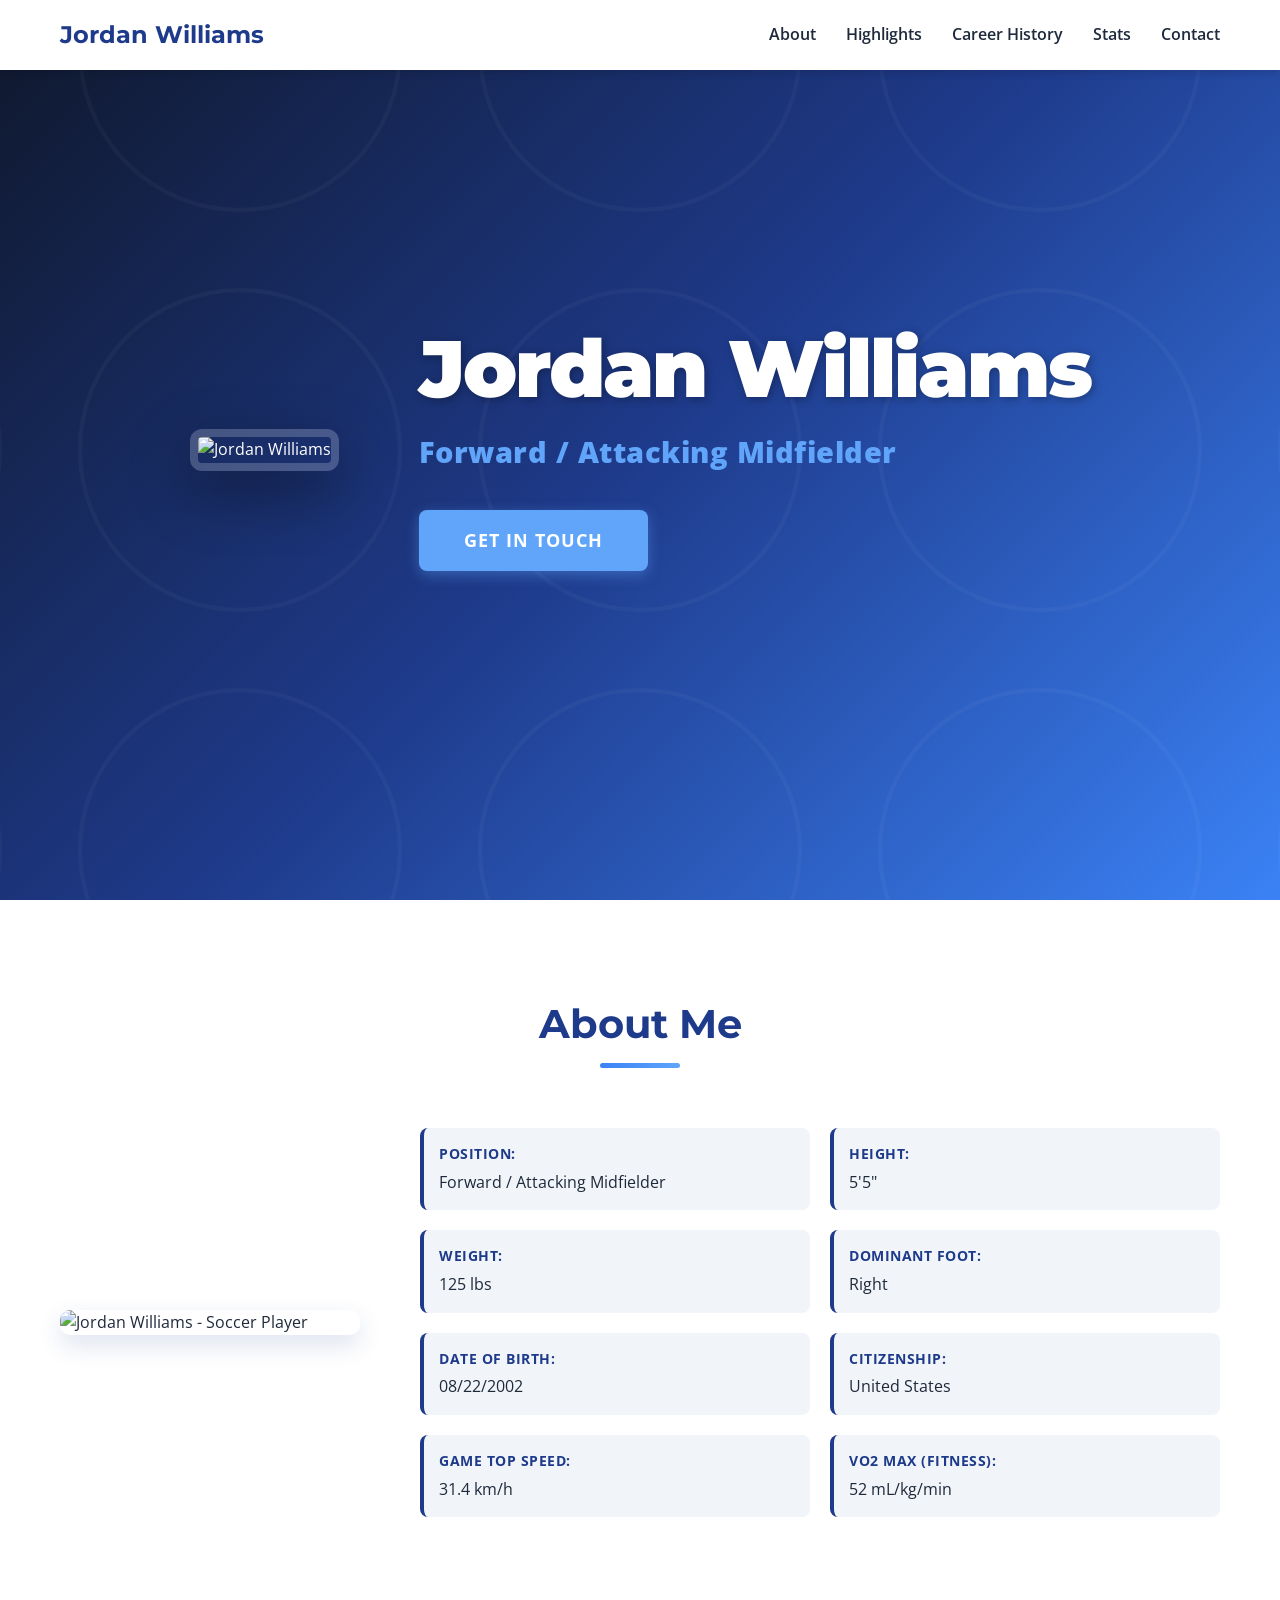
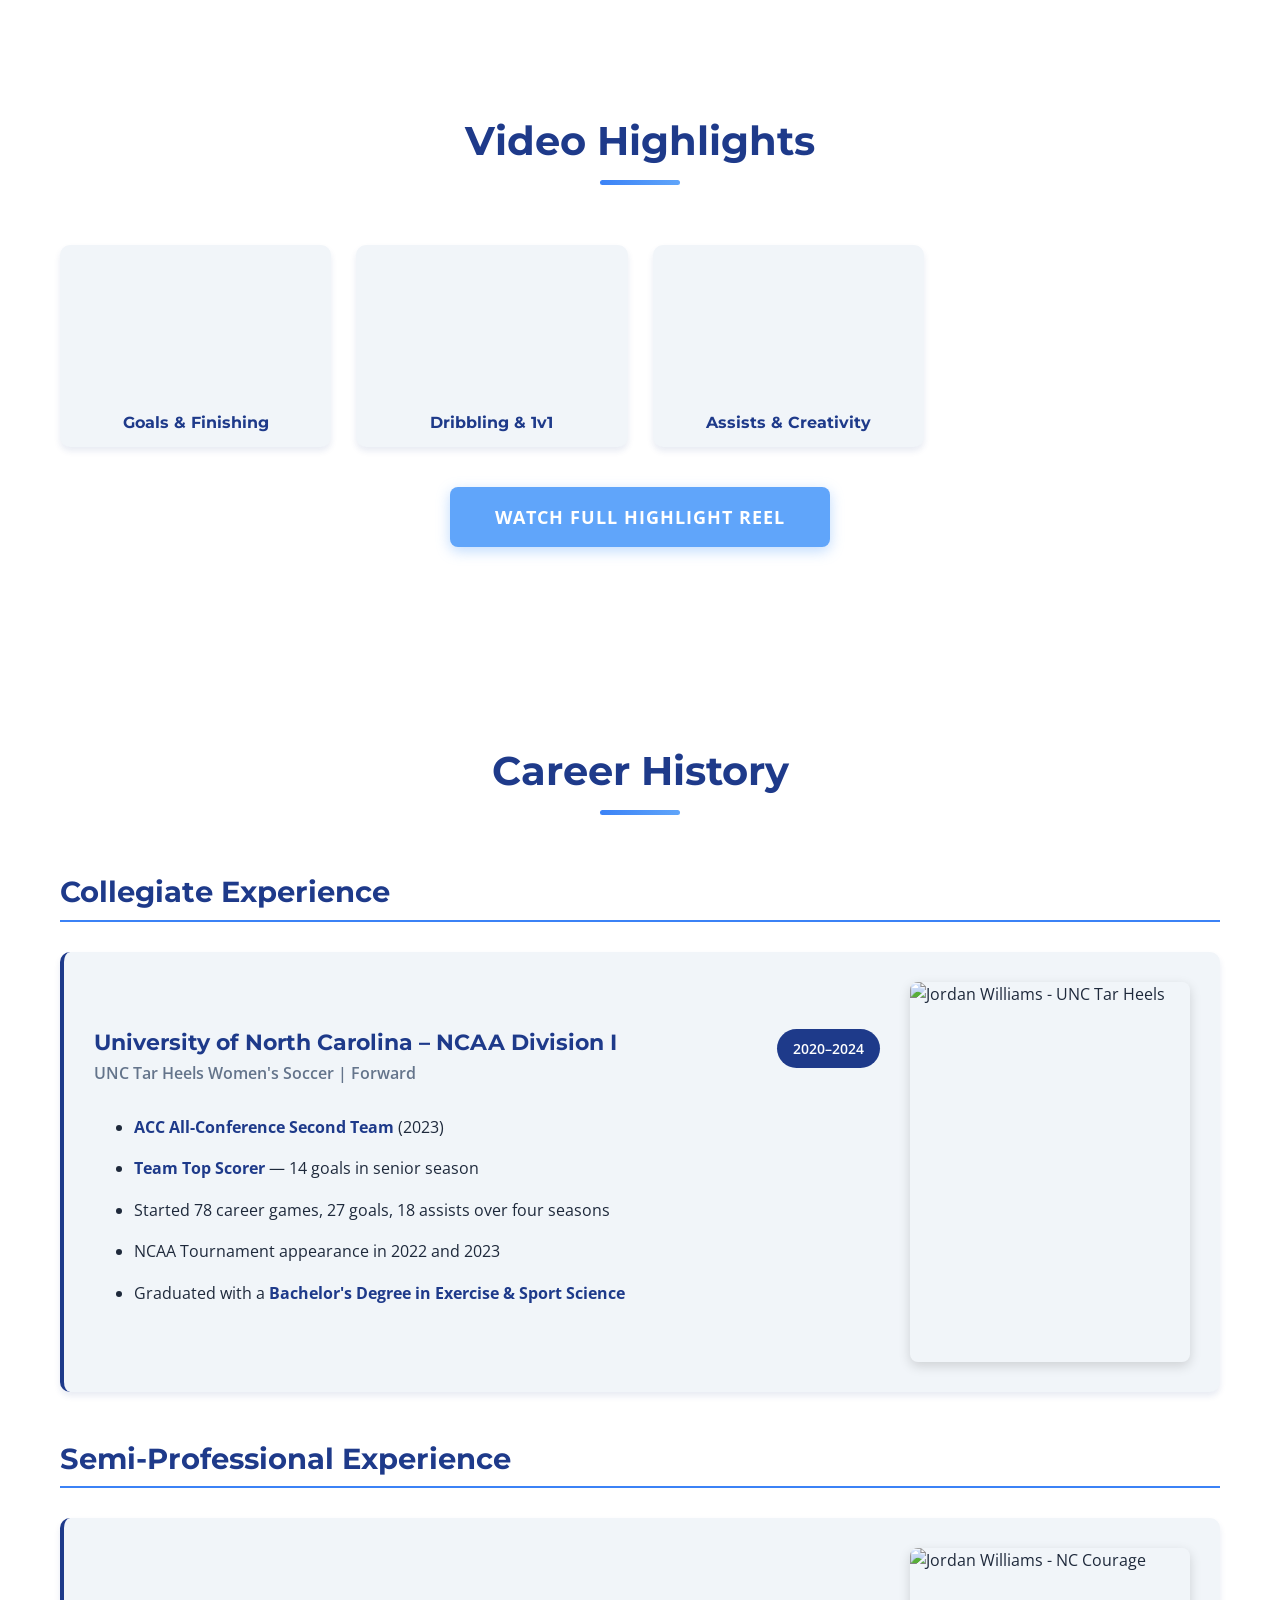
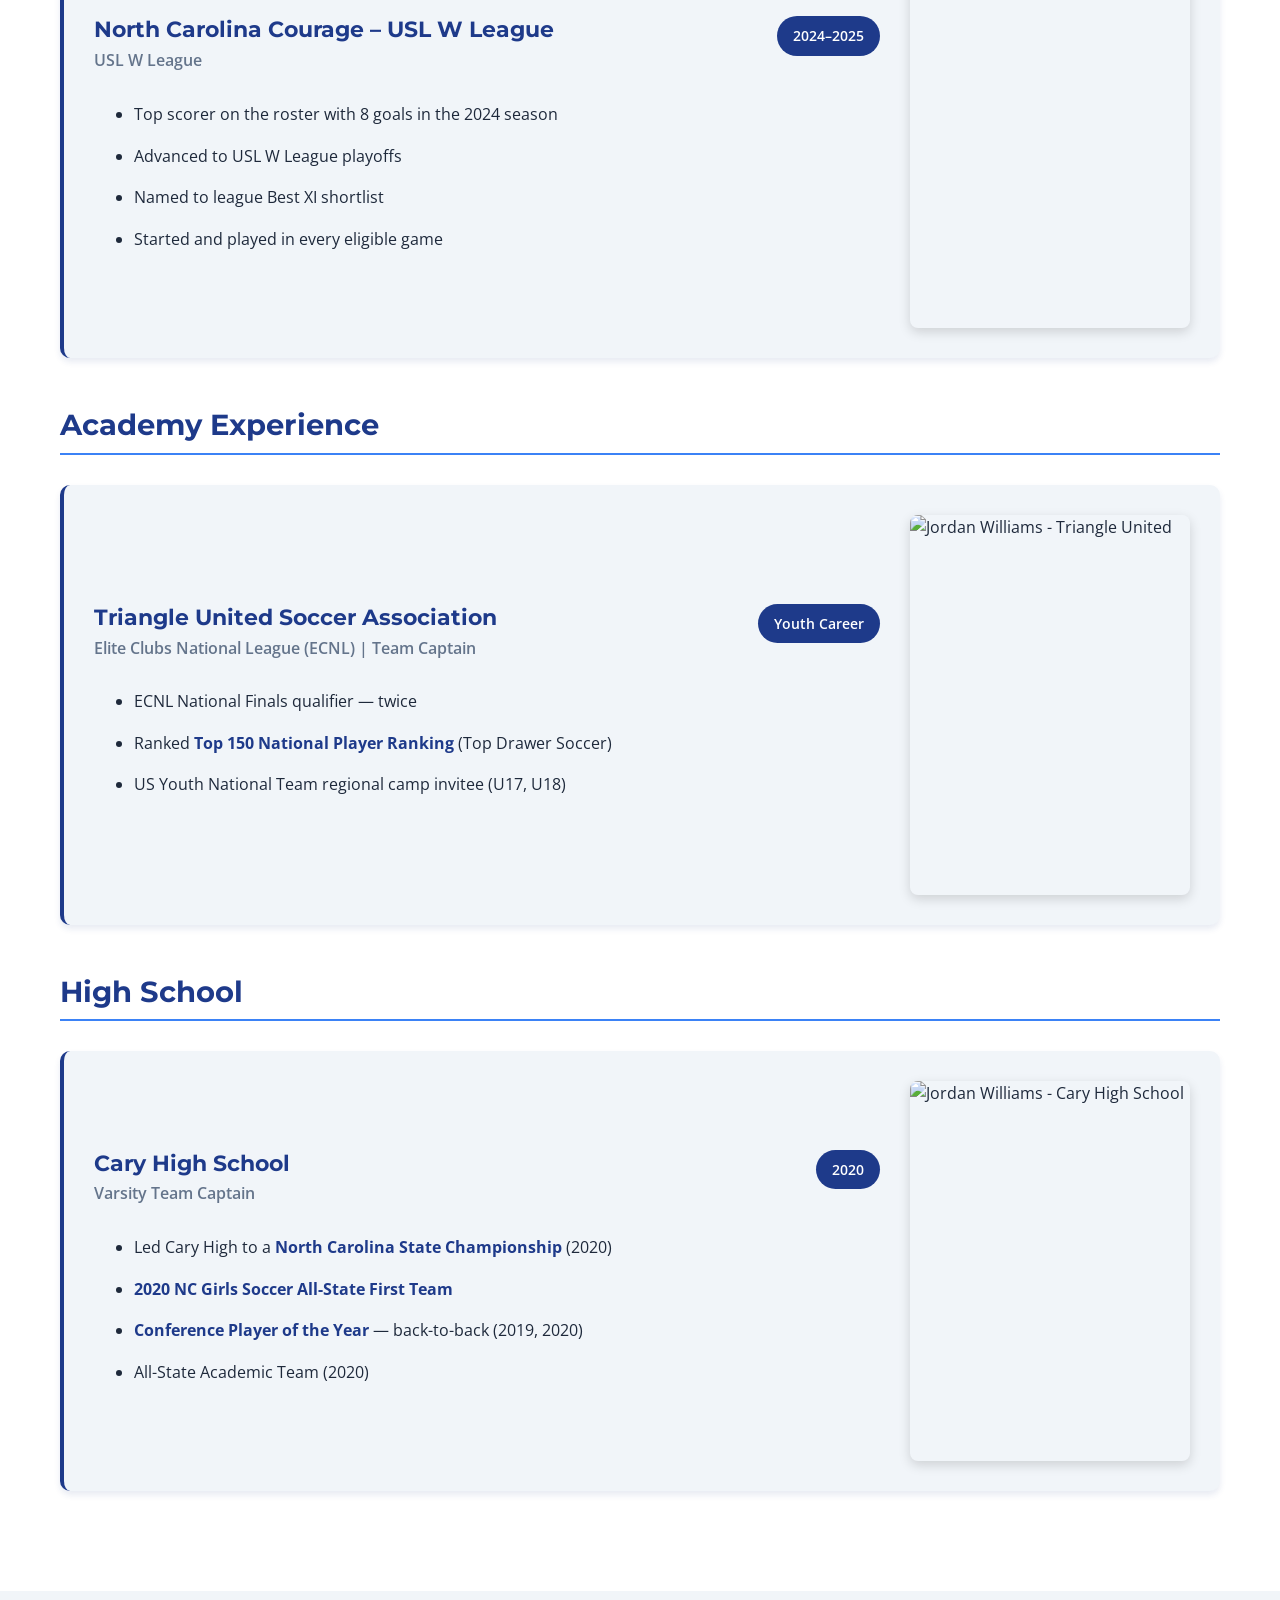
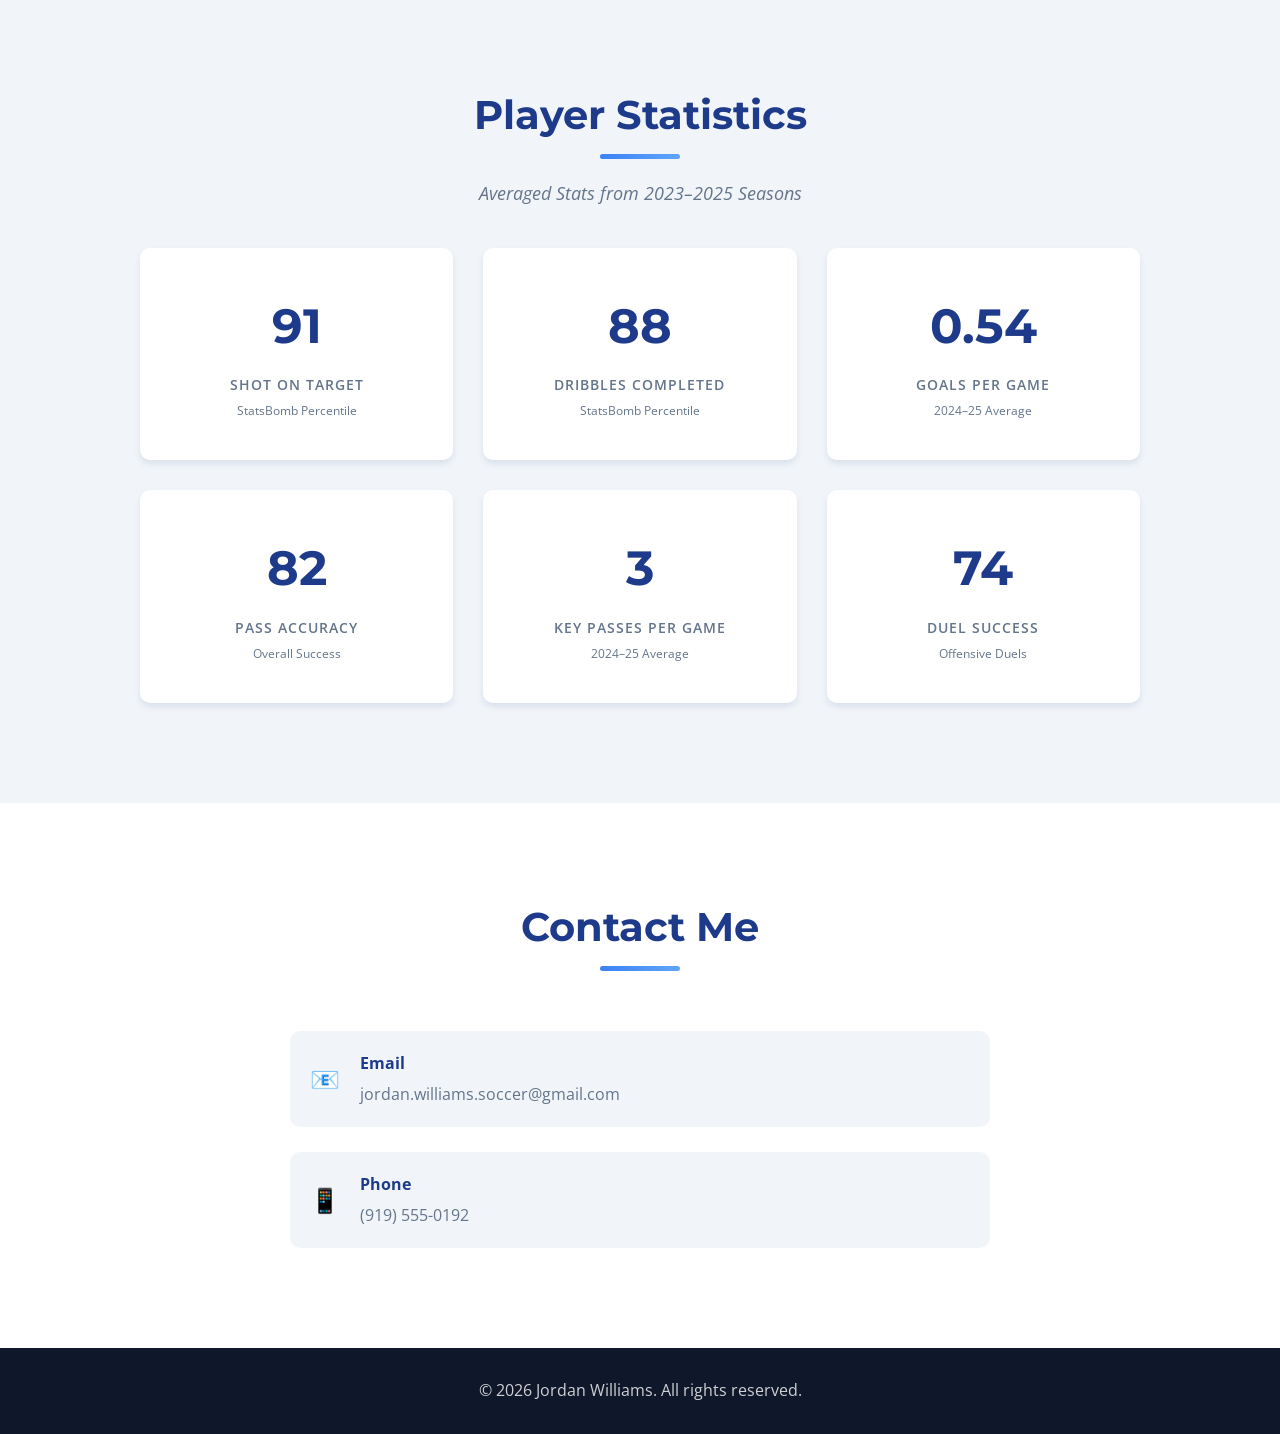
==== clients/jordan-williams-demo/index.html @ 20b9f5bf "Initial business template and demo client site Co-Authored-By: Claude Sonnet 4.6 <noreply@anthropic." ====
<!DOCTYPE html>
<html lang="en">
<head>
    <meta charset="UTF-8">
    <meta name="viewport" content="width=device-width, initial-scale=1.0">
    <title>Jordan Williams | Soccer CV</title>
    <link rel="stylesheet" href="styles.css">
    <link rel="preconnect" href="https://fonts.googleapis.com">
    <link rel="preconnect" href="https://fonts.gstatic.com" crossorigin>
    <link href="https://fonts.googleapis.com/css2?family=Montserrat:wght@400;600;700&family=Open+Sans:wght@400;600&display=swap" rel="stylesheet">
</head>
<body>
    <!-- Navigation -->
    <nav class="navbar">
        <div class="nav-container">
            <a href="#" class="nav-logo">Jordan Williams</a>
            <ul class="nav-menu">
                <li><a href="#about">About</a></li>
                <li><a href="#highlights">Highlights</a></li>
                <li><a href="#career">Career History</a></li>
                <li><a href="#stats">Stats</a></li>
                <li><a href="#contact">Contact</a></li>
            </ul>
            <button class="nav-toggle" aria-label="Toggle navigation">
                <span></span>
                <span></span>
                <span></span>
            </button>
        </div>
    </nav>

    <!-- Hero Section -->
    <header class="hero">
        <div class="hero-content">
            <div class="hero-image">
                <img src="hero-photo.jpg" alt="Jordan Williams">
            </div>
            <div class="hero-text">
                <h1>Jordan Williams</h1>
                <p class="hero-position"><span>Forward / Attacking Midfielder</span></p>
                <a href="#contact" class="btn btn-primary">Get In Touch</a>
            </div>
        </div>
    </header>

    <!-- About Section -->
    <section id="about" class="section about">
        <div class="container">
            <h2 class="section-title">About Me</h2>
            <div class="about-content">
                <div class="about-image">
                    <img src="head.jpg" alt="Jordan Williams - Soccer Player" class="profile-photo">
                </div>
                <div class="about-text">
                    <div class="about-details">
                        <div class="detail-item">
                            <strong>Position:</strong>
                            <span>Forward / Attacking Midfielder</span>
                        </div>
                        <div class="detail-item">
                            <strong>Height:</strong>
                            <span>5'5"</span>
                        </div>
                        <div class="detail-item">
                            <strong>Weight:</strong>
                            <span>125 lbs</span>
                        </div>
                        <div class="detail-item">
                            <strong>Dominant Foot:</strong>
                            <span>Right</span>
                        </div>
                        <div class="detail-item">
                            <strong>Date of Birth:</strong>
                            <span>08/22/2002</span>
                        </div>
                        <div class="detail-item">
                            <strong>Citizenship:</strong>
                            <span>United States</span>
                        </div>
                        <div class="detail-item">
                            <strong>Game Top Speed:</strong>
                            <span>31.4 km/h</span>
                        </div>
                        <div class="detail-item">
                            <strong>VO2 Max (Fitness):</strong>
                            <span>52 mL/kg/min</span>
                        </div>
                    </div>
                </div>
            </div>
        </div>
    </section>

    <!-- Highlights Section -->
    <section id="highlights" class="section highlights">
        <div class="container">
            <h2 class="section-title">Video Highlights</h2>
            <div class="highlights-grid">
                <div class="highlight-card">
                    <div class="video-container">
                        <iframe src="https://www.youtube.com/embed/dQw4w9WgXcQ" title="Goals & Finishing" frameborder="0" allow="accelerometer; autoplay; clipboard-write; encrypted-media; gyroscope; picture-in-picture" allowfullscreen></iframe>
                    </div>
                    <h4>Goals & Finishing</h4>
                </div>
                <div class="highlight-card">
                    <div class="video-container">
                        <iframe src="https://www.youtube.com/embed/dQw4w9WgXcQ" title="Dribbling & 1v1" frameborder="0" allow="accelerometer; autoplay; clipboard-write; encrypted-media; gyroscope; picture-in-picture" allowfullscreen></iframe>
                    </div>
                    <h4>Dribbling & 1v1</h4>
                </div>
                <div class="highlight-card">
                    <div class="video-container">
                        <iframe src="https://www.youtube.com/embed/dQw4w9WgXcQ" title="Assists & Creativity" frameborder="0" allow="accelerometer; autoplay; clipboard-write; encrypted-media; gyroscope; picture-in-picture" allowfullscreen></iframe>
                    </div>
                    <h4>Assists & Creativity</h4>
                </div>
            </div>
            <div class="full-video-link">
                <a href="https://youtu.be/dQw4w9WgXcQ" target="_blank" class="btn btn-primary">Watch Full Highlight Reel</a>
            </div>
        </div>
    </section>

    <!-- Career History Section -->
    <section id="career" class="section career">
        <div class="container">
            <h2 class="section-title">Career History</h2>

            <!-- Collegiate Experience -->
            <div class="career-category">
                <h3 class="career-category-title">Collegiate Experience</h3>

                <div class="career-item">
                    <div class="career-content">
                        <div class="career-header">
                            <div>
                                <h4>University of North Carolina – NCAA Division I</h4>
                                <p class="career-role">UNC Tar Heels Women's Soccer | Forward</p>
                            </div>
                            <span class="career-year">2020–2024</span>
                        </div>
                        <ul class="career-highlights">
                            <li><strong>ACC All-Conference Second Team</strong> (2023)</li>
                            <li><strong>Team Top Scorer</strong> — 14 goals in senior season</li>
                            <li>Started 78 career games, 27 goals, 18 assists over four seasons</li>
                            <li>NCAA Tournament appearance in 2022 and 2023</li>
                            <li>Graduated with a <strong>Bachelor's Degree in Exercise & Sport Science</strong></li>
                        </ul>
                    </div>
                    <img src="college.jpg" alt="Jordan Williams - UNC Tar Heels" class="career-photo">
                </div>
            </div>

            <!-- Semi-Professional Experience -->
            <div class="career-category">
                <h3 class="career-category-title">Semi-Professional Experience</h3>

                <div class="career-item">
                    <div class="career-content">
                        <div class="career-header">
                            <div>
                                <h4>North Carolina Courage – USL W League</h4>
                                <p class="career-role">USL W League</p>
                            </div>
                            <span class="career-year">2024–2025</span>
                        </div>
                        <ul class="career-highlights">
                            <li>Top scorer on the roster with 8 goals in the 2024 season</li>
                            <li>Advanced to USL W League playoffs</li>
                            <li>Named to league Best XI shortlist</li>
                            <li>Started and played in every eligible game</li>
                        </ul>
                    </div>
                    <img src="pro.jpg" alt="Jordan Williams - NC Courage" class="career-photo">
                </div>
            </div>

            <!-- Academy Experience -->
            <div class="career-category">
                <h3 class="career-category-title">Academy Experience</h3>

                <div class="career-item">
                    <div class="career-content">
                        <div class="career-header">
                            <div>
                                <h4>Triangle United Soccer Association</h4>
                                <p class="career-role">Elite Clubs National League (ECNL) | Team Captain</p>
                            </div>
                            <span class="career-year">Youth Career</span>
                        </div>
                        <ul class="career-highlights">
                            <li>ECNL National Finals qualifier — twice</li>
                            <li>Ranked <strong>Top 150 National Player Ranking</strong> (Top Drawer Soccer)</li>
                            <li>US Youth National Team regional camp invitee (U17, U18)</li>
                        </ul>
                    </div>
                    <img src="academy.jpg" alt="Jordan Williams - Triangle United" class="career-photo">
                </div>
            </div>

            <!-- High School -->
            <div class="career-category">
                <h3 class="career-category-title">High School</h3>

                <div class="career-item">
                    <div class="career-content">
                        <div class="career-header">
                            <div>
                                <h4>Cary High School</h4>
                                <p class="career-role">Varsity Team Captain</p>
                            </div>
                            <span class="career-year">2020</span>
                        </div>
                        <ul class="career-highlights">
                            <li>Led Cary High to a <strong>North Carolina State Championship</strong> (2020)</li>
                            <li><strong>2020 NC Girls Soccer All-State First Team</strong></li>
                            <li><strong>Conference Player of the Year</strong> — back-to-back (2019, 2020)</li>
                            <li>All-State Academic Team (2020)</li>
                        </ul>
                    </div>
                    <img src="highschool.jpg" alt="Jordan Williams - Cary High School" class="career-photo">
                </div>
            </div>
        </div>
    </section>

    <!-- Stats Section -->
    <section id="stats" class="section stats">
        <div class="container">
            <h2 class="section-title">Player Statistics</h2>
            <p class="stats-subtitle">Averaged Stats from 2023–2025 Seasons</p>
            <div class="stats-grid">
                <div class="stat-card">
                    <div class="stat-number">91st</div>
                    <div class="stat-label">Shot on Target</div>
                    <div class="stat-detail">StatsBomb Percentile</div>
                </div>
                <div class="stat-card">
                    <div class="stat-number">88th</div>
                    <div class="stat-label">Dribbles Completed</div>
                    <div class="stat-detail">StatsBomb Percentile</div>
                </div>
                <div class="stat-card">
                    <div class="stat-number">0.54</div>
                    <div class="stat-label">Goals Per Game</div>
                    <div class="stat-detail">2024–25 Average</div>
                </div>
                <div class="stat-card">
                    <div class="stat-number">82%</div>
                    <div class="stat-label">Pass Accuracy</div>
                    <div class="stat-detail">Overall Success</div>
                </div>
                <div class="stat-card">
                    <div class="stat-number">3.2</div>
                    <div class="stat-label">Key Passes Per Game</div>
                    <div class="stat-detail">2024–25 Average</div>
                </div>
                <div class="stat-card">
                    <div class="stat-number">74%</div>
                    <div class="stat-label">Duel Success</div>
                    <div class="stat-detail">Offensive Duels</div>
                </div>
            </div>
        </div>
    </section>

    <!-- Contact Section -->
    <section id="contact" class="section contact">
        <div class="container">
            <h2 class="section-title">Contact Me</h2>
            <div class="contact-content">
                <div class="contact-info">
                    <div class="contact-item">
                        <span class="contact-icon">📧</span>
                        <div>
                            <strong>Email</strong>
                            <p><a href="mailto:jordan.williams.soccer@gmail.com">jordan.williams.soccer@gmail.com</a></p>
                        </div>
                    </div>
                    <div class="contact-item">
                        <span class="contact-icon">📱</span>
                        <div>
                            <strong>Phone</strong>
                            <p><a href="tel:+19195550192">(919) 555-0192</a></p>
                        </div>
                    </div>
                </div>
            </div>
        </div>
    </section>

    <!-- Footer -->
    <footer class="footer">
        <div class="container">
            <p>&copy; 2026 Jordan Williams. All rights reserved.</p>
        </div>
    </footer>

    <script src="script.js"></script>
</body>
</html>
---- clients/jordan-williams-demo/styles.css ----
/* CSS Variables */
:root {
    --primary-color: #1e3a8a;
    --primary-dark: #0f172a;
    --secondary-color: #3b82f6;
    --accent-color: #60a5fa;
    --text-color: #1e293b;
    --text-light: #64748b;
    --background: #ffffff;
    --background-alt: #f1f5f9;
    --border-color: #cbd5e1;
    --shadow: 0 4px 6px rgba(30, 58, 138, 0.1);
    --shadow-lg: 0 10px 25px rgba(30, 58, 138, 0.15);
    --transition: all 0.3s ease;
}

/* Reset & Base */
* {
    margin: 0;
    padding: 0;
    box-sizing: border-box;
}

html {
    scroll-behavior: smooth;
}

body {
    font-family: 'Open Sans', sans-serif;
    color: var(--text-color);
    line-height: 1.6;
    background: var(--background);
}

h1, h2, h3, h4, h5, h6 {
    font-family: 'Montserrat', sans-serif;
    font-weight: 700;
    line-height: 1.2;
}

a {
    text-decoration: none;
    color: inherit;
    transition: var(--transition);
}

img {
    max-width: 100%;
    height: auto;
}

.container {
    max-width: 1200px;
    margin: 0 auto;
    padding: 0 20px;
}

/* Navigation */
.navbar {
    position: fixed;
    top: 0;
    left: 0;
    right: 0;
    background: var(--background);
    box-shadow: var(--shadow);
    z-index: 1000;
}

.nav-container {
    max-width: 1200px;
    margin: 0 auto;
    padding: 0 20px;
    display: flex;
    justify-content: space-between;
    align-items: center;
    height: 70px;
}

.nav-logo {
    font-family: 'Montserrat', sans-serif;
    font-size: 1.5rem;
    font-weight: 700;
    color: var(--primary-color);
}

.nav-menu {
    display: flex;
    list-style: none;
    gap: 30px;
}

.nav-menu a {
    font-weight: 600;
    color: var(--text-color);
    padding: 5px 0;
    position: relative;
}

.nav-menu a::after {
    content: '';
    position: absolute;
    bottom: 0;
    left: 0;
    width: 0;
    height: 2px;
    background: var(--primary-color);
    transition: var(--transition);
}

.nav-menu a:hover::after {
    width: 100%;
}

.nav-toggle {
    display: none;
    flex-direction: column;
    gap: 5px;
    background: none;
    border: none;
    cursor: pointer;
    padding: 5px;
}

.nav-toggle span {
    width: 25px;
    height: 3px;
    background: var(--text-color);
    border-radius: 2px;
    transition: var(--transition);
}

/* Hero Section */
.hero {
    height: 100vh;
    min-height: 700px;
    display: flex;
    align-items: center;
    justify-content: center;
    background: linear-gradient(135deg, #0f172a 0%, #1e3a8a 50%, #3b82f6 100%);
    color: white;
    padding: 0 20px;
    position: relative;
    overflow: hidden;
}

.hero::before {
    content: '';
    position: absolute;
    top: 0;
    left: 0;
    right: 0;
    bottom: 0;
    background: url('data:image/svg+xml,<svg xmlns="http://www.w3.org/2000/svg" viewBox="0 0 100 100"><circle cx="50" cy="50" r="40" fill="none" stroke="rgba(255,255,255,0.03)" stroke-width="1"/></svg>') center/400px repeat;
    pointer-events: none;
}

.hero-content {
    position: relative;
    z-index: 1;
    display: flex;
    align-items: center;
    gap: 80px;
    max-width: 1200px;
    margin: 0 auto;
}

.hero-image {
    flex-shrink: 0;
}

.hero-image img {
    width: 400px;
    height: 500px;
    border-radius: 12px;
    object-fit: cover;
    object-position: center top;
    border: 8px solid rgba(255, 255, 255, 0.2);
    box-shadow: 0 20px 60px rgba(0, 0, 0, 0.4);
}

.hero-text {
    text-align: left;
}

.hero h1 {
    font-size: 5rem;
    margin-bottom: 20px;
    text-shadow: 2px 2px 8px rgba(0, 0, 0, 0.3);
    font-weight: 900;
    letter-spacing: -2px;
    line-height: 1;
}

.hero-subtitle {
    font-size: 1.5rem;
    margin-bottom: 10px;
    opacity: 0.9;
    display: none;
}

.hero-position {
    font-size: 1.8rem;
    margin-bottom: 35px;
    font-weight: 700;
    letter-spacing: 0.5px;
}

.hero-position span {
    color: #60a5fa;
    font-weight: 800;
}

/* Buttons */
.btn {
    display: inline-block;
    padding: 16px 45px;
    border-radius: 8px;
    font-weight: 700;
    font-size: 1.1rem;
    cursor: pointer;
    transition: var(--transition);
    border: none;
    text-transform: uppercase;
    letter-spacing: 1px;
}

.btn-primary {
    background: #60a5fa;
    color: white;
    box-shadow: 0 4px 14px rgba(96, 165, 250, 0.4);
}

.btn-primary:hover {
    background: #3b82f6;
    transform: translateY(-3px);
    box-shadow: 0 8px 20px rgba(59, 130, 246, 0.5);
}

/* Sections */
.section {
    padding: 100px 0;
}

.section-title {
    font-size: 2.5rem;
    text-align: center;
    margin-bottom: 60px;
    color: var(--primary-color);
    position: relative;
}

.section-title::after {
    content: '';
    display: block;
    width: 80px;
    height: 5px;
    background: linear-gradient(90deg, var(--secondary-color), var(--accent-color));
    margin: 15px auto 0;
    border-radius: 3px;
}

/* About Section */
.about {
    background: var(--background);
}

.about-content {
    display: grid;
    grid-template-columns: 300px 1fr;
    gap: 60px;
    align-items: center;
}

.about-image {
    display: flex;
    justify-content: center;
}

.image-placeholder {
    width: 100%;
    aspect-ratio: 3/4;
    background: var(--background-alt);
    border: 3px dashed var(--border-color);
    border-radius: 10px;
    display: flex;
    align-items: center;
    justify-content: center;
    color: var(--text-light);
    font-weight: 600;
}

.profile-photo {
    width: 100%;
    height: auto;
    border-radius: 10px;
    box-shadow: var(--shadow-lg);
    object-fit: cover;
}

.about-text .lead {
    font-size: 1.2rem;
    margin-bottom: 30px;
    color: var(--text-light);
}

.about-details {
    display: grid;
    grid-template-columns: repeat(2, 1fr);
    gap: 20px;
}

.detail-item {
    padding: 15px;
    background: var(--background-alt);
    border-radius: 8px;
    border-left: 4px solid var(--primary-color);
}

.detail-item strong {
    display: block;
    color: var(--primary-color);
    margin-bottom: 5px;
    font-size: 0.85rem;
    text-transform: uppercase;
    letter-spacing: 0.5px;
}

/* Stats Section */
.stats {
    background: var(--background-alt);
}

.stats-grid {
    display: grid;
    grid-template-columns: repeat(3, 1fr);
    gap: 30px;
    max-width: 1000px;
    margin: 0 auto;
}

.stat-card {
    background: var(--background);
    padding: 40px 20px;
    text-align: center;
    border-radius: 10px;
    box-shadow: var(--shadow);
    transition: var(--transition);
}

.stat-card:hover {
    transform: translateY(-5px);
    box-shadow: var(--shadow-lg);
}

.stat-number {
    font-family: 'Montserrat', sans-serif;
    font-size: 3rem;
    font-weight: 700;
    color: var(--primary-color);
    margin-bottom: 10px;
}

.stat-label {
    color: var(--text-light);
    font-weight: 600;
    text-transform: uppercase;
    font-size: 0.85rem;
    letter-spacing: 1px;
}

.season-stats h3 {
    text-align: center;
    margin-bottom: 30px;
    color: var(--text-color);
}

.stats-table {
    width: 100%;
    border-collapse: collapse;
    background: var(--background);
    border-radius: 10px;
    overflow: hidden;
    box-shadow: var(--shadow);
}

.stats-table th,
.stats-table td {
    padding: 15px 20px;
    text-align: left;
}

.stats-table th {
    background: var(--primary-color);
    color: white;
    font-weight: 600;
    text-transform: uppercase;
    font-size: 0.85rem;
    letter-spacing: 0.5px;
}

.stats-table tr:nth-child(even) {
    background: var(--background-alt);
}

.stats-table tr:hover {
    background: rgba(26, 95, 42, 0.05);
}

/* Highlights Section */
.highlights {
    background: var(--background);
}

.highlights-grid {
    display: grid;
    grid-template-columns: repeat(4, 1fr);
    gap: 25px;
    margin-bottom: 40px;
}

.highlight-card {
    background: var(--background-alt);
    border-radius: 10px;
    overflow: hidden;
    box-shadow: var(--shadow);
    transition: var(--transition);
}

.highlight-card:hover {
    transform: translateY(-5px);
    box-shadow: var(--shadow-lg);
}

.video-container {
    position: relative;
    width: 100%;
    padding-bottom: 56.25%;
    height: 0;
    overflow: hidden;
}

.video-container iframe {
    position: absolute;
    top: 0;
    left: 0;
    width: 100%;
    height: 100%;
    border: none;
}

.highlight-card h4 {
    padding: 15px 15px;
    color: var(--primary-color);
    text-align: center;
    font-size: 1rem;
}

.full-video-link {
    text-align: center;
    margin-top: 20px;
}

.pro-film-grid {
    display: grid;
    grid-template-columns: repeat(3, 1fr);
    gap: 25px;
}

/* Achievements Section */
.achievements {
    background: var(--background-alt);
}

.achievements-grid {
    display: grid;
    grid-template-columns: repeat(4, 1fr);
    gap: 30px;
}

.achievement-card {
    background: var(--background);
    padding: 30px;
    text-align: center;
    border-radius: 10px;
    box-shadow: var(--shadow);
    transition: var(--transition);
}

.achievement-card:hover {
    transform: translateY(-5px);
    box-shadow: var(--shadow-lg);
}

.achievement-icon {
    font-size: 3rem;
    margin-bottom: 15px;
}

.achievement-card h4 {
    color: var(--primary-color);
    margin-bottom: 5px;
}

.achievement-card > p {
    color: var(--text-light);
    font-size: 0.9rem;
}

.achievement-desc {
    margin-top: 10px;
}

/* Career History Section */
.career {
    background: var(--background);
}

.career-category {
    margin-bottom: 50px;
}

.career-category:last-child {
    margin-bottom: 0;
}

.career-category-title {
    font-size: 1.8rem;
    color: var(--primary-color);
    margin-bottom: 30px;
    padding-bottom: 10px;
    border-bottom: 2px solid var(--secondary-color);
}

.career-item {
    background: var(--background-alt);
    padding: 30px;
    border-radius: 10px;
    margin-bottom: 25px;
    border-left: 4px solid var(--primary-color);
    box-shadow: var(--shadow);
    transition: var(--transition);
    position: relative;
    display: grid;
    grid-template-columns: 1fr 280px;
    gap: 30px;
    align-items: center;
}

.career-content {
    display: flex;
    flex-direction: column;
}

.career-photo {
    width: 100%;
    height: 380px;
    object-fit: cover;
    object-position: center 30%;
    border-radius: 8px;
    box-shadow: 0 4px 12px rgba(0, 0, 0, 0.15);
    order: 2;
}

.career-item:hover {
    box-shadow: var(--shadow-lg);
    transform: translateX(5px);
}

.career-item:last-child {
    margin-bottom: 0;
}

.career-header {
    display: flex;
    justify-content: space-between;
    align-items: flex-start;
    margin-bottom: 20px;
    flex-wrap: wrap;
    gap: 15px;
}

.career-header h4 {
    font-size: 1.4rem;
    color: var(--primary-color);
    margin-bottom: 5px;
}

.career-role {
    color: var(--text-light);
    font-weight: 600;
    font-size: 1rem;
}

.career-year {
    background: var(--primary-color);
    color: white;
    padding: 8px 16px;
    border-radius: 20px;
    font-weight: 600;
    font-size: 0.9rem;
    white-space: nowrap;
}

.career-highlights {
    list-style: disc;
    padding-left: 25px;
}

.career-highlights li {
    padding: 8px 0;
    color: var(--text-color);
    line-height: 1.6;
    margin-left: 15px;
}

.career-highlights li strong {
    color: var(--primary-color);
}

/* Stats Section Enhancements */
.stats-subtitle {
    text-align: center;
    font-size: 1.1rem;
    color: var(--text-light);
    margin-top: -40px;
    margin-bottom: 40px;
    font-style: italic;
}

.stat-detail {
    font-size: 0.75rem;
    color: var(--text-light);
    margin-top: 5px;
}

.stats-note {
    text-align: center;
    color: var(--text-light);
    margin-top: 20px;
    font-size: 0.95rem;
}

/* Contact Section */
.contact {
    background: var(--background);
}

.contact-content {
    max-width: 700px;
    margin: 0 auto;
}

.contact-info {
    display: flex;
    flex-direction: column;
    gap: 25px;
}

.contact-item {
    display: flex;
    align-items: center;
    gap: 20px;
    padding: 20px;
    background: var(--background-alt);
    border-radius: 10px;
}

.contact-icon {
    font-size: 1.5rem;
}

.contact-item strong {
    display: block;
    color: var(--primary-color);
    margin-bottom: 5px;
}

.contact-item p {
    color: var(--text-light);
}

.social-links {
    text-align: center;
    padding: 30px;
    background: var(--background-alt);
    border-radius: 10px;
}

.social-links h4 {
    margin-bottom: 20px;
    color: var(--primary-color);
}

.social-icons {
    display: flex;
    justify-content: center;
    gap: 20px;
}

.social-link {
    padding: 10px 20px;
    background: var(--primary-color);
    color: white;
    border-radius: 5px;
    font-weight: 600;
    font-size: 0.9rem;
}

.social-link:hover {
    background: var(--primary-dark);
}

/* Footer */
.footer {
    background: var(--primary-dark);
    color: white;
    text-align: center;
    padding: 30px 20px;
}

.footer p {
    opacity: 0.8;
}

/* Responsive Design */
@media (max-width: 992px) {
    .about-content {
        grid-template-columns: 1fr;
        gap: 40px;
    }

    .about-image {
        position: static;
        max-width: 300px;
        margin: 0 auto;
    }

    .stats-grid {
        grid-template-columns: repeat(2, 1fr);
    }

    .highlights-grid {
        grid-template-columns: repeat(3, 1fr);
    }

    .achievements-grid {
        grid-template-columns: repeat(2, 1fr);
    }

    .career-header {
        flex-direction: column;
        align-items: flex-start;
    }

    .career-item {
        grid-template-columns: 1fr;
    }

    .career-photo {
        order: -1;
        height: 350px;
    }

    .stats-grid {
        grid-template-columns: repeat(3, 1fr);
    }
}

@media (max-width: 768px) {
    .nav-menu {
        position: fixed;
        top: 70px;
        left: 0;
        right: 0;
        background: var(--background);
        flex-direction: column;
        padding: 20px;
        gap: 15px;
        box-shadow: var(--shadow);
        transform: translateY(-100%);
        opacity: 0;
        visibility: hidden;
        transition: var(--transition);
    }

    .nav-menu.active {
        transform: translateY(0);
        opacity: 1;
        visibility: visible;
    }

    .nav-toggle {
        display: flex;
    }

    .hero-content {
        flex-direction: column;
        gap: 40px;
        text-align: center;
    }

    .hero-text {
        text-align: center;
    }

    .hero-image img {
        width: 260px;
        height: 340px;
    }

    .hero h1 {
        font-size: 3rem;
    }

    .hero-position {
        font-size: 1.3rem;
    }

    .section {
        padding: 60px 0;
    }

    .section-title {
        font-size: 2rem;
        margin-bottom: 40px;
    }

    .about-details {
        grid-template-columns: 1fr;
    }

    .contact-content {
        grid-template-columns: 1fr;
        gap: 30px;
    }

    .stats-table {
        font-size: 0.9rem;
    }

    .stats-table th,
    .stats-table td {
        padding: 10px;
    }
}

@media (max-width: 576px) {
    .stats-grid {
        grid-template-columns: repeat(2, 1fr);
        gap: 15px;
    }

    .highlights-grid {
        grid-template-columns: repeat(2, 1fr);
    }

    .achievements-grid {
        grid-template-columns: 1fr;
    }

    .social-icons {
        flex-direction: column;
    }

    .hero h1 {
        font-size: 2.5rem;
    }

    .hero-image img {
        width: 220px;
        height: 290px;
    }

    .hero-position {
        font-size: 1.1rem;
    }
}
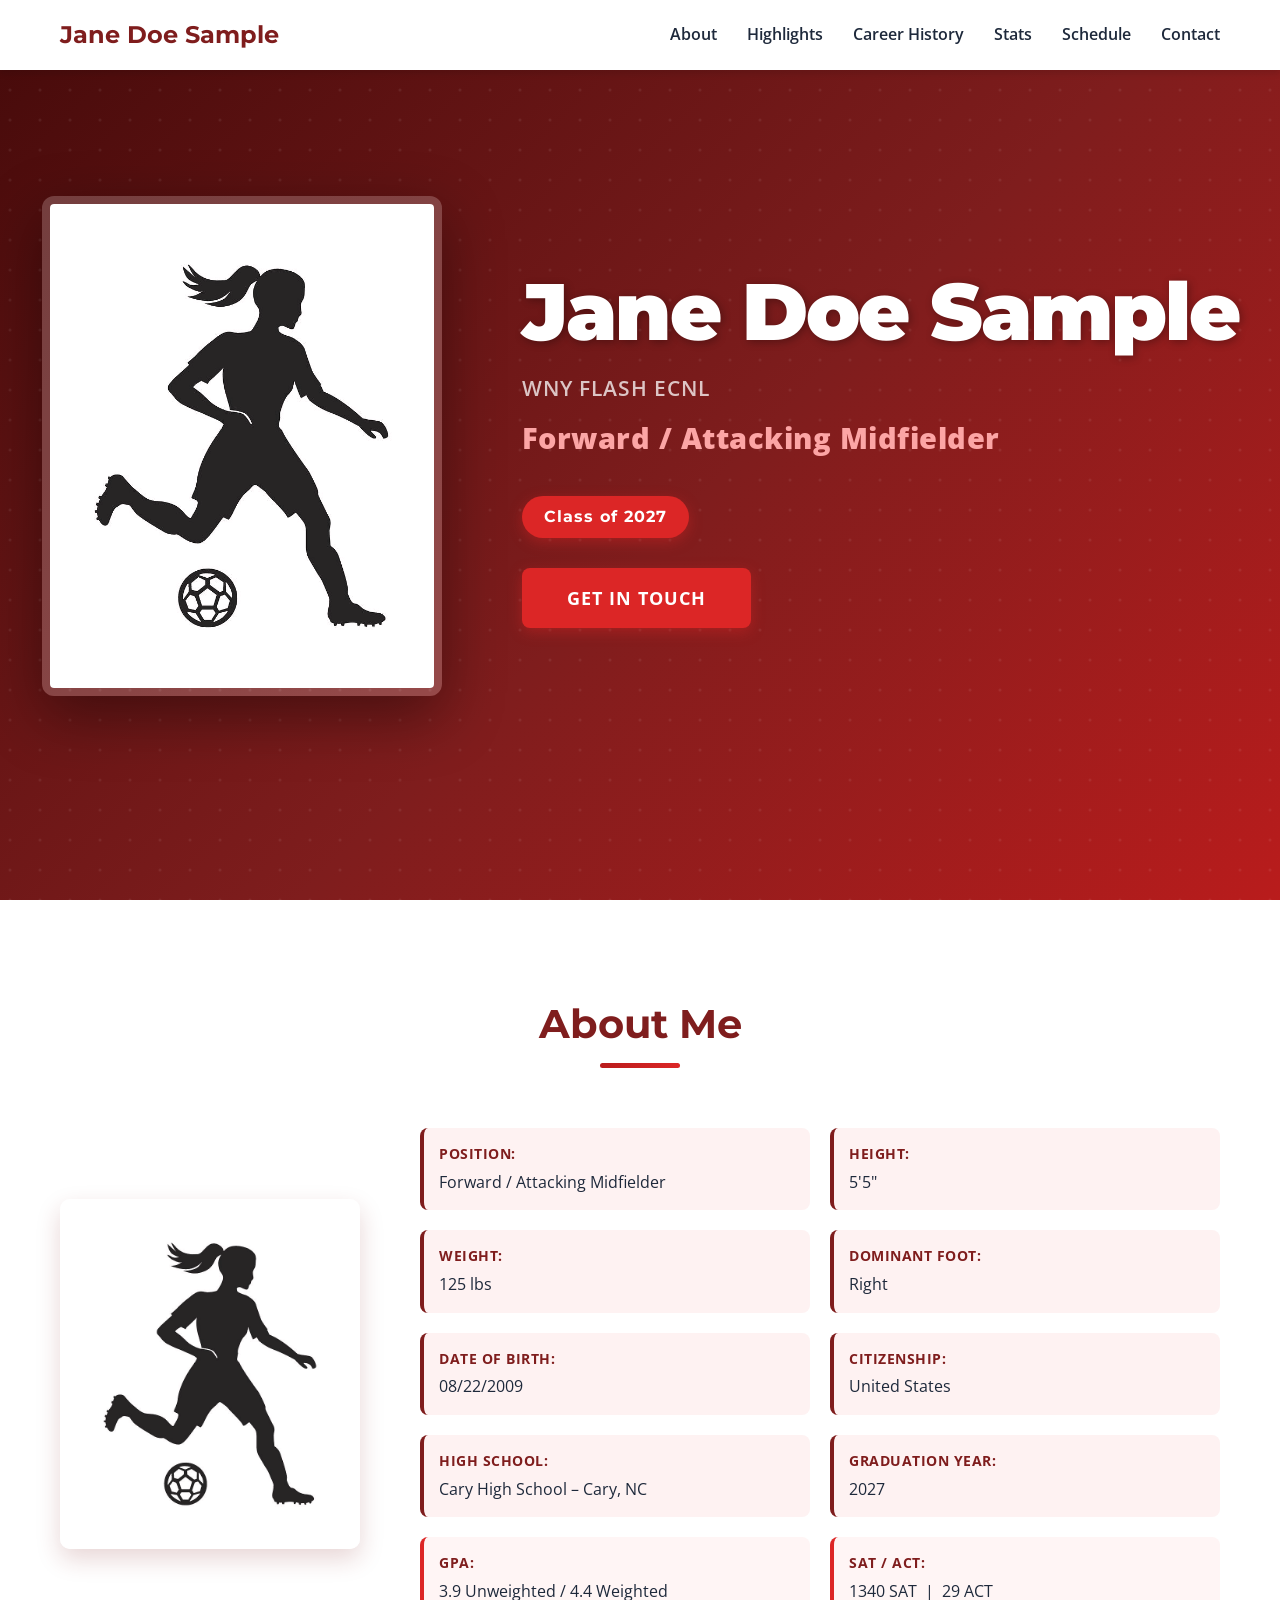
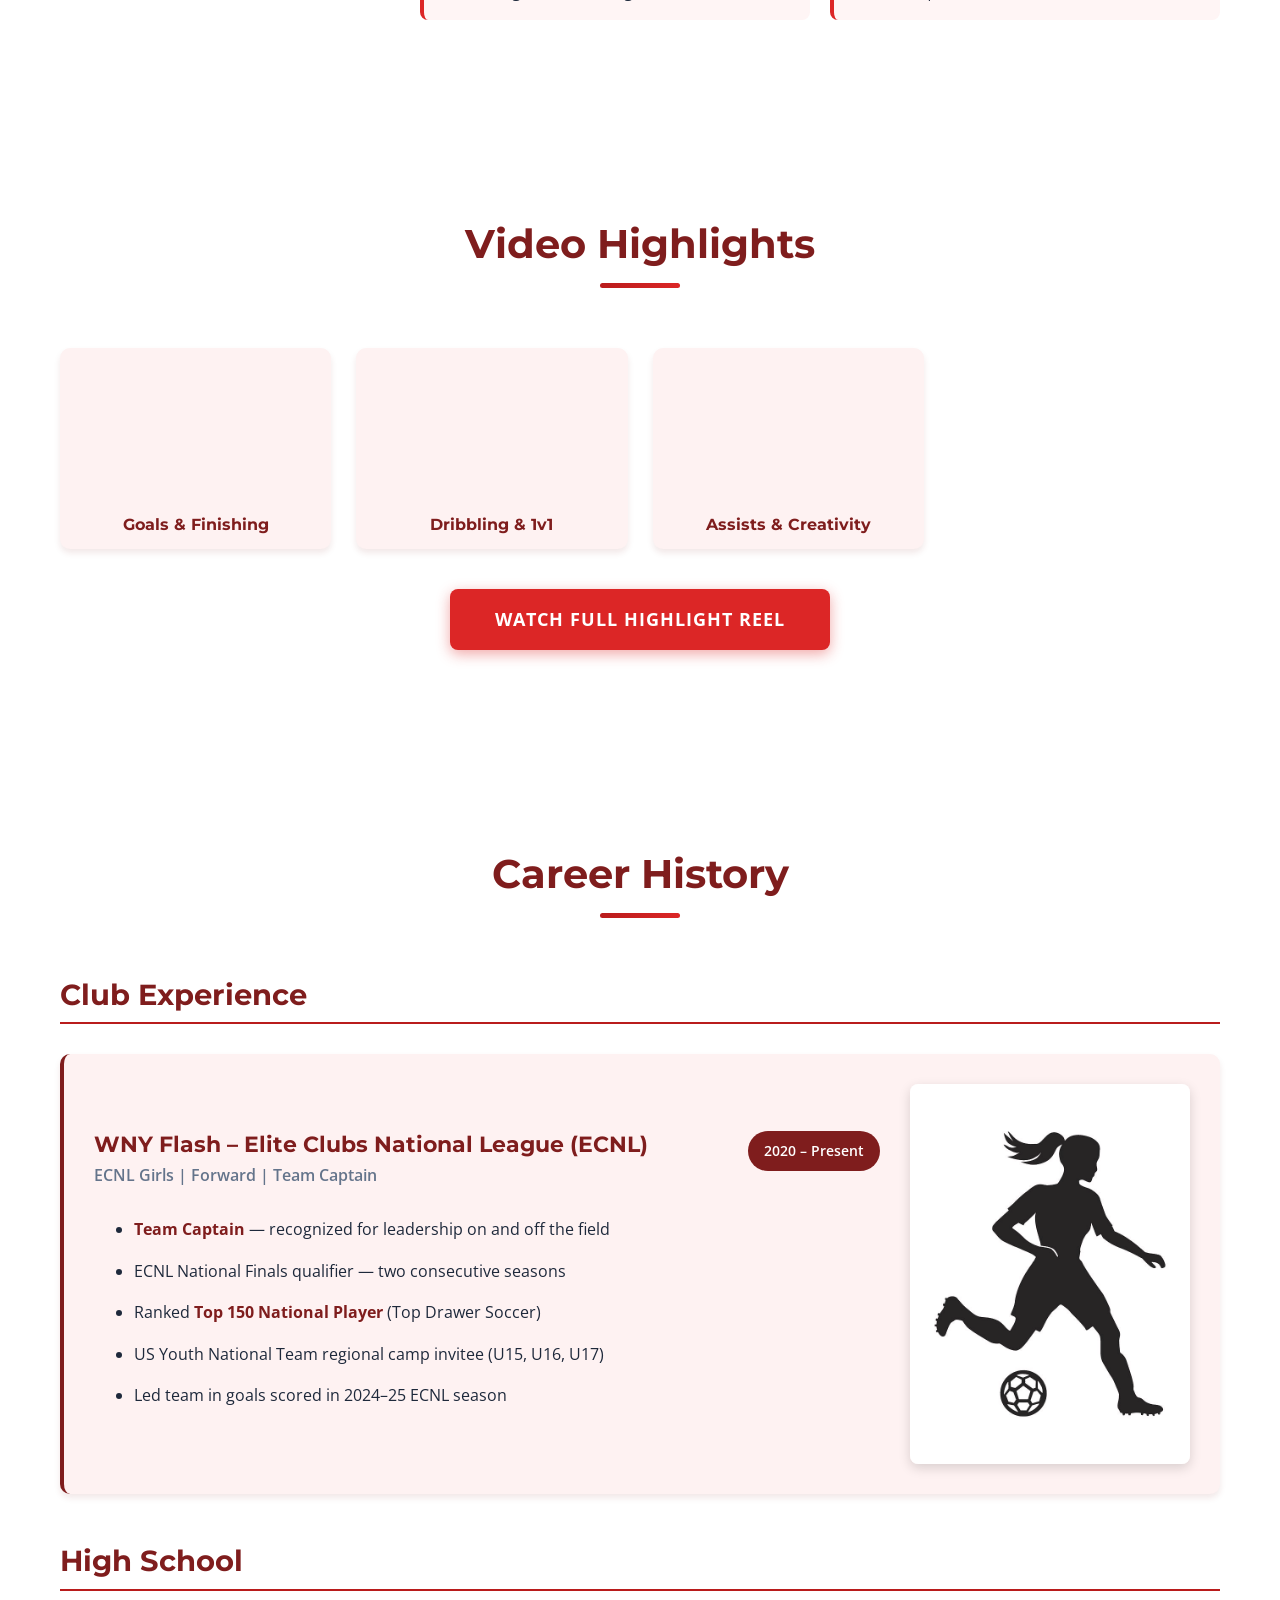
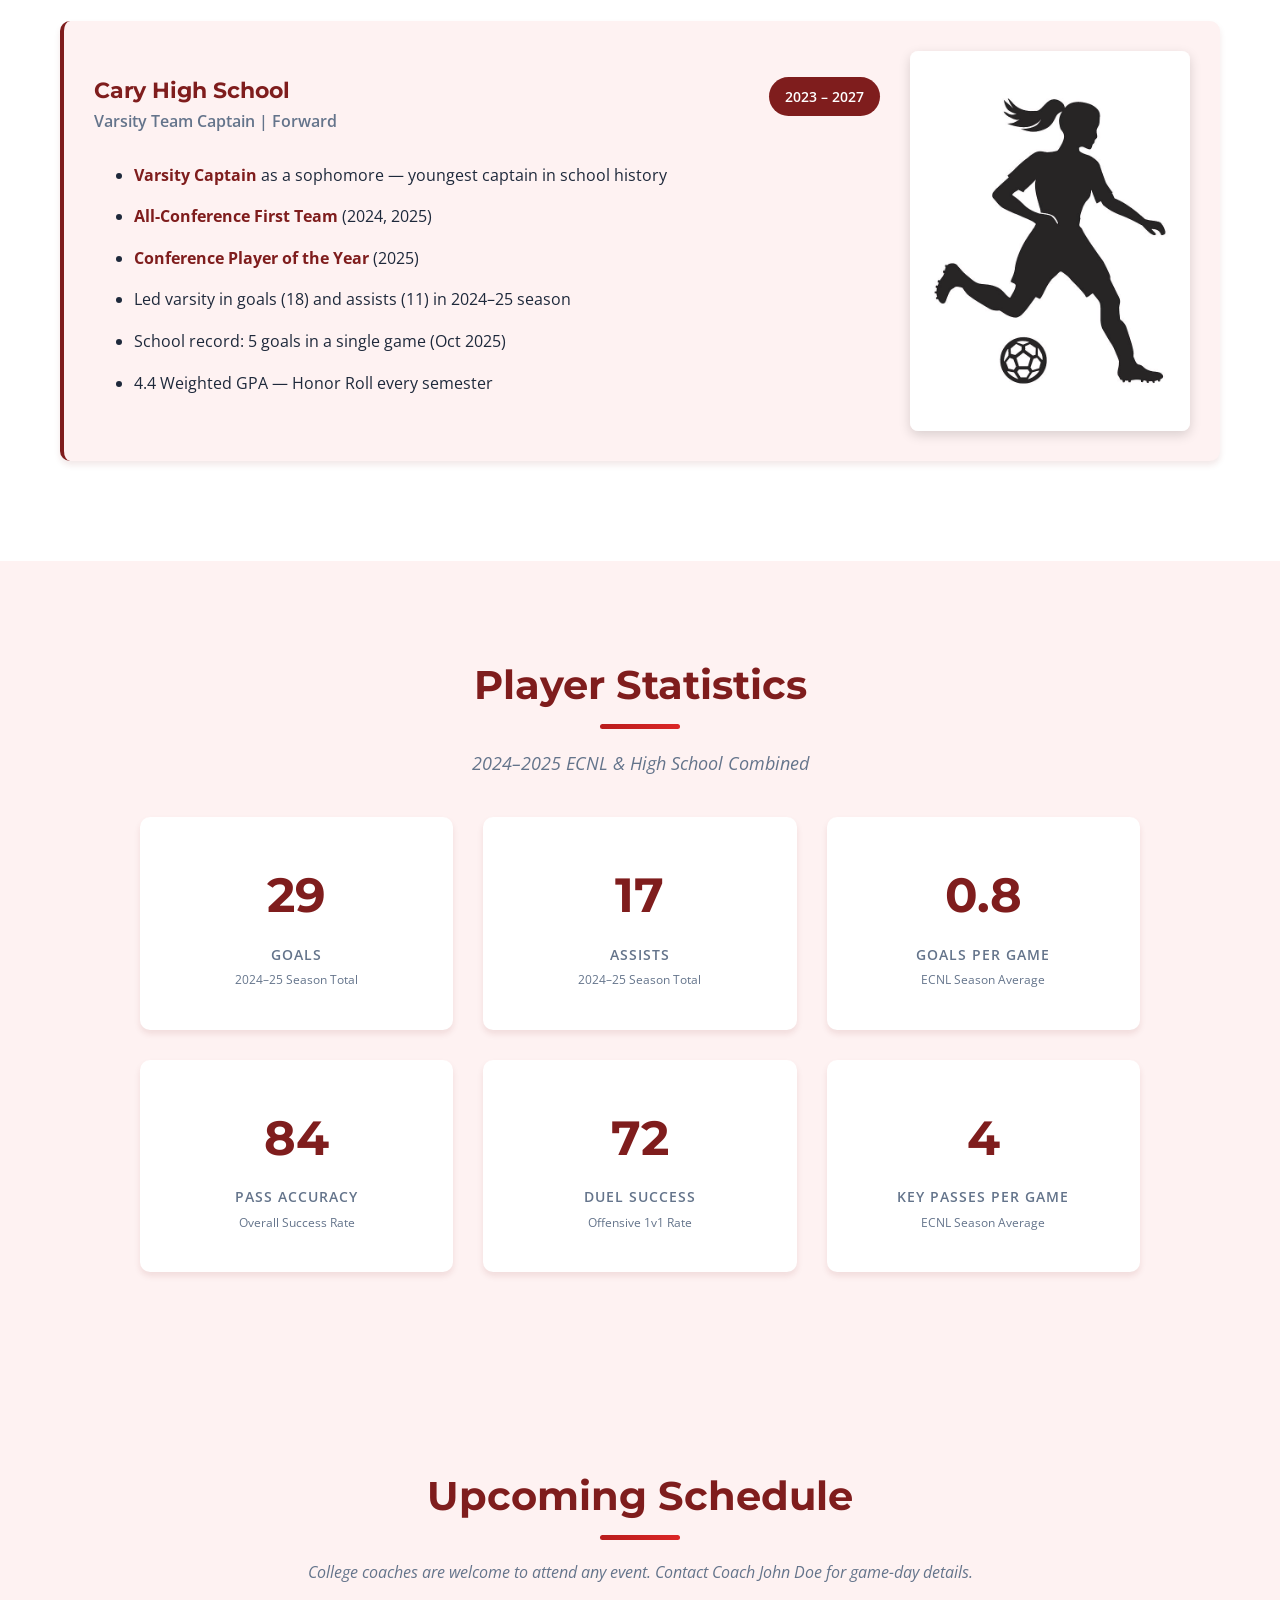
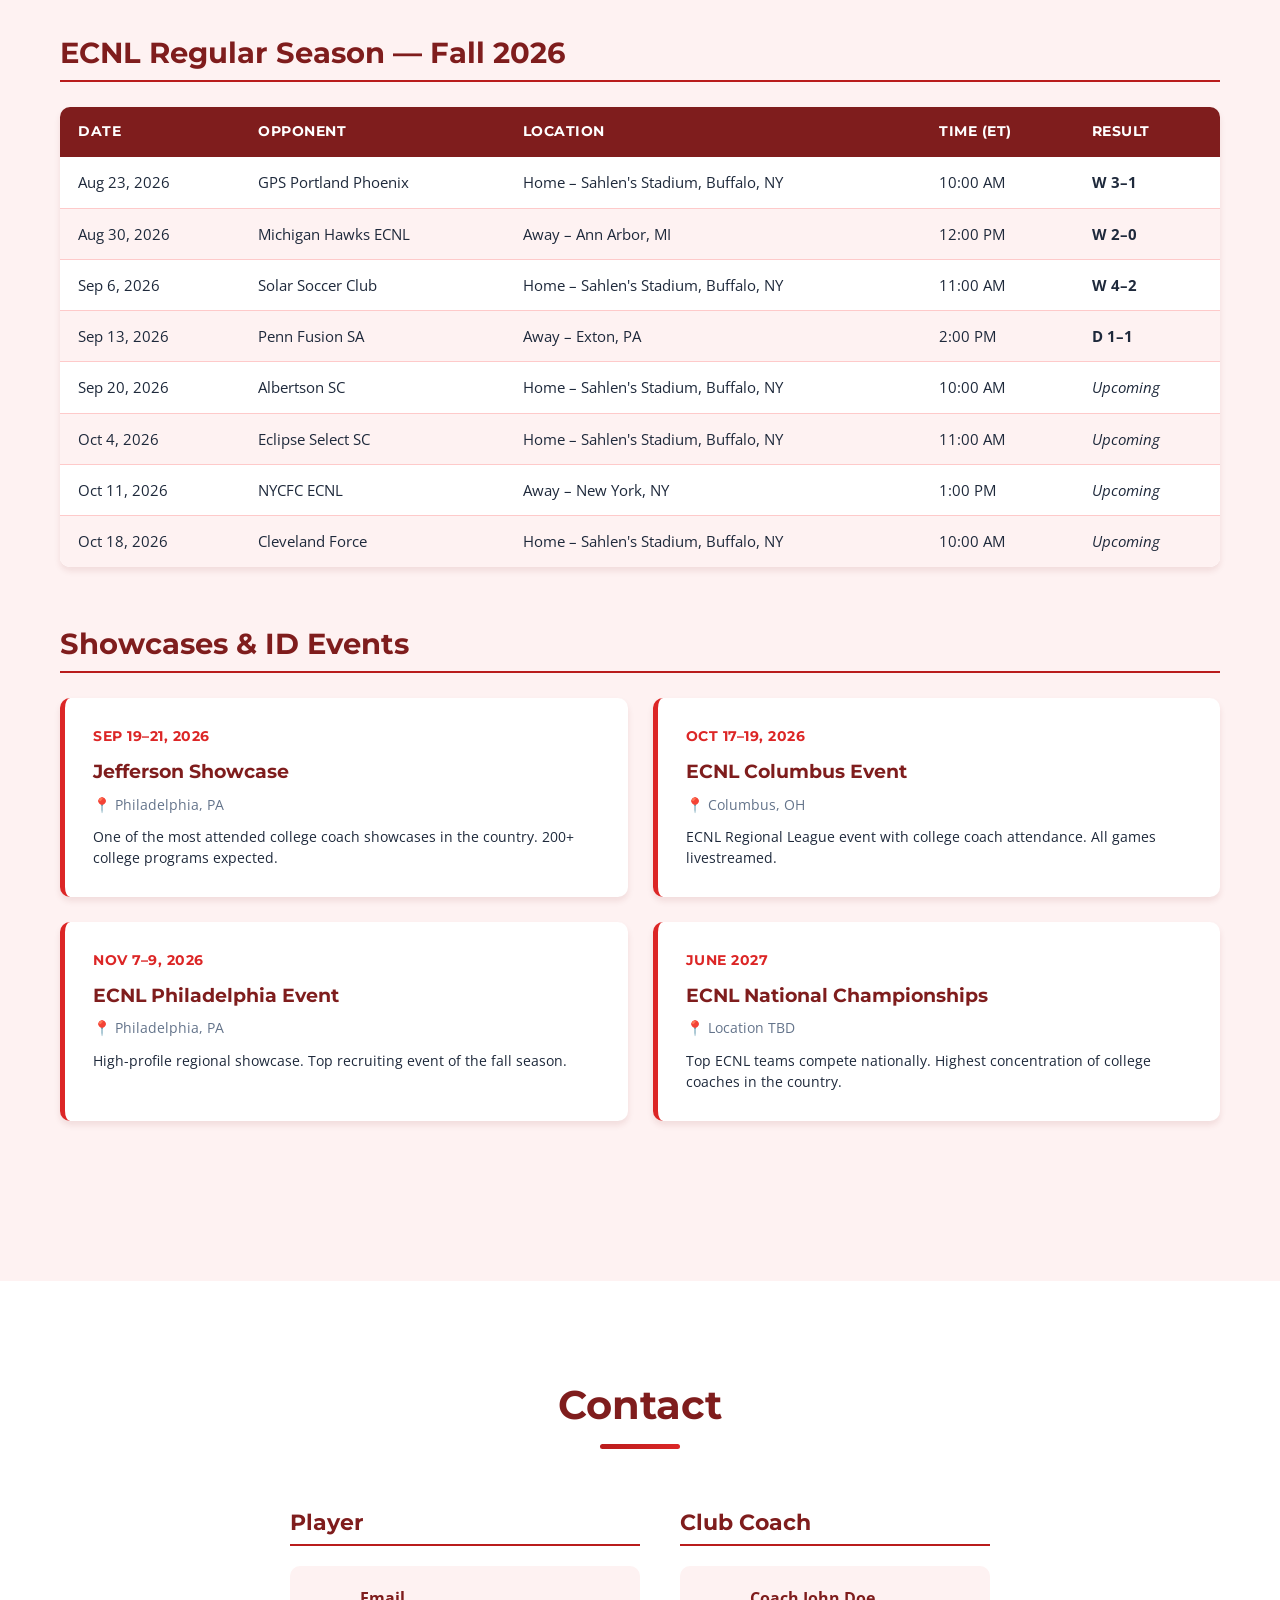
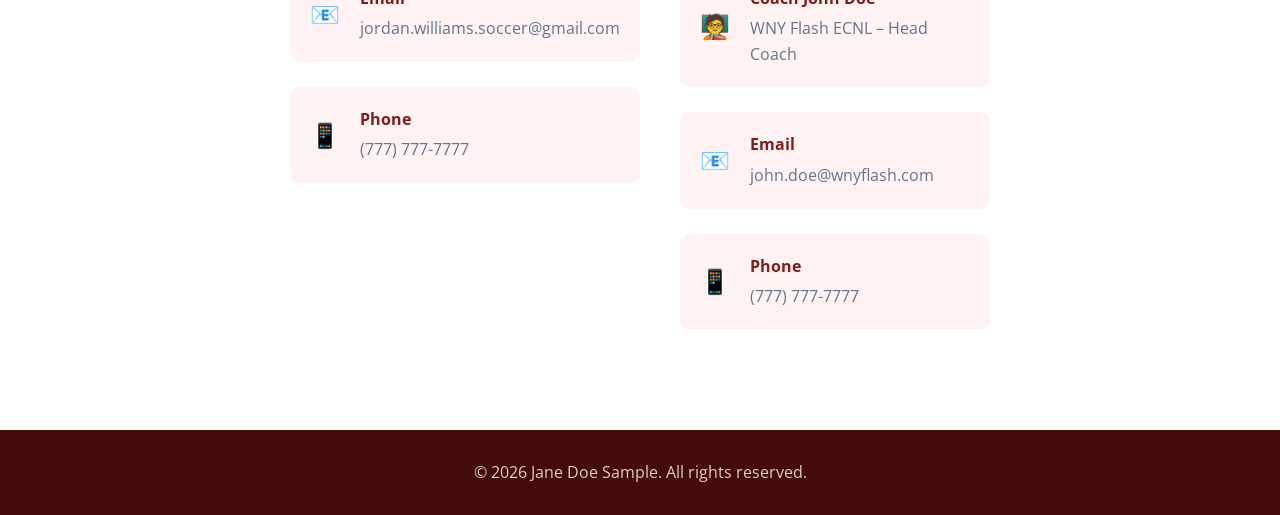
==== commit 090ef33f: "Rename demo client to Jane Doe Sample, red color scheme, new photos Co-Authored-By: Claude Sonnet 4." ====
--- a/clients/jordan-williams-demo/index.html
+++ b/clients/jordan-williams-demo/index.html
@@ -3,7 +3,7 @@
 <head>
     <meta charset="UTF-8">
     <meta name="viewport" content="width=device-width, initial-scale=1.0">
-    <title>Jordan Williams | Soccer CV</title>
+    <title>Jane Doe Sample | Soccer CV</title>
     <link rel="stylesheet" href="styles.css">
     <link rel="preconnect" href="https://fonts.googleapis.com">
     <link rel="preconnect" href="https://fonts.gstatic.com" crossorigin>
@@ -13,12 +13,13 @@
     <!-- Navigation -->
     <nav class="navbar">
         <div class="nav-container">
-            <a href="#" class="nav-logo">Jordan Williams</a>
+            <a href="#" class="nav-logo">Jane Doe Sample</a>
             <ul class="nav-menu">
                 <li><a href="#about">About</a></li>
                 <li><a href="#highlights">Highlights</a></li>
                 <li><a href="#career">Career History</a></li>
                 <li><a href="#stats">Stats</a></li>
+                <li><a href="#schedule">Schedule</a></li>
                 <li><a href="#contact">Contact</a></li>
             </ul>
             <button class="nav-toggle" aria-label="Toggle navigation">
@@ -33,11 +34,15 @@
     <header class="hero">
         <div class="hero-content">
             <div class="hero-image">
-                <img src="hero-photo.jpg" alt="Jordan Williams">
+                <img src="hero-photo.jpg" alt="Jane Doe Sample">
             </div>
             <div class="hero-text">
-                <h1>Jordan Williams</h1>
+                <h1>Jane Doe Sample</h1>
+                <p class="hero-club">WNY Flash ECNL</p>
                 <p class="hero-position"><span>Forward / Attacking Midfielder</span></p>
+                <div class="hero-badges">
+                    <span class="grad-year-badge">Class of 2027</span>
+                </div>
                 <a href="#contact" class="btn btn-primary">Get In Touch</a>
             </div>
         </div>
@@ -49,7 +54,7 @@
             <h2 class="section-title">About Me</h2>
             <div class="about-content">
                 <div class="about-image">
-                    <img src="head.jpg" alt="Jordan Williams - Soccer Player" class="profile-photo">
+                    <img src="head.jpg" alt="Jane Doe Sample - Soccer Player" class="profile-photo">
                 </div>
                 <div class="about-text">
                     <div class="about-details">
@@ -71,19 +76,27 @@
                         </div>
                         <div class="detail-item">
                             <strong>Date of Birth:</strong>
-                            <span>08/22/2002</span>
+                            <span>08/22/2009</span>
                         </div>
                         <div class="detail-item">
                             <strong>Citizenship:</strong>
                             <span>United States</span>
                         </div>
                         <div class="detail-item">
-                            <strong>Game Top Speed:</strong>
-                            <span>31.4 km/h</span>
-                        </div>
-                        <div class="detail-item">
-                            <strong>VO2 Max (Fitness):</strong>
-                            <span>52 mL/kg/min</span>
+                            <strong>High School:</strong>
+                            <span>Cary High School – Cary, NC</span>
+                        </div>
+                        <div class="detail-item">
+                            <strong>Graduation Year:</strong>
+                            <span>2027</span>
+                        </div>
+                        <div class="detail-item academic-highlight">
+                            <strong>GPA:</strong>
+                            <span>3.9 Unweighted / 4.4 Weighted</span>
+                        </div>
+                        <div class="detail-item academic-highlight">
+                            <strong>SAT / ACT:</strong>
+                            <span>1340 SAT &nbsp;|&nbsp; 29 ACT</span>
                         </div>
                     </div>
                 </div>
@@ -126,79 +139,32 @@
         <div class="container">
             <h2 class="section-title">Career History</h2>
 
-            <!-- Collegiate Experience -->
+            <!-- Club / ECNL Experience -->
             <div class="career-category">
-                <h3 class="career-category-title">Collegiate Experience</h3>
+                <h3 class="career-category-title">Club Experience</h3>
 
                 <div class="career-item">
                     <div class="career-content">
                         <div class="career-header">
                             <div>
-                                <h4>University of North Carolina – NCAA Division I</h4>
-                                <p class="career-role">UNC Tar Heels Women's Soccer | Forward</p>
-                            </div>
-                            <span class="career-year">2020–2024</span>
+                                <h4>WNY Flash – Elite Clubs National League (ECNL)</h4>
+                                <p class="career-role">ECNL Girls | Forward | Team Captain</p>
+                            </div>
+                            <span class="career-year">2020 – Present</span>
                         </div>
                         <ul class="career-highlights">
-                            <li><strong>ACC All-Conference Second Team</strong> (2023)</li>
-                            <li><strong>Team Top Scorer</strong> — 14 goals in senior season</li>
-                            <li>Started 78 career games, 27 goals, 18 assists over four seasons</li>
-                            <li>NCAA Tournament appearance in 2022 and 2023</li>
-                            <li>Graduated with a <strong>Bachelor's Degree in Exercise & Sport Science</strong></li>
+                            <li><strong>Team Captain</strong> — recognized for leadership on and off the field</li>
+                            <li>ECNL National Finals qualifier — two consecutive seasons</li>
+                            <li>Ranked <strong>Top 150 National Player</strong> (Top Drawer Soccer)</li>
+                            <li>US Youth National Team regional camp invitee (U15, U16, U17)</li>
+                            <li>Led team in goals scored in 2024–25 ECNL season</li>
                         </ul>
                     </div>
-                    <img src="college.jpg" alt="Jordan Williams - UNC Tar Heels" class="career-photo">
-                </div>
-            </div>
-
-            <!-- Semi-Professional Experience -->
-            <div class="career-category">
-                <h3 class="career-category-title">Semi-Professional Experience</h3>
-
-                <div class="career-item">
-                    <div class="career-content">
-                        <div class="career-header">
-                            <div>
-                                <h4>North Carolina Courage – USL W League</h4>
-                                <p class="career-role">USL W League</p>
-                            </div>
-                            <span class="career-year">2024–2025</span>
-                        </div>
-                        <ul class="career-highlights">
-                            <li>Top scorer on the roster with 8 goals in the 2024 season</li>
-                            <li>Advanced to USL W League playoffs</li>
-                            <li>Named to league Best XI shortlist</li>
-                            <li>Started and played in every eligible game</li>
-                        </ul>
-                    </div>
-                    <img src="pro.jpg" alt="Jordan Williams - NC Courage" class="career-photo">
-                </div>
-            </div>
-
-            <!-- Academy Experience -->
-            <div class="career-category">
-                <h3 class="career-category-title">Academy Experience</h3>
-
-                <div class="career-item">
-                    <div class="career-content">
-                        <div class="career-header">
-                            <div>
-                                <h4>Triangle United Soccer Association</h4>
-                                <p class="career-role">Elite Clubs National League (ECNL) | Team Captain</p>
-                            </div>
-                            <span class="career-year">Youth Career</span>
-                        </div>
-                        <ul class="career-highlights">
-                            <li>ECNL National Finals qualifier — twice</li>
-                            <li>Ranked <strong>Top 150 National Player Ranking</strong> (Top Drawer Soccer)</li>
-                            <li>US Youth National Team regional camp invitee (U17, U18)</li>
-                        </ul>
-                    </div>
-                    <img src="academy.jpg" alt="Jordan Williams - Triangle United" class="career-photo">
-                </div>
-            </div>
-
-            <!-- High School -->
+                    <img src="academy.jpg" alt="Jane Doe Sample - WNY Flash" class="career-photo">
+                </div>
+            </div>
+
+            <!-- High School Experience -->
             <div class="career-category">
                 <h3 class="career-category-title">High School</h3>
 
@@ -207,18 +173,20 @@
                         <div class="career-header">
                             <div>
                                 <h4>Cary High School</h4>
-                                <p class="career-role">Varsity Team Captain</p>
-                            </div>
-                            <span class="career-year">2020</span>
+                                <p class="career-role">Varsity Team Captain | Forward</p>
+                            </div>
+                            <span class="career-year">2023 – 2027</span>
                         </div>
                         <ul class="career-highlights">
-                            <li>Led Cary High to a <strong>North Carolina State Championship</strong> (2020)</li>
-                            <li><strong>2020 NC Girls Soccer All-State First Team</strong></li>
-                            <li><strong>Conference Player of the Year</strong> — back-to-back (2019, 2020)</li>
-                            <li>All-State Academic Team (2020)</li>
+                            <li><strong>Varsity Captain</strong> as a sophomore — youngest captain in school history</li>
+                            <li><strong>All-Conference First Team</strong> (2024, 2025)</li>
+                            <li><strong>Conference Player of the Year</strong> (2025)</li>
+                            <li>Led varsity in goals (18) and assists (11) in 2024–25 season</li>
+                            <li>School record: 5 goals in a single game (Oct 2025)</li>
+                            <li>4.4 Weighted GPA — Honor Roll every semester</li>
                         </ul>
                     </div>
-                    <img src="highschool.jpg" alt="Jordan Williams - Cary High School" class="career-photo">
+                    <img src="highschool.jpg" alt="Jane Doe Sample - Cary High School" class="career-photo">
                 </div>
             </div>
         </div>
@@ -228,37 +196,152 @@
     <section id="stats" class="section stats">
         <div class="container">
             <h2 class="section-title">Player Statistics</h2>
-            <p class="stats-subtitle">Averaged Stats from 2023–2025 Seasons</p>
+            <p class="stats-subtitle">2024–2025 ECNL & High School Combined</p>
             <div class="stats-grid">
                 <div class="stat-card">
-                    <div class="stat-number">91st</div>
-                    <div class="stat-label">Shot on Target</div>
-                    <div class="stat-detail">StatsBomb Percentile</div>
-                </div>
-                <div class="stat-card">
-                    <div class="stat-number">88th</div>
-                    <div class="stat-label">Dribbles Completed</div>
-                    <div class="stat-detail">StatsBomb Percentile</div>
-                </div>
-                <div class="stat-card">
-                    <div class="stat-number">0.54</div>
+                    <div class="stat-number">29</div>
+                    <div class="stat-label">Goals</div>
+                    <div class="stat-detail">2024–25 Season Total</div>
+                </div>
+                <div class="stat-card">
+                    <div class="stat-number">17</div>
+                    <div class="stat-label">Assists</div>
+                    <div class="stat-detail">2024–25 Season Total</div>
+                </div>
+                <div class="stat-card">
+                    <div class="stat-number">0.8</div>
                     <div class="stat-label">Goals Per Game</div>
-                    <div class="stat-detail">2024–25 Average</div>
-                </div>
-                <div class="stat-card">
-                    <div class="stat-number">82%</div>
+                    <div class="stat-detail">ECNL Season Average</div>
+                </div>
+                <div class="stat-card">
+                    <div class="stat-number">84%</div>
                     <div class="stat-label">Pass Accuracy</div>
-                    <div class="stat-detail">Overall Success</div>
-                </div>
-                <div class="stat-card">
-                    <div class="stat-number">3.2</div>
+                    <div class="stat-detail">Overall Success Rate</div>
+                </div>
+                <div class="stat-card">
+                    <div class="stat-number">72%</div>
+                    <div class="stat-label">Duel Success</div>
+                    <div class="stat-detail">Offensive 1v1 Rate</div>
+                </div>
+                <div class="stat-card">
+                    <div class="stat-number">4.1</div>
                     <div class="stat-label">Key Passes Per Game</div>
-                    <div class="stat-detail">2024–25 Average</div>
-                </div>
-                <div class="stat-card">
-                    <div class="stat-number">74%</div>
-                    <div class="stat-label">Duel Success</div>
-                    <div class="stat-detail">Offensive Duels</div>
+                    <div class="stat-detail">ECNL Season Average</div>
+                </div>
+            </div>
+        </div>
+    </section>
+
+    <!-- Schedule Section -->
+    <section id="schedule" class="section schedule">
+        <div class="container">
+            <h2 class="section-title">Upcoming Schedule</h2>
+            <p class="schedule-note">College coaches are welcome to attend any event. Contact Coach John Doe for game-day details.</p>
+
+            <!-- Regular Season -->
+            <div class="schedule-block">
+                <h3 class="schedule-category-title">ECNL Regular Season — Fall 2026</h3>
+                <div class="schedule-table-wrapper">
+                    <table class="schedule-table">
+                        <thead>
+                            <tr>
+                                <th>Date</th>
+                                <th>Opponent</th>
+                                <th>Location</th>
+                                <th>Time (ET)</th>
+                                <th>Result</th>
+                            </tr>
+                        </thead>
+                        <tbody>
+                            <tr>
+                                <td>Aug 23, 2026</td>
+                                <td>GPS Portland Phoenix</td>
+                                <td>Home – Sahlen's Stadium, Buffalo, NY</td>
+                                <td>10:00 AM</td>
+                                <td class="result-win">W 3–1</td>
+                            </tr>
+                            <tr>
+                                <td>Aug 30, 2026</td>
+                                <td>Michigan Hawks ECNL</td>
+                                <td>Away – Ann Arbor, MI</td>
+                                <td>12:00 PM</td>
+                                <td class="result-win">W 2–0</td>
+                            </tr>
+                            <tr>
+                                <td>Sep 6, 2026</td>
+                                <td>Solar Soccer Club</td>
+                                <td>Home – Sahlen's Stadium, Buffalo, NY</td>
+                                <td>11:00 AM</td>
+                                <td class="result-win">W 4–2</td>
+                            </tr>
+                            <tr>
+                                <td>Sep 13, 2026</td>
+                                <td>Penn Fusion SA</td>
+                                <td>Away – Exton, PA</td>
+                                <td>2:00 PM</td>
+                                <td class="result-draw">D 1–1</td>
+                            </tr>
+                            <tr>
+                                <td>Sep 20, 2026</td>
+                                <td>Albertson SC</td>
+                                <td>Home – Sahlen's Stadium, Buffalo, NY</td>
+                                <td>10:00 AM</td>
+                                <td class="result-upcoming">Upcoming</td>
+                            </tr>
+                            <tr>
+                                <td>Oct 4, 2026</td>
+                                <td>Eclipse Select SC</td>
+                                <td>Home – Sahlen's Stadium, Buffalo, NY</td>
+                                <td>11:00 AM</td>
+                                <td class="result-upcoming">Upcoming</td>
+                            </tr>
+                            <tr>
+                                <td>Oct 11, 2026</td>
+                                <td>NYCFC ECNL</td>
+                                <td>Away – New York, NY</td>
+                                <td>1:00 PM</td>
+                                <td class="result-upcoming">Upcoming</td>
+                            </tr>
+                            <tr>
+                                <td>Oct 18, 2026</td>
+                                <td>Cleveland Force</td>
+                                <td>Home – Sahlen's Stadium, Buffalo, NY</td>
+                                <td>10:00 AM</td>
+                                <td class="result-upcoming">Upcoming</td>
+                            </tr>
+                        </tbody>
+                    </table>
+                </div>
+            </div>
+
+            <!-- Showcases -->
+            <div class="schedule-block">
+                <h3 class="schedule-category-title">Showcases & ID Events</h3>
+                <div class="showcase-grid">
+                    <div class="showcase-card">
+                        <div class="showcase-date">Sep 19–21, 2026</div>
+                        <div class="showcase-name">Jefferson Showcase</div>
+                        <div class="showcase-location">📍 Philadelphia, PA</div>
+                        <div class="showcase-detail">One of the most attended college coach showcases in the country. 200+ college programs expected.</div>
+                    </div>
+                    <div class="showcase-card">
+                        <div class="showcase-date">Oct 17–19, 2026</div>
+                        <div class="showcase-name">ECNL Columbus Event</div>
+                        <div class="showcase-location">📍 Columbus, OH</div>
+                        <div class="showcase-detail">ECNL Regional League event with college coach attendance. All games livestreamed.</div>
+                    </div>
+                    <div class="showcase-card">
+                        <div class="showcase-date">Nov 7–9, 2026</div>
+                        <div class="showcase-name">ECNL Philadelphia Event</div>
+                        <div class="showcase-location">📍 Philadelphia, PA</div>
+                        <div class="showcase-detail">High-profile regional showcase. Top recruiting event of the fall season.</div>
+                    </div>
+                    <div class="showcase-card">
+                        <div class="showcase-date">June 2027</div>
+                        <div class="showcase-name">ECNL National Championships</div>
+                        <div class="showcase-location">📍 Location TBD</div>
+                        <div class="showcase-detail">Top ECNL teams compete nationally. Highest concentration of college coaches in the country.</div>
+                    </div>
                 </div>
             </div>
         </div>
@@ -267,21 +350,55 @@
     <!-- Contact Section -->
     <section id="contact" class="section contact">
         <div class="container">
-            <h2 class="section-title">Contact Me</h2>
+            <h2 class="section-title">Contact</h2>
             <div class="contact-content">
-                <div class="contact-info">
-                    <div class="contact-item">
-                        <span class="contact-icon">📧</span>
-                        <div>
-                            <strong>Email</strong>
-                            <p><a href="mailto:jordan.williams.soccer@gmail.com">jordan.williams.soccer@gmail.com</a></p>
-                        </div>
-                    </div>
-                    <div class="contact-item">
-                        <span class="contact-icon">📱</span>
-                        <div>
-                            <strong>Phone</strong>
-                            <p><a href="tel:+19195550192">(919) 555-0192</a></p>
+                <div class="contact-columns">
+                    <!-- Player Contact -->
+                    <div class="contact-group">
+                        <h3 class="contact-group-title">Player</h3>
+                        <div class="contact-info">
+                            <div class="contact-item">
+                                <span class="contact-icon">📧</span>
+                                <div>
+                                    <strong>Email</strong>
+                                    <p><a href="mailto:jordan.williams.soccer@gmail.com">jordan.williams.soccer@gmail.com</a></p>
+                                </div>
+                            </div>
+                            <div class="contact-item">
+                                <span class="contact-icon">📱</span>
+                                <div>
+                                    <strong>Phone</strong>
+                                    <p><a href="tel:+17777777777">(777) 777-7777</a></p>
+                                </div>
+                            </div>
+                        </div>
+                    </div>
+
+                    <!-- Coach Contact -->
+                    <div class="contact-group">
+                        <h3 class="contact-group-title">Club Coach</h3>
+                        <div class="contact-info">
+                            <div class="contact-item">
+                                <span class="contact-icon">🧑‍🏫</span>
+                                <div>
+                                    <strong>Coach John Doe</strong>
+                                    <p>WNY Flash ECNL – Head Coach</p>
+                                </div>
+                            </div>
+                            <div class="contact-item">
+                                <span class="contact-icon">📧</span>
+                                <div>
+                                    <strong>Email</strong>
+                                    <p><a href="mailto:john.doe@wnyflash.com">john.doe@wnyflash.com</a></p>
+                                </div>
+                            </div>
+                            <div class="contact-item">
+                                <span class="contact-icon">📱</span>
+                                <div>
+                                    <strong>Phone</strong>
+                                    <p><a href="tel:+17777777777">(777) 777-7777</a></p>
+                                </div>
+                            </div>
                         </div>
                     </div>
                 </div>
@@ -292,7 +409,7 @@
     <!-- Footer -->
     <footer class="footer">
         <div class="container">
-            <p>&copy; 2026 Jordan Williams. All rights reserved.</p>
+            <p>&copy; 2026 Jane Doe Sample. All rights reserved.</p>
         </div>
     </footer>
 
--- a/clients/jordan-williams-demo/styles.css
+++ b/clients/jordan-williams-demo/styles.css
@@ -1,16 +1,16 @@
 /* CSS Variables */
 :root {
-    --primary-color: #1e3a8a;
-    --primary-dark: #0f172a;
-    --secondary-color: #3b82f6;
-    --accent-color: #60a5fa;
+    --primary-color: #7f1d1d;
+    --primary-dark: #450a0a;
+    --secondary-color: #b91c1c;
+    --accent-color: #dc2626;
     --text-color: #1e293b;
     --text-light: #64748b;
     --background: #ffffff;
-    --background-alt: #f1f5f9;
-    --border-color: #cbd5e1;
-    --shadow: 0 4px 6px rgba(30, 58, 138, 0.1);
-    --shadow-lg: 0 10px 25px rgba(30, 58, 138, 0.15);
+    --background-alt: #fef2f2;
+    --border-color: #fecaca;
+    --shadow: 0 4px 6px rgba(127, 29, 29, 0.1);
+    --shadow-lg: 0 10px 25px rgba(127, 29, 29, 0.18);
     --transition: all 0.3s ease;
 }
 
@@ -136,7 +136,7 @@
     display: flex;
     align-items: center;
     justify-content: center;
-    background: linear-gradient(135deg, #0f172a 0%, #1e3a8a 50%, #3b82f6 100%);
+    background: linear-gradient(135deg, #450a0a 0%, #7f1d1d 55%, #b91c1c 100%);
     color: white;
     padding: 0 20px;
     position: relative;
@@ -150,7 +150,7 @@
     left: 0;
     right: 0;
     bottom: 0;
-    background: url('data:image/svg+xml,<svg xmlns="http://www.w3.org/2000/svg" viewBox="0 0 100 100"><circle cx="50" cy="50" r="40" fill="none" stroke="rgba(255,255,255,0.03)" stroke-width="1"/></svg>') center/400px repeat;
+    background: url('data:image/svg+xml,<svg xmlns="http://www.w3.org/2000/svg" viewBox="0 0 30 30"><circle cx="15" cy="15" r="1.5" fill="rgba(255,255,255,0.07)"/></svg>') center/30px repeat;
     pointer-events: none;
 }
 
@@ -206,8 +206,34 @@
 }
 
 .hero-position span {
-    color: #60a5fa;
+    color: #fca5a5;
     font-weight: 800;
+}
+
+.hero-club {
+    font-size: 1.3rem;
+    font-weight: 600;
+    color: rgba(255, 255, 255, 0.75);
+    margin-bottom: 10px;
+    letter-spacing: 1px;
+    text-transform: uppercase;
+}
+
+.hero-badges {
+    margin-bottom: 30px;
+}
+
+.grad-year-badge {
+    display: inline-block;
+    background: var(--accent-color);
+    color: white;
+    padding: 8px 22px;
+    border-radius: 30px;
+    font-family: 'Montserrat', sans-serif;
+    font-size: 1rem;
+    font-weight: 700;
+    letter-spacing: 1px;
+    box-shadow: 0 4px 14px rgba(220, 38, 38, 0.4);
 }
 
 /* Buttons */
@@ -225,15 +251,15 @@
 }
 
 .btn-primary {
-    background: #60a5fa;
+    background: var(--accent-color);
     color: white;
-    box-shadow: 0 4px 14px rgba(96, 165, 250, 0.4);
+    box-shadow: 0 4px 14px rgba(220, 38, 38, 0.4);
 }
 
 .btn-primary:hover {
-    background: #3b82f6;
+    background: #b91c1c;
     transform: translateY(-3px);
-    box-shadow: 0 8px 20px rgba(59, 130, 246, 0.5);
+    box-shadow: 0 8px 20px rgba(185, 28, 28, 0.5);
 }
 
 /* Sections */
@@ -708,6 +734,171 @@
 
 .social-link:hover {
     background: var(--primary-dark);
+}
+
+/* Academic detail highlight */
+.detail-item.academic-highlight {
+    border-left-color: var(--accent-color);
+    background: #fff5f5;
+}
+
+.detail-item.academic-highlight strong {
+    color: var(--primary-color);
+}
+
+/* Schedule Section */
+.schedule {
+    background: var(--background-alt);
+}
+
+.schedule-note {
+    text-align: center;
+    font-size: 1rem;
+    color: var(--text-light);
+    margin-top: -40px;
+    margin-bottom: 50px;
+    font-style: italic;
+}
+
+.schedule-block {
+    margin-bottom: 60px;
+}
+
+.schedule-category-title {
+    font-size: 1.8rem;
+    color: var(--primary-color);
+    margin-bottom: 25px;
+    padding-bottom: 10px;
+    border-bottom: 2px solid var(--secondary-color);
+}
+
+.schedule-table-wrapper {
+    overflow-x: auto;
+    border-radius: 10px;
+    box-shadow: var(--shadow);
+}
+
+.schedule-table {
+    width: 100%;
+    border-collapse: collapse;
+    background: var(--background);
+    font-size: 0.95rem;
+}
+
+.schedule-table th {
+    background: var(--primary-color);
+    color: white;
+    padding: 14px 18px;
+    text-align: left;
+    font-family: 'Montserrat', sans-serif;
+    font-size: 0.85rem;
+    text-transform: uppercase;
+    letter-spacing: 0.5px;
+}
+
+.schedule-table td {
+    padding: 13px 18px;
+    border-bottom: 1px solid var(--border-color);
+    color: var(--text-color);
+}
+
+.schedule-table tr:last-child td {
+    border-bottom: none;
+}
+
+.schedule-table tr:nth-child(even) {
+    background: var(--background-alt);
+}
+
+.schedule-table tr:hover {
+    background: #fee2e2;
+}
+
+.result-win {
+    color: #166534;
+    font-weight: 700;
+}
+
+.result-draw {
+    color: #92400e;
+    font-weight: 700;
+}
+
+.result-loss {
+    color: #991b1b;
+    font-weight: 700;
+}
+
+.result-upcoming {
+    color: var(--text-light);
+    font-style: italic;
+}
+
+.showcase-grid {
+    display: grid;
+    grid-template-columns: repeat(2, 1fr);
+    gap: 25px;
+}
+
+.showcase-card {
+    background: var(--background);
+    border-radius: 10px;
+    padding: 28px;
+    box-shadow: var(--shadow);
+    border-left: 5px solid var(--accent-color);
+    transition: var(--transition);
+}
+
+.showcase-card:hover {
+    transform: translateY(-4px);
+    box-shadow: var(--shadow-lg);
+}
+
+.showcase-date {
+    font-family: 'Montserrat', sans-serif;
+    font-size: 0.85rem;
+    font-weight: 700;
+    color: var(--accent-color);
+    text-transform: uppercase;
+    letter-spacing: 0.5px;
+    margin-bottom: 8px;
+}
+
+.showcase-name {
+    font-family: 'Montserrat', sans-serif;
+    font-size: 1.2rem;
+    font-weight: 700;
+    color: var(--primary-color);
+    margin-bottom: 6px;
+}
+
+.showcase-location {
+    font-size: 0.9rem;
+    color: var(--text-light);
+    margin-bottom: 10px;
+}
+
+.showcase-detail {
+    font-size: 0.9rem;
+    color: var(--text-color);
+    line-height: 1.5;
+}
+
+/* Contact two-column layout */
+.contact-columns {
+    display: grid;
+    grid-template-columns: 1fr 1fr;
+    gap: 40px;
+    max-width: 900px;
+    margin: 0 auto;
+}
+
+.contact-group-title {
+    font-size: 1.4rem;
+    color: var(--primary-color);
+    margin-bottom: 20px;
+    padding-bottom: 8px;
+    border-bottom: 2px solid var(--secondary-color);
 }
 
 /* Footer */
@@ -875,3 +1066,20 @@
         font-size: 1.1rem;
     }
 }
+
+@media (max-width: 768px) {
+    .showcase-grid {
+        grid-template-columns: 1fr;
+    }
+
+    .contact-columns {
+        grid-template-columns: 1fr;
+        gap: 30px;
+    }
+}
+
+@media (max-width: 992px) {
+    .showcase-grid {
+        grid-template-columns: 1fr 1fr;
+    }
+}
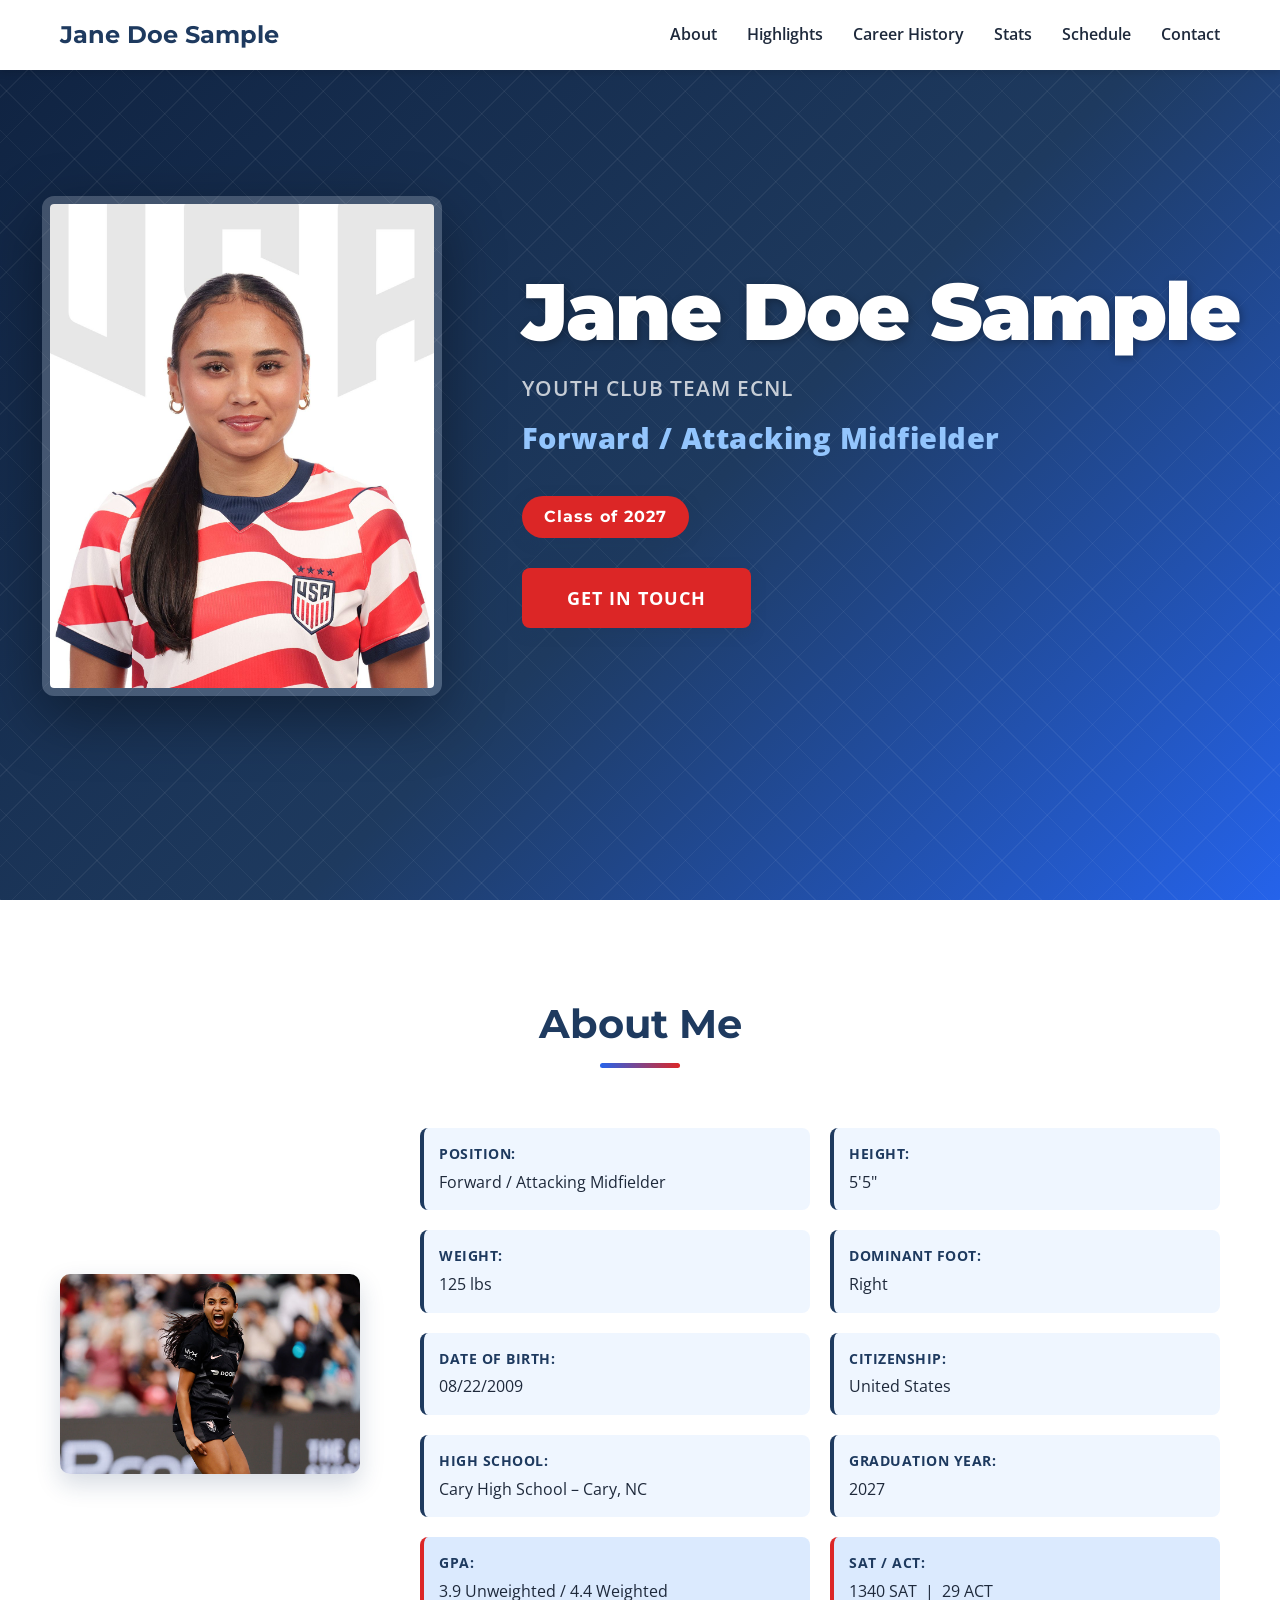
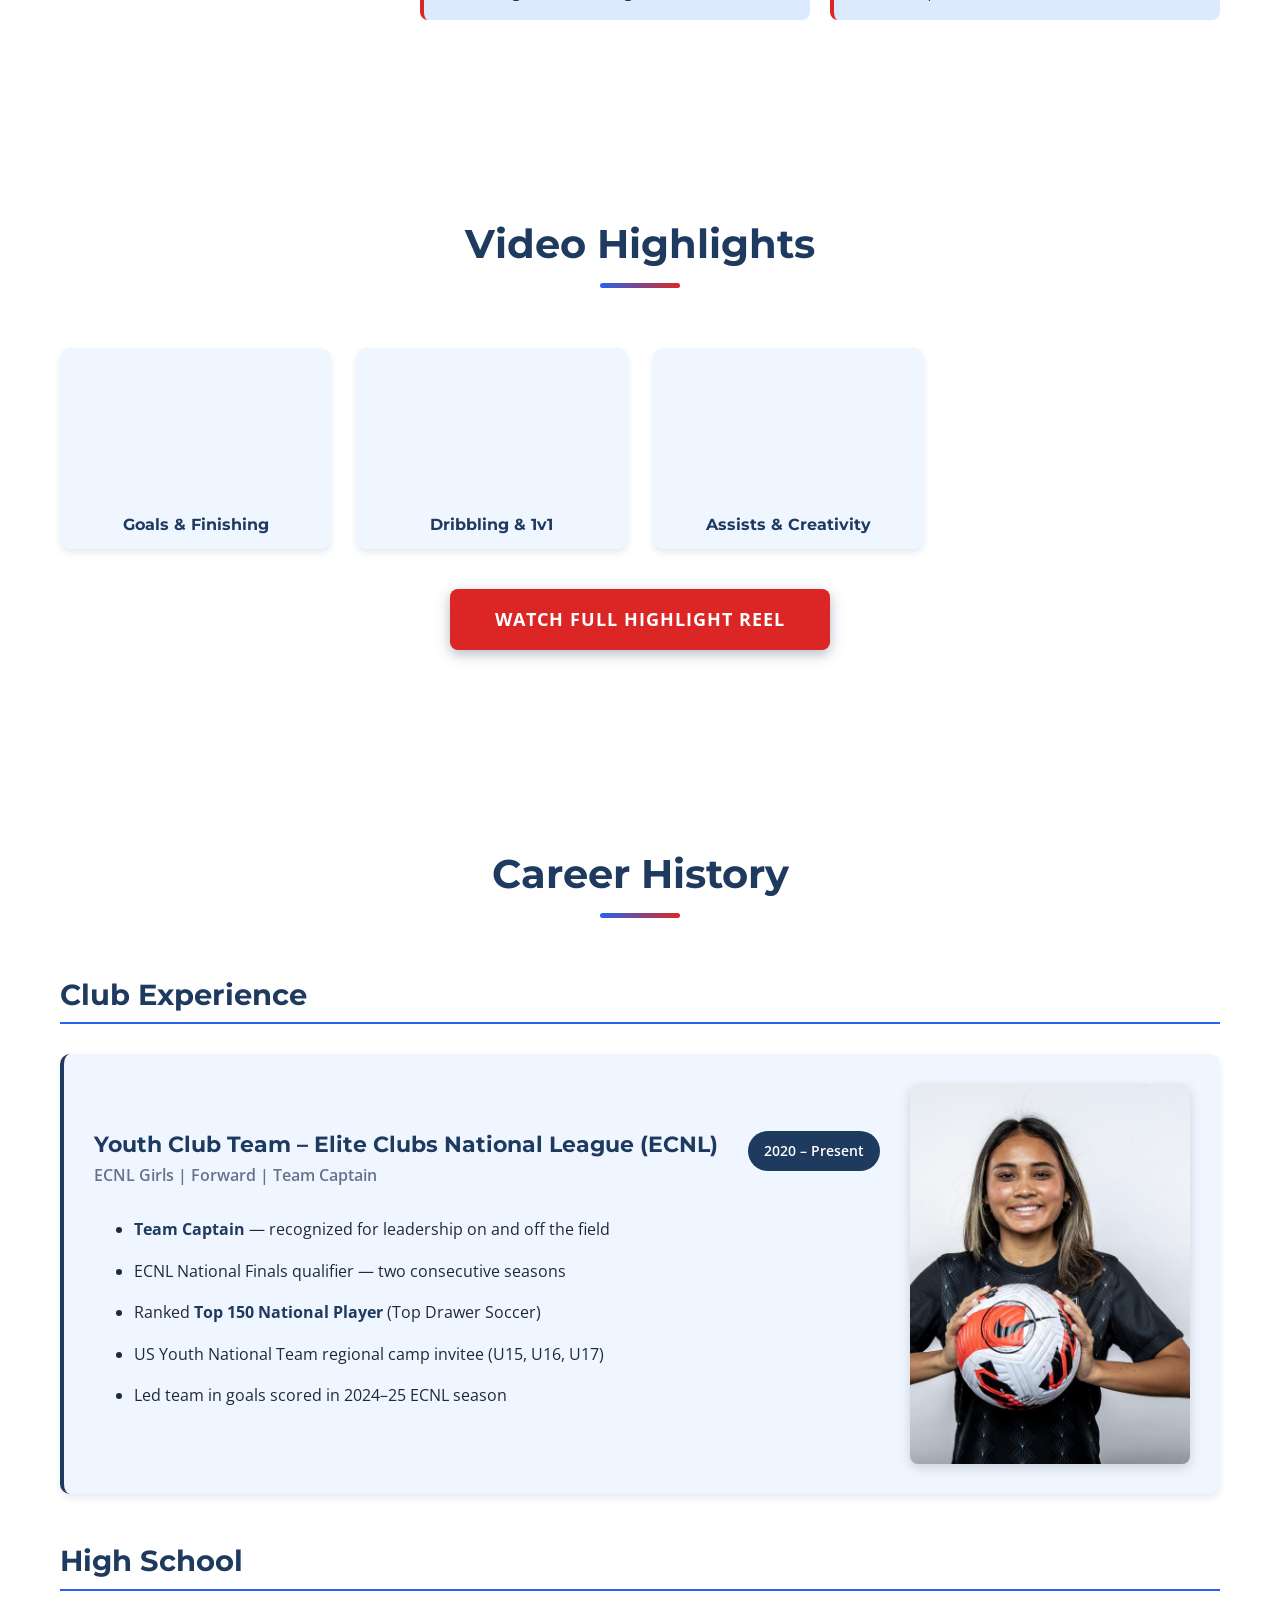
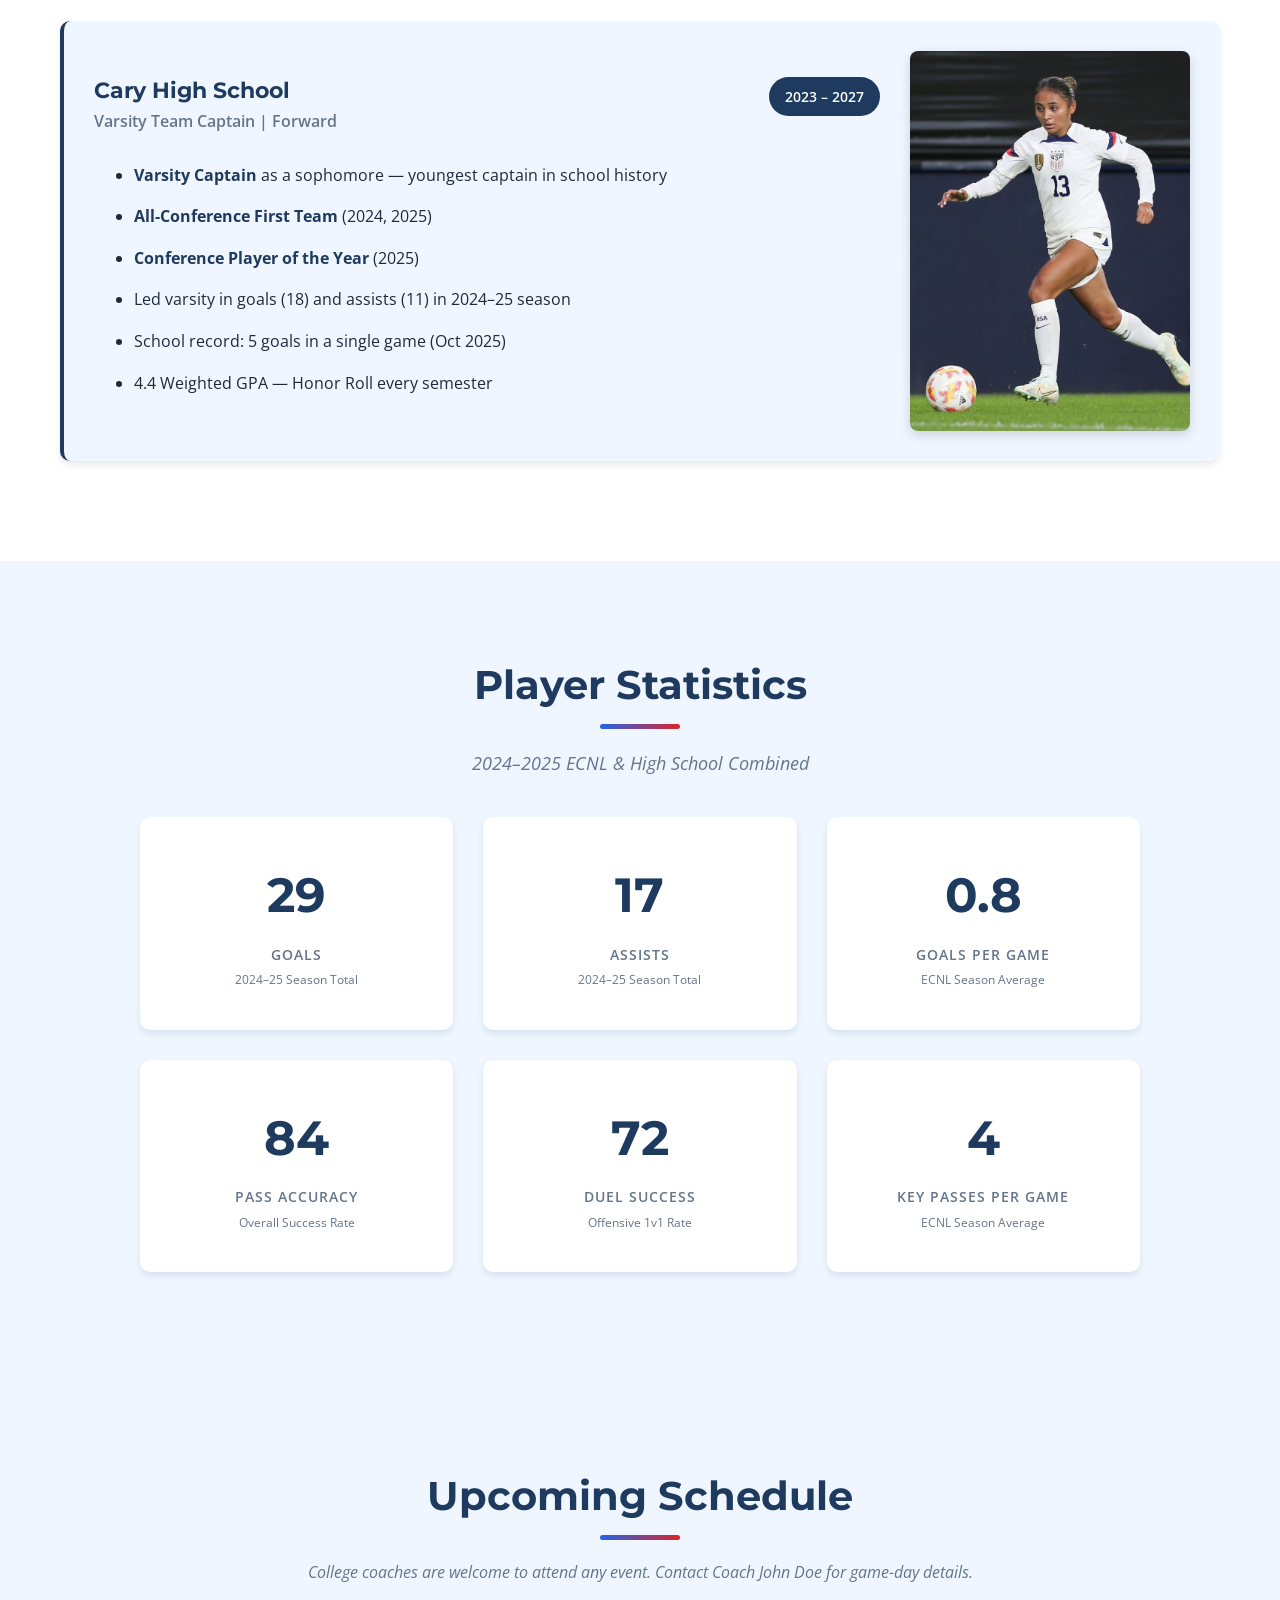
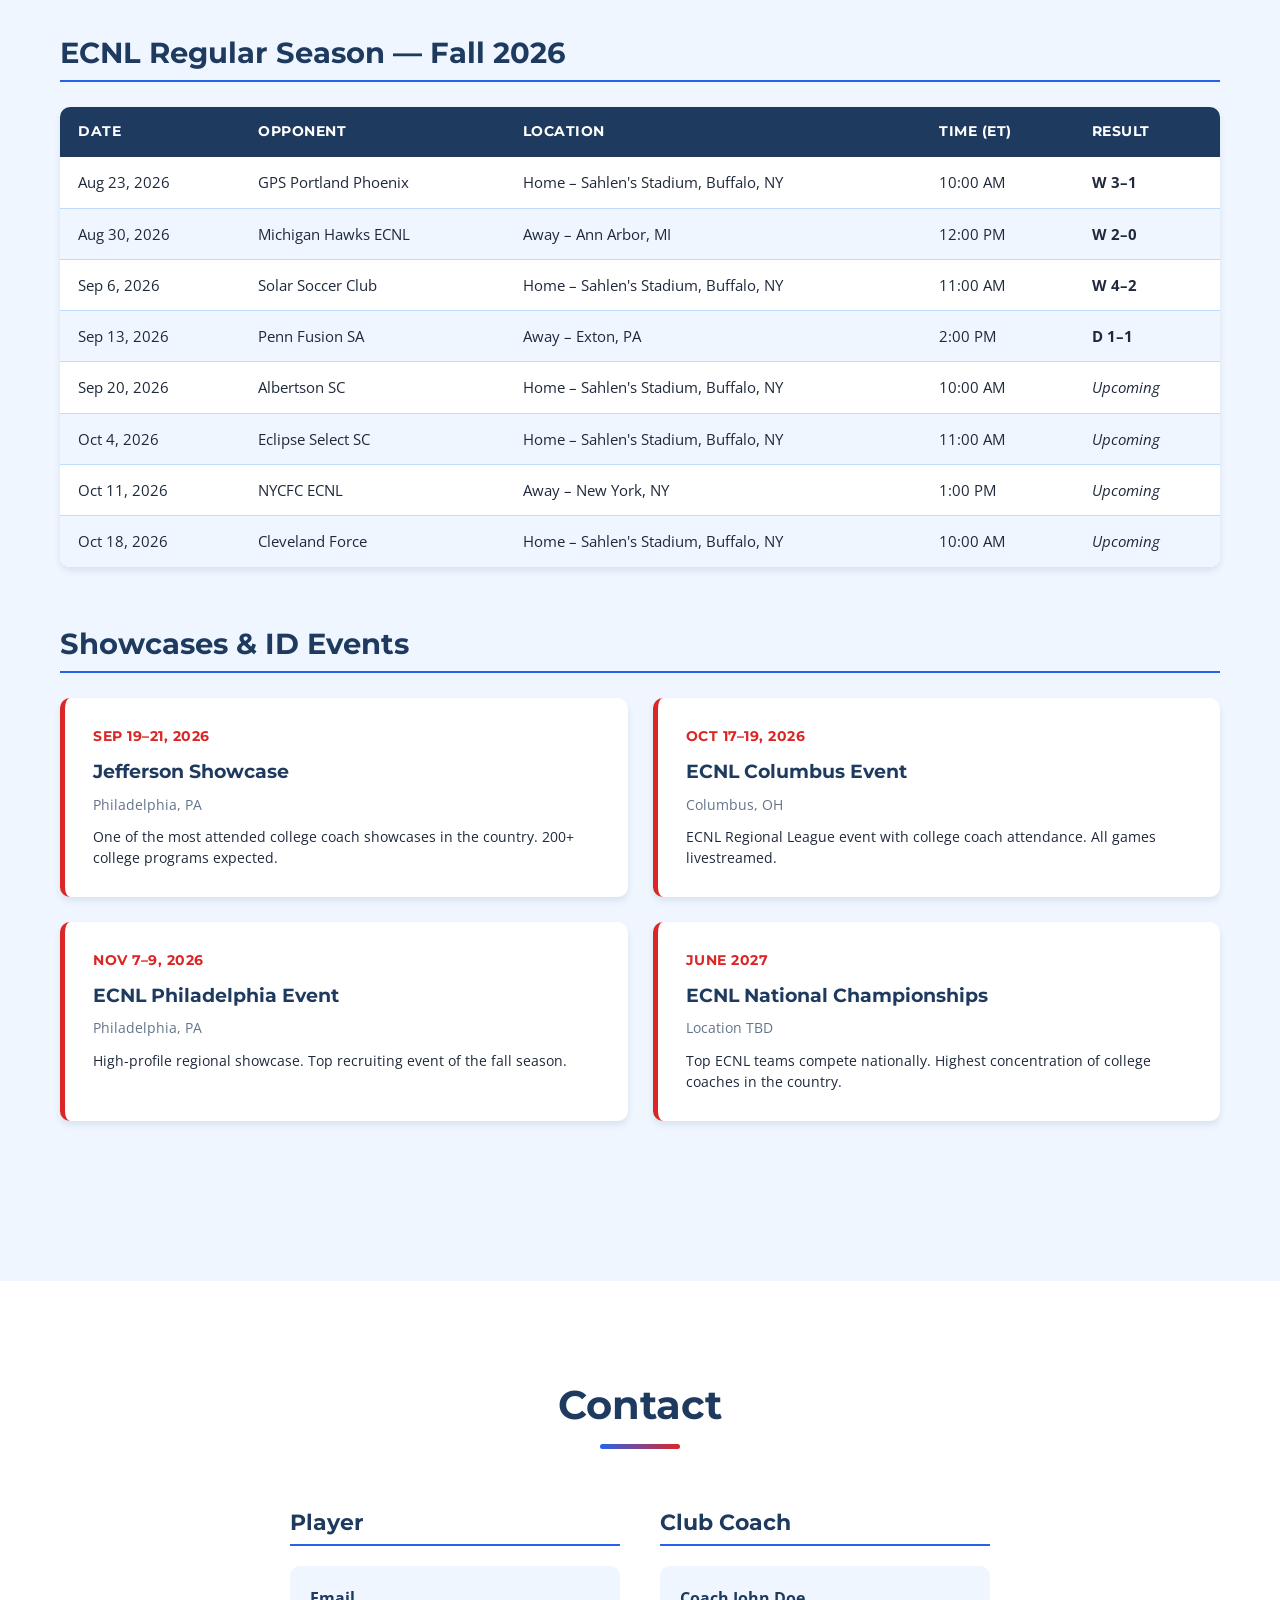
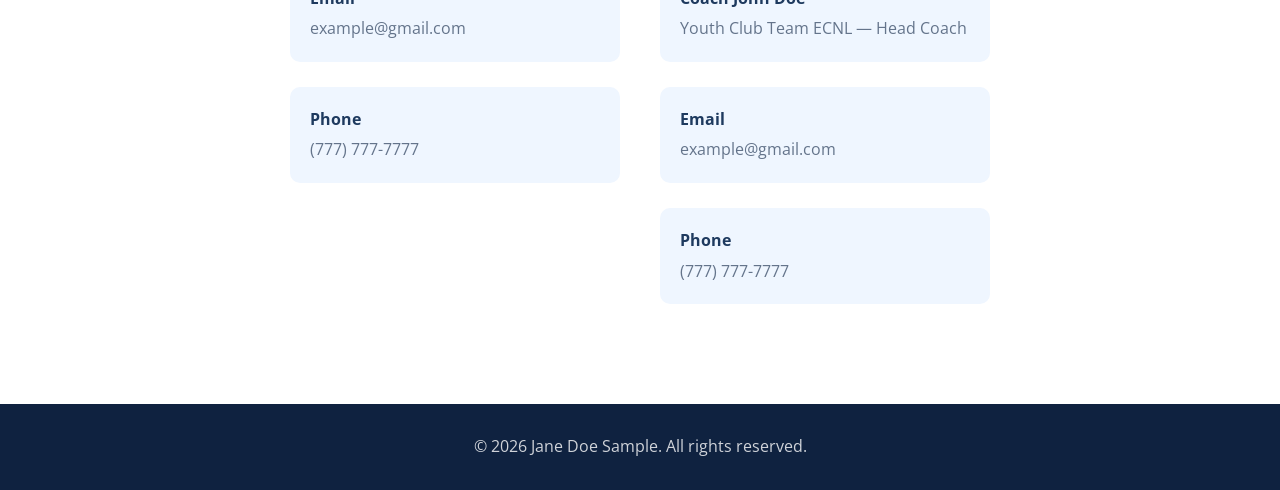
==== commit 9088cf9f: "Update demo: blue/red scheme, new photos, YouTube link, Youth Club Team Co-Authored-By: Claude Sonne" ====
--- a/clients/jordan-williams-demo/index.html
+++ b/clients/jordan-williams-demo/index.html
@@ -38,7 +38,7 @@
             </div>
             <div class="hero-text">
                 <h1>Jane Doe Sample</h1>
-                <p class="hero-club">WNY Flash ECNL</p>
+                <p class="hero-club">Youth Club Team ECNL</p>
                 <p class="hero-position"><span>Forward / Attacking Midfielder</span></p>
                 <div class="hero-badges">
                     <span class="grad-year-badge">Class of 2027</span>
@@ -111,25 +111,25 @@
             <div class="highlights-grid">
                 <div class="highlight-card">
                     <div class="video-container">
-                        <iframe src="https://www.youtube.com/embed/dQw4w9WgXcQ" title="Goals & Finishing" frameborder="0" allow="accelerometer; autoplay; clipboard-write; encrypted-media; gyroscope; picture-in-picture" allowfullscreen></iframe>
+                        <iframe src="https://www.youtube.com/embed/ZlJ3xTY_j_s" title="Goals & Finishing" frameborder="0" allow="accelerometer; autoplay; clipboard-write; encrypted-media; gyroscope; picture-in-picture" allowfullscreen></iframe>
                     </div>
                     <h4>Goals & Finishing</h4>
                 </div>
                 <div class="highlight-card">
                     <div class="video-container">
-                        <iframe src="https://www.youtube.com/embed/dQw4w9WgXcQ" title="Dribbling & 1v1" frameborder="0" allow="accelerometer; autoplay; clipboard-write; encrypted-media; gyroscope; picture-in-picture" allowfullscreen></iframe>
+                        <iframe src="https://www.youtube.com/embed/ZlJ3xTY_j_s" title="Dribbling & 1v1" frameborder="0" allow="accelerometer; autoplay; clipboard-write; encrypted-media; gyroscope; picture-in-picture" allowfullscreen></iframe>
                     </div>
                     <h4>Dribbling & 1v1</h4>
                 </div>
                 <div class="highlight-card">
                     <div class="video-container">
-                        <iframe src="https://www.youtube.com/embed/dQw4w9WgXcQ" title="Assists & Creativity" frameborder="0" allow="accelerometer; autoplay; clipboard-write; encrypted-media; gyroscope; picture-in-picture" allowfullscreen></iframe>
+                        <iframe src="https://www.youtube.com/embed/ZlJ3xTY_j_s" title="Assists & Creativity" frameborder="0" allow="accelerometer; autoplay; clipboard-write; encrypted-media; gyroscope; picture-in-picture" allowfullscreen></iframe>
                     </div>
                     <h4>Assists & Creativity</h4>
                 </div>
             </div>
             <div class="full-video-link">
-                <a href="https://youtu.be/dQw4w9WgXcQ" target="_blank" class="btn btn-primary">Watch Full Highlight Reel</a>
+                <a href="https://youtu.be/ZlJ3xTY_j_s?si=nNoRAHn06jCeqJO6" target="_blank" class="btn btn-primary">Watch Full Highlight Reel</a>
             </div>
         </div>
     </section>
@@ -147,7 +147,7 @@
                     <div class="career-content">
                         <div class="career-header">
                             <div>
-                                <h4>WNY Flash – Elite Clubs National League (ECNL)</h4>
+                                <h4>Youth Club Team – Elite Clubs National League (ECNL)</h4>
                                 <p class="career-role">ECNL Girls | Forward | Team Captain</p>
                             </div>
                             <span class="career-year">2020 – Present</span>
@@ -160,7 +160,7 @@
                             <li>Led team in goals scored in 2024–25 ECNL season</li>
                         </ul>
                     </div>
-                    <img src="academy.jpg" alt="Jane Doe Sample - WNY Flash" class="career-photo">
+                    <img src="academy.jpg" alt="Jane Doe Sample - WNY Flash" class="career-photo" style="object-position: center top;">
                 </div>
             </div>
 
@@ -186,7 +186,7 @@
                             <li>4.4 Weighted GPA — Honor Roll every semester</li>
                         </ul>
                     </div>
-                    <img src="highschool.jpg" alt="Jane Doe Sample - Cary High School" class="career-photo">
+                    <img src="highschool.jpg" alt="Jane Doe Sample - Cary High School" class="career-photo" style="object-fit: cover; object-position: center center;">
                 </div>
             </div>
         </div>
@@ -321,25 +321,25 @@
                     <div class="showcase-card">
                         <div class="showcase-date">Sep 19–21, 2026</div>
                         <div class="showcase-name">Jefferson Showcase</div>
-                        <div class="showcase-location">📍 Philadelphia, PA</div>
+                        <div class="showcase-location">Philadelphia, PA</div>
                         <div class="showcase-detail">One of the most attended college coach showcases in the country. 200+ college programs expected.</div>
                     </div>
                     <div class="showcase-card">
                         <div class="showcase-date">Oct 17–19, 2026</div>
                         <div class="showcase-name">ECNL Columbus Event</div>
-                        <div class="showcase-location">📍 Columbus, OH</div>
+                        <div class="showcase-location">Columbus, OH</div>
                         <div class="showcase-detail">ECNL Regional League event with college coach attendance. All games livestreamed.</div>
                     </div>
                     <div class="showcase-card">
                         <div class="showcase-date">Nov 7–9, 2026</div>
                         <div class="showcase-name">ECNL Philadelphia Event</div>
-                        <div class="showcase-location">📍 Philadelphia, PA</div>
+                        <div class="showcase-location">Philadelphia, PA</div>
                         <div class="showcase-detail">High-profile regional showcase. Top recruiting event of the fall season.</div>
                     </div>
                     <div class="showcase-card">
                         <div class="showcase-date">June 2027</div>
                         <div class="showcase-name">ECNL National Championships</div>
-                        <div class="showcase-location">📍 Location TBD</div>
+                        <div class="showcase-location">Location TBD</div>
                         <div class="showcase-detail">Top ECNL teams compete nationally. Highest concentration of college coaches in the country.</div>
                     </div>
                 </div>
@@ -358,14 +358,12 @@
                         <h3 class="contact-group-title">Player</h3>
                         <div class="contact-info">
                             <div class="contact-item">
-                                <span class="contact-icon">📧</span>
                                 <div>
                                     <strong>Email</strong>
-                                    <p><a href="mailto:jordan.williams.soccer@gmail.com">jordan.williams.soccer@gmail.com</a></p>
+                                    <p><a href="mailto:example@gmail.com">example@gmail.com</a></p>
                                 </div>
                             </div>
                             <div class="contact-item">
-                                <span class="contact-icon">📱</span>
                                 <div>
                                     <strong>Phone</strong>
                                     <p><a href="tel:+17777777777">(777) 777-7777</a></p>
@@ -379,21 +377,18 @@
                         <h3 class="contact-group-title">Club Coach</h3>
                         <div class="contact-info">
                             <div class="contact-item">
-                                <span class="contact-icon">🧑‍🏫</span>
                                 <div>
                                     <strong>Coach John Doe</strong>
-                                    <p>WNY Flash ECNL – Head Coach</p>
+                                    <p>Youth Club Team ECNL — Head Coach</p>
                                 </div>
                             </div>
                             <div class="contact-item">
-                                <span class="contact-icon">📧</span>
                                 <div>
                                     <strong>Email</strong>
-                                    <p><a href="mailto:john.doe@wnyflash.com">john.doe@wnyflash.com</a></p>
+                                    <p><a href="mailto:example@gmail.com">example@gmail.com</a></p>
                                 </div>
                             </div>
                             <div class="contact-item">
-                                <span class="contact-icon">📱</span>
                                 <div>
                                     <strong>Phone</strong>
                                     <p><a href="tel:+17777777777">(777) 777-7777</a></p>
--- a/clients/jordan-williams-demo/styles.css
+++ b/clients/jordan-williams-demo/styles.css
@@ -1,16 +1,16 @@
 /* CSS Variables */
 :root {
-    --primary-color: #7f1d1d;
-    --primary-dark: #450a0a;
-    --secondary-color: #b91c1c;
+    --primary-color: #1e3a5f;
+    --primary-dark: #0f2240;
+    --secondary-color: #2563eb;
     --accent-color: #dc2626;
     --text-color: #1e293b;
     --text-light: #64748b;
     --background: #ffffff;
-    --background-alt: #fef2f2;
-    --border-color: #fecaca;
-    --shadow: 0 4px 6px rgba(127, 29, 29, 0.1);
-    --shadow-lg: 0 10px 25px rgba(127, 29, 29, 0.18);
+    --background-alt: #eff6ff;
+    --border-color: #bfdbfe;
+    --shadow: 0 4px 6px rgba(30, 58, 95, 0.1);
+    --shadow-lg: 0 10px 25px rgba(30, 58, 95, 0.18);
     --transition: all 0.3s ease;
 }
 
@@ -136,7 +136,7 @@
     display: flex;
     align-items: center;
     justify-content: center;
-    background: linear-gradient(135deg, #450a0a 0%, #7f1d1d 55%, #b91c1c 100%);
+    background: linear-gradient(135deg, #0f2240 0%, #1e3a5f 55%, #2563eb 100%);
     color: white;
     padding: 0 20px;
     position: relative;
@@ -150,7 +150,9 @@
     left: 0;
     right: 0;
     bottom: 0;
-    background: url('data:image/svg+xml,<svg xmlns="http://www.w3.org/2000/svg" viewBox="0 0 30 30"><circle cx="15" cy="15" r="1.5" fill="rgba(255,255,255,0.07)"/></svg>') center/30px repeat;
+    background-image:
+        repeating-linear-gradient(45deg,  rgba(255,255,255,0.05) 0px, rgba(255,255,255,0.05) 1px, transparent 1px, transparent 32px),
+        repeating-linear-gradient(-45deg, rgba(255,255,255,0.05) 0px, rgba(255,255,255,0.05) 1px, transparent 1px, transparent 32px);
     pointer-events: none;
 }
 
@@ -206,7 +208,7 @@
 }
 
 .hero-position span {
-    color: #fca5a5;
+    color: #93c5fd;
     font-weight: 800;
 }
 
@@ -233,7 +235,7 @@
     font-size: 1rem;
     font-weight: 700;
     letter-spacing: 1px;
-    box-shadow: 0 4px 14px rgba(220, 38, 38, 0.4);
+    box-shadow: 0 4px 14px rgba(30, 58, 95, 0.35);
 }
 
 /* Buttons */
@@ -253,13 +255,13 @@
 .btn-primary {
     background: var(--accent-color);
     color: white;
-    box-shadow: 0 4px 14px rgba(220, 38, 38, 0.4);
+    box-shadow: 0 4px 14px rgba(30, 58, 95, 0.35);
 }
 
 .btn-primary:hover {
-    background: #b91c1c;
+    background: #1d4ed8;
     transform: translateY(-3px);
-    box-shadow: 0 8px 20px rgba(185, 28, 28, 0.5);
+    box-shadow: 0 8px 20px rgba(30, 58, 95, 0.45);
 }
 
 /* Sections */
@@ -739,7 +741,7 @@
 /* Academic detail highlight */
 .detail-item.academic-highlight {
     border-left-color: var(--accent-color);
-    background: #fff5f5;
+    background: #dbeafe;
 }
 
 .detail-item.academic-highlight strong {
@@ -811,7 +813,7 @@
 }
 
 .schedule-table tr:hover {
-    background: #fee2e2;
+    background: #eff6ff;
 }
 
 .result-win {
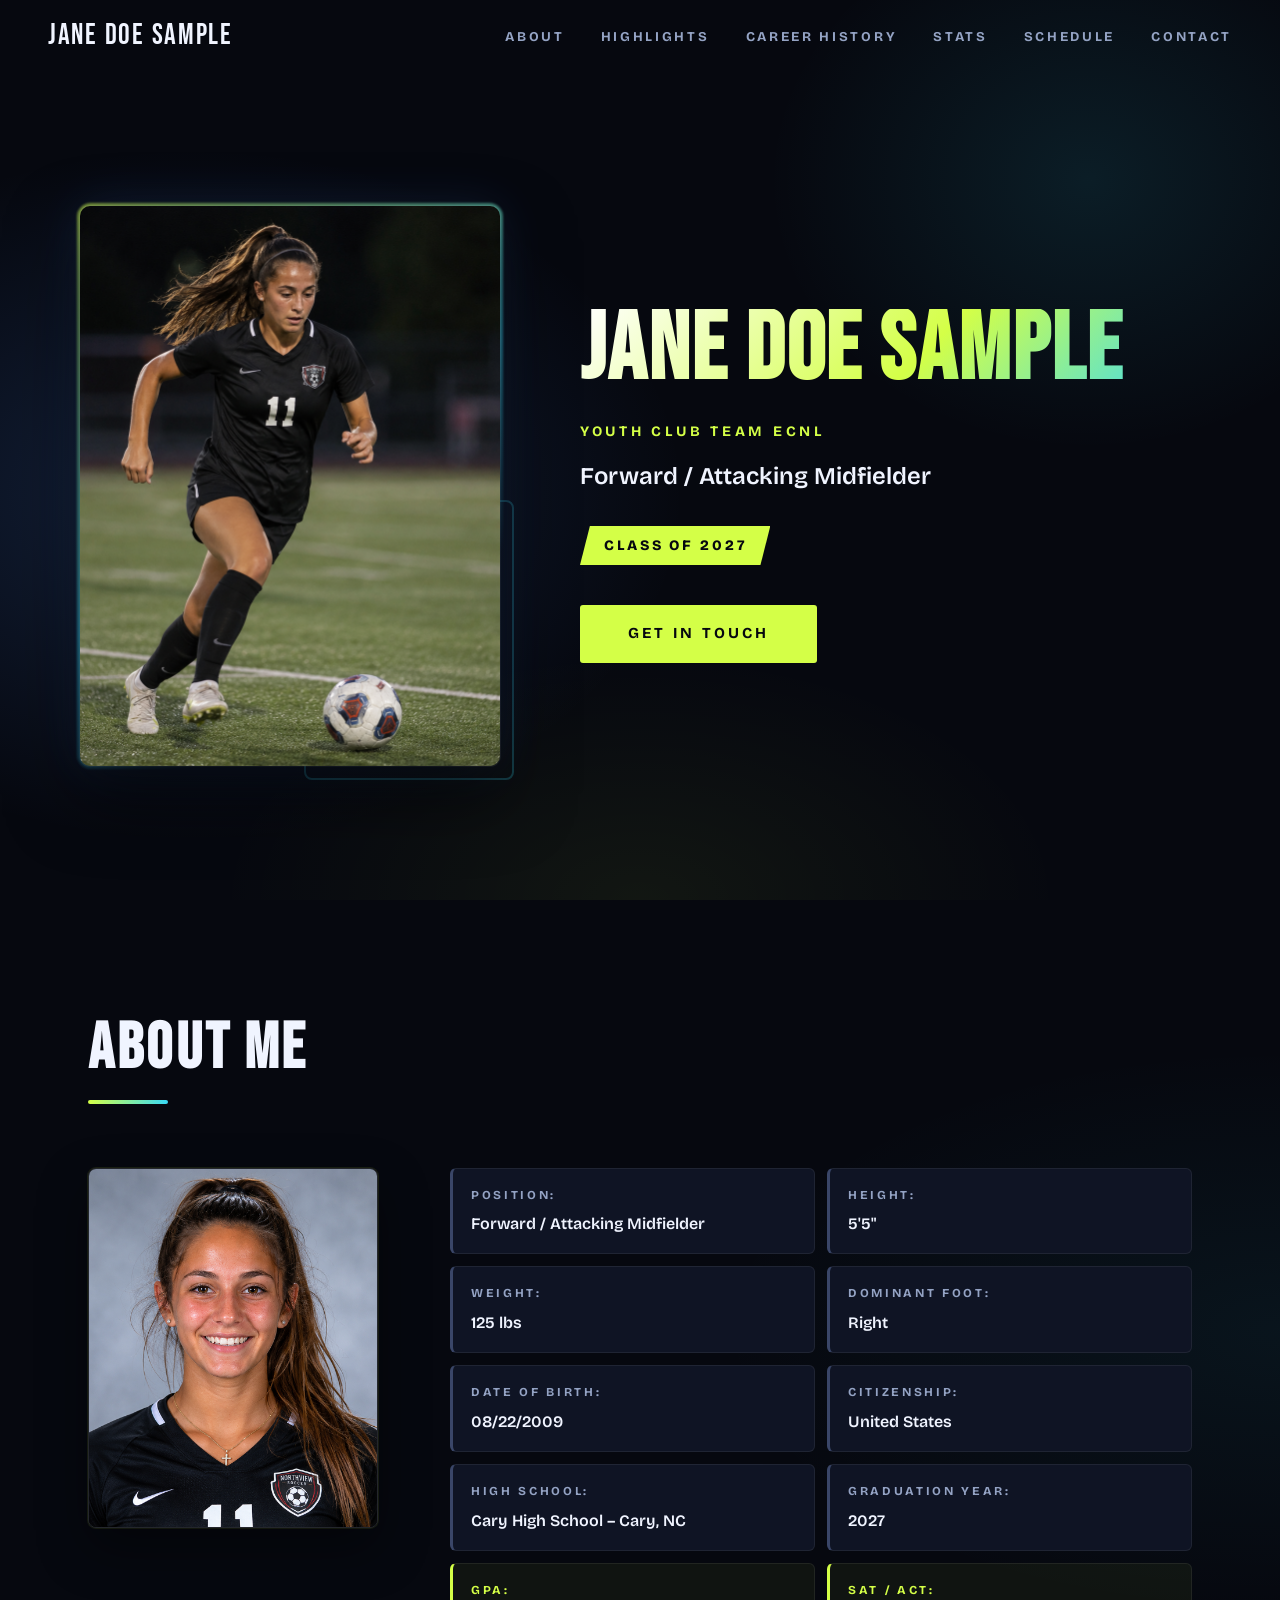
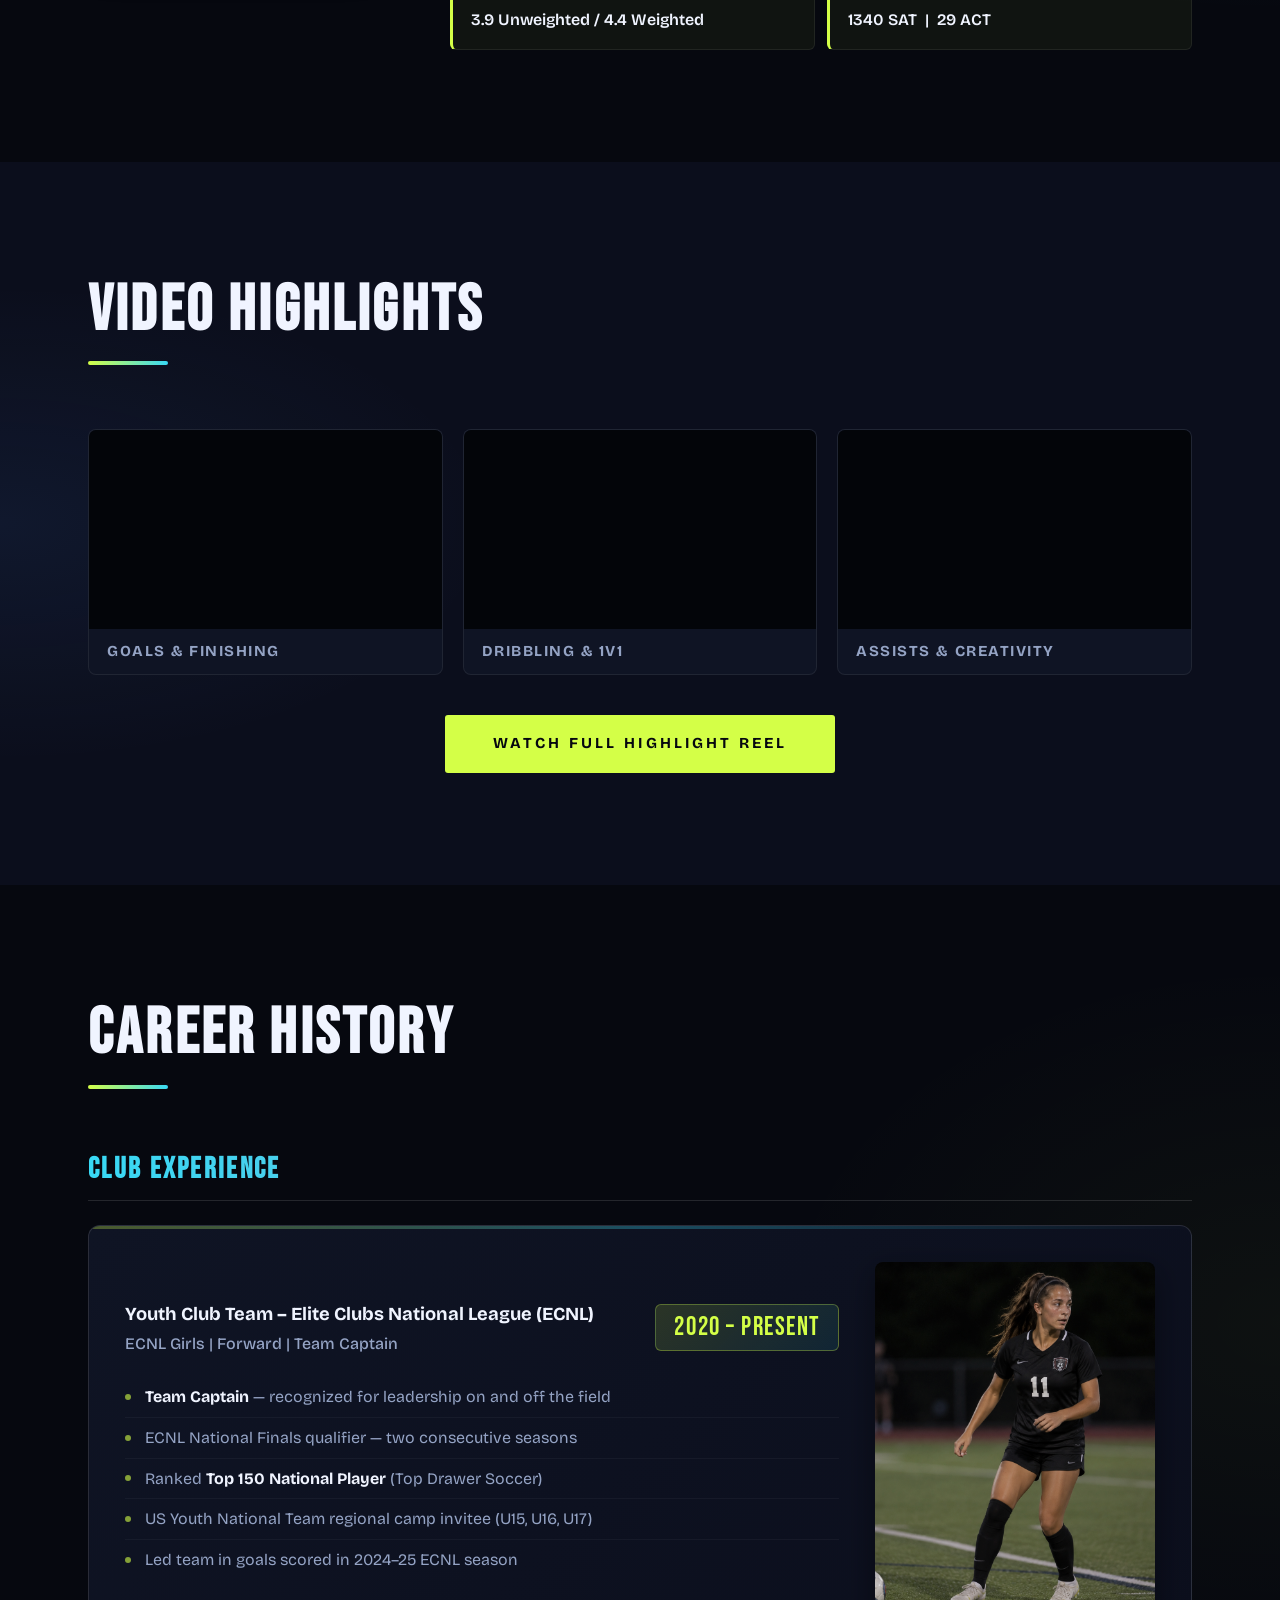
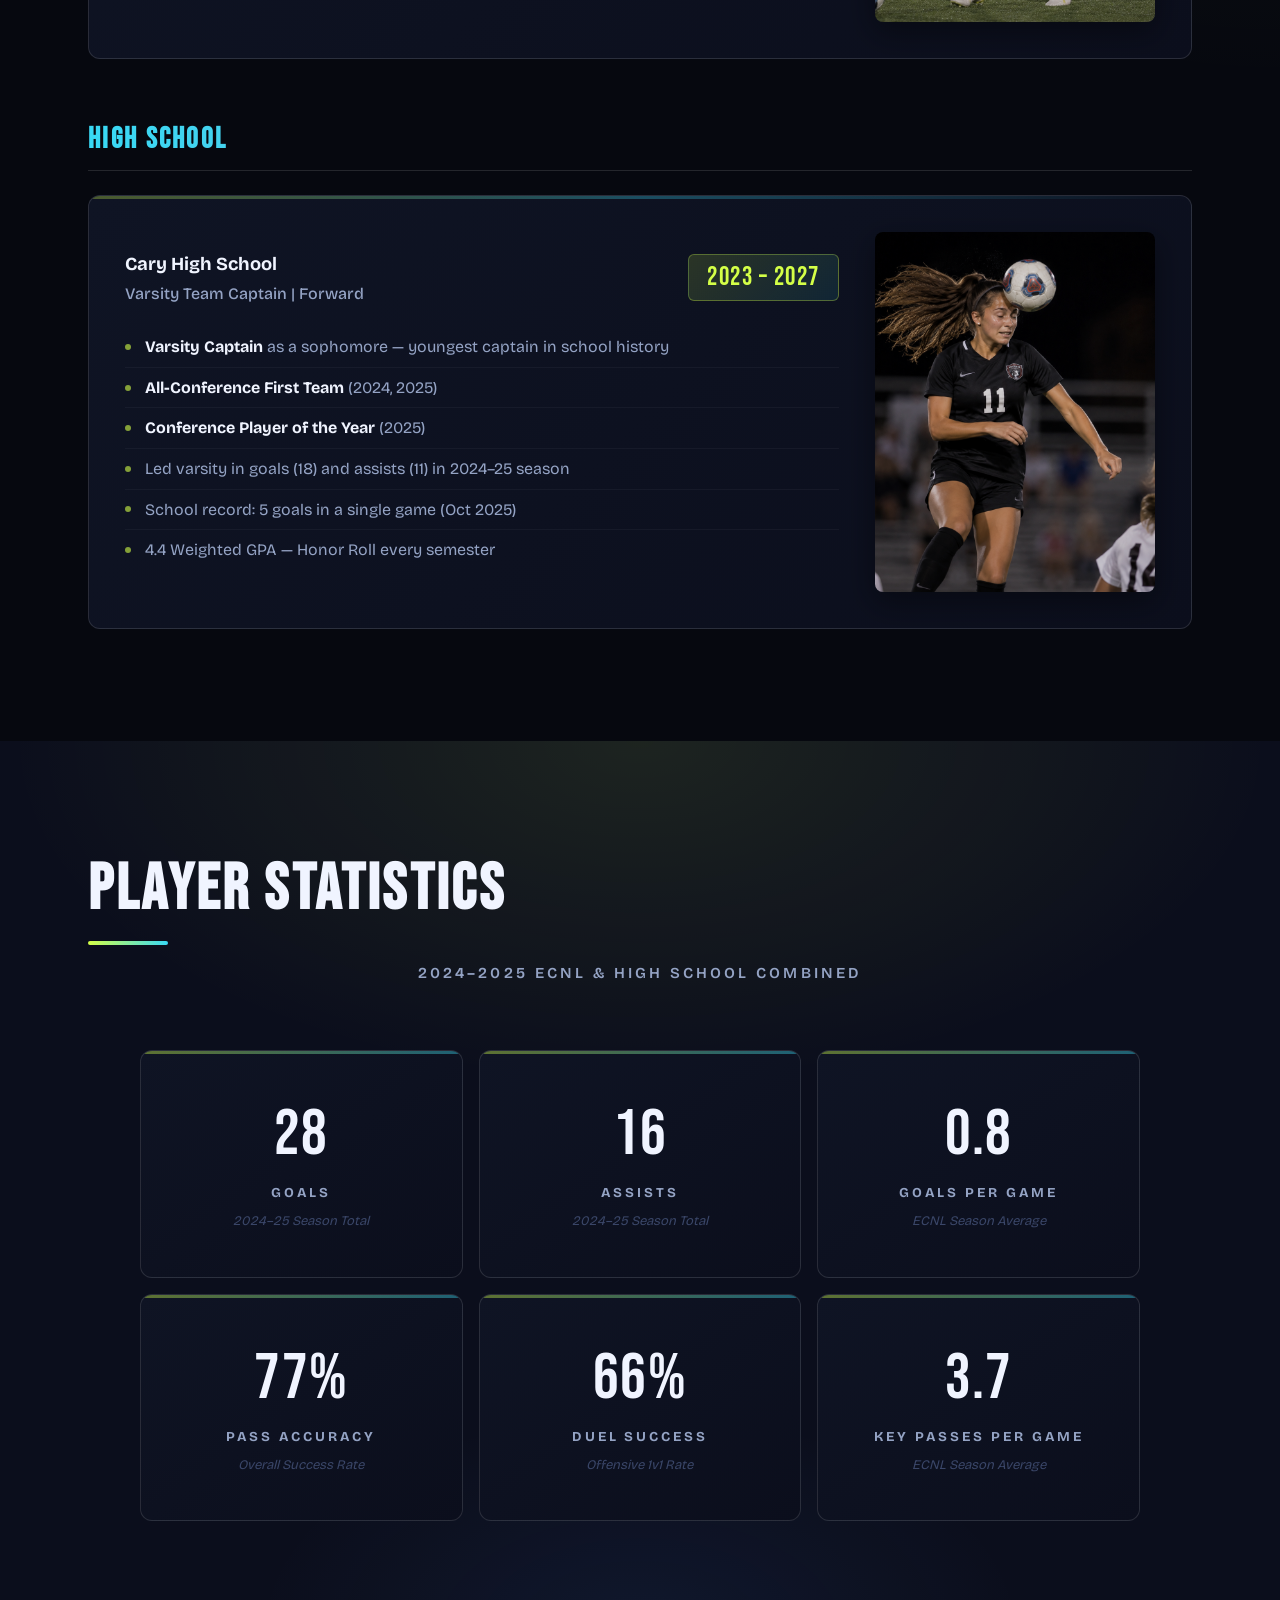
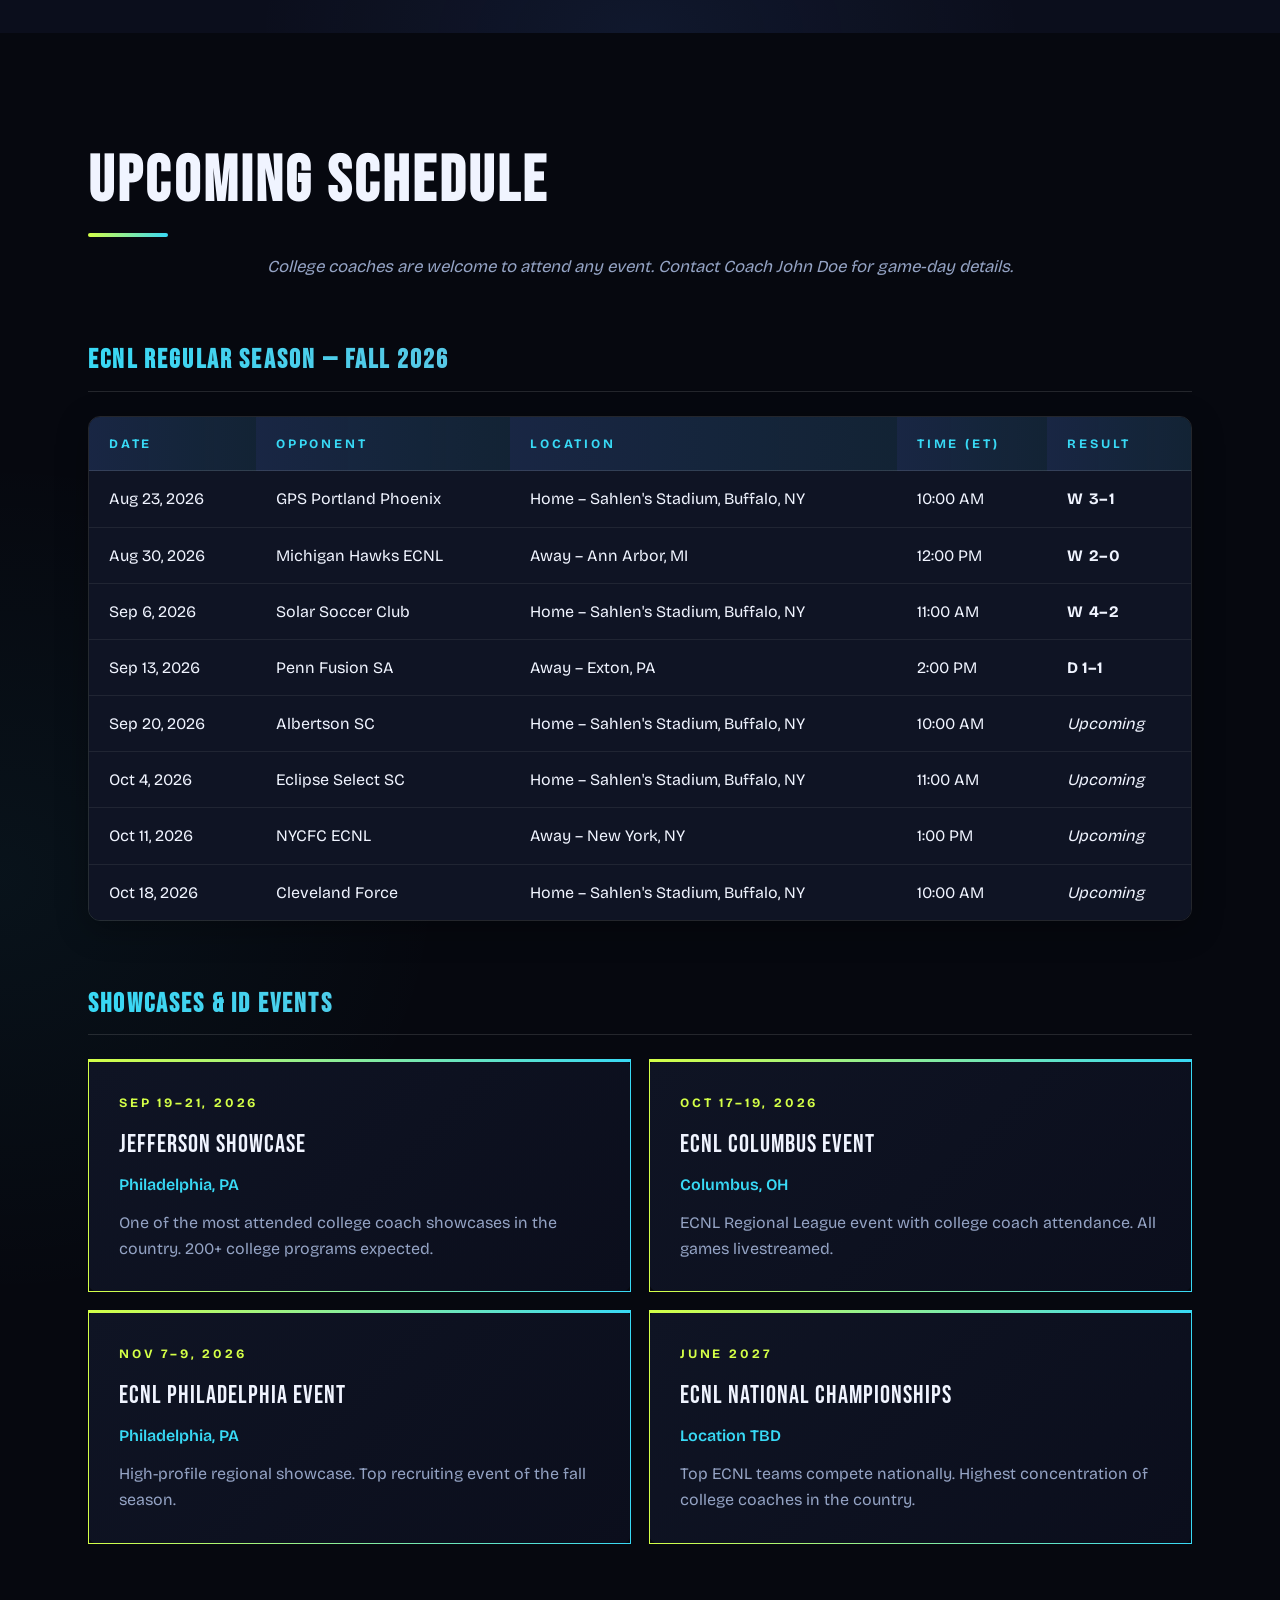
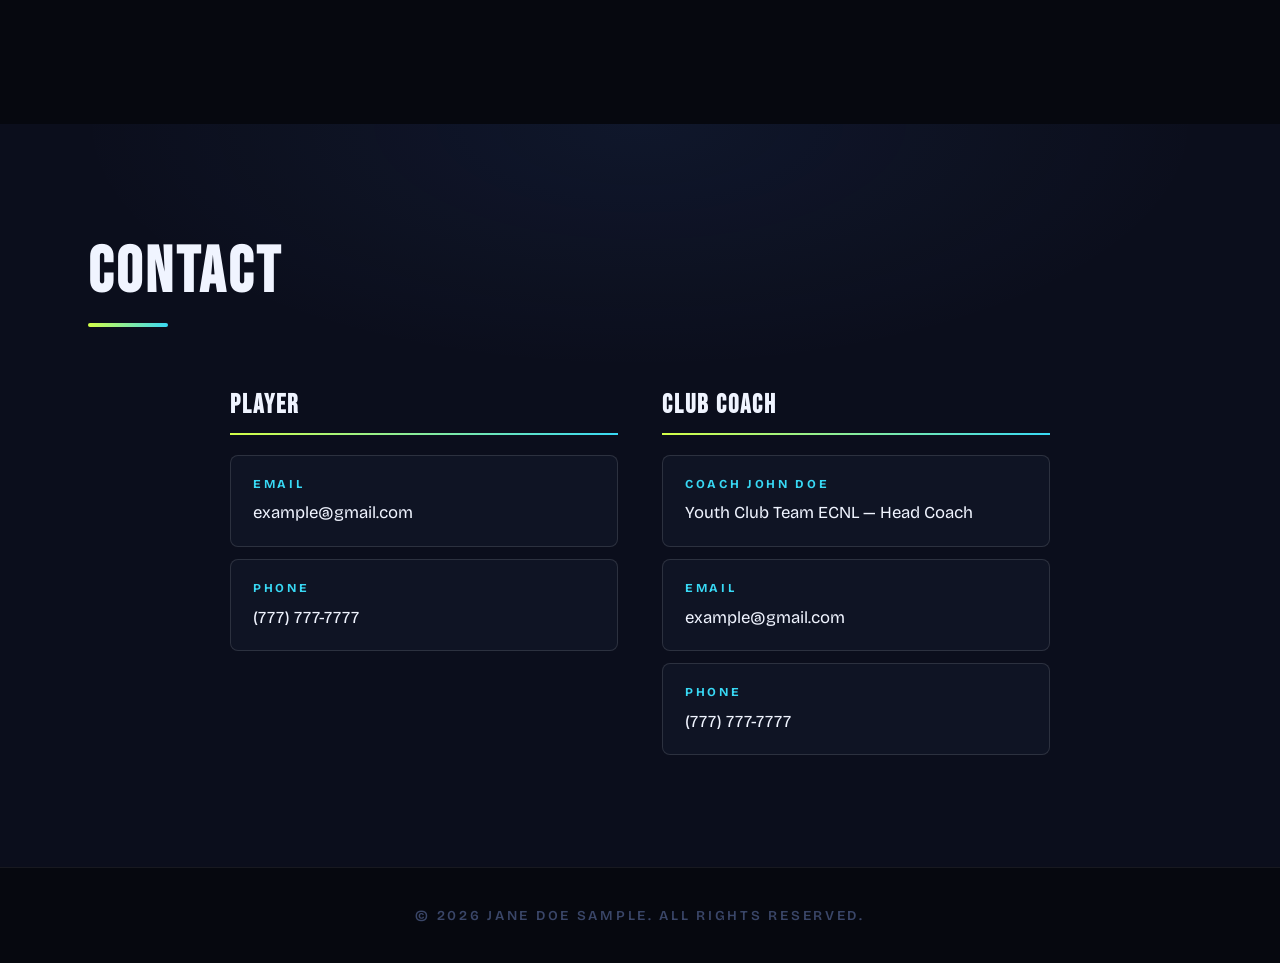
==== commit 8bb168fd: "Redesign Jane Doe sample site with premium dark editorial aesthetic - Replace placeholder images wit" ====
--- a/clients/jordan-williams-demo/index.html
+++ b/clients/jordan-williams-demo/index.html
@@ -34,7 +34,7 @@
     <header class="hero">
         <div class="hero-content">
             <div class="hero-image">
-                <img src="hero-photo.jpg" alt="Jane Doe Sample">
+                <img src="FakePerson2.png" alt="Jane Doe Sample">
             </div>
             <div class="hero-text">
                 <h1>Jane Doe Sample</h1>
@@ -54,7 +54,7 @@
             <h2 class="section-title">About Me</h2>
             <div class="about-content">
                 <div class="about-image">
-                    <img src="head.jpg" alt="Jane Doe Sample - Soccer Player" class="profile-photo">
+                    <img src="FakePerson1.png" alt="Jane Doe Sample - Soccer Player" class="profile-photo">
                 </div>
                 <div class="about-text">
                     <div class="about-details">
@@ -111,25 +111,25 @@
             <div class="highlights-grid">
                 <div class="highlight-card">
                     <div class="video-container">
-                        <iframe src="https://www.youtube.com/embed/ZlJ3xTY_j_s" title="Goals & Finishing" frameborder="0" allow="accelerometer; autoplay; clipboard-write; encrypted-media; gyroscope; picture-in-picture" allowfullscreen></iframe>
+                        <iframe src="https://www.youtube.com/embed/8F9jXYOH2c0" title="Goals & Finishing" frameborder="0" allow="accelerometer; autoplay; clipboard-write; encrypted-media; gyroscope; picture-in-picture" allowfullscreen></iframe>
                     </div>
                     <h4>Goals & Finishing</h4>
                 </div>
                 <div class="highlight-card">
                     <div class="video-container">
-                        <iframe src="https://www.youtube.com/embed/ZlJ3xTY_j_s" title="Dribbling & 1v1" frameborder="0" allow="accelerometer; autoplay; clipboard-write; encrypted-media; gyroscope; picture-in-picture" allowfullscreen></iframe>
+                        <iframe src="https://www.youtube.com/embed/ZPGBceVfV60" title="Dribbling & 1v1" frameborder="0" allow="accelerometer; autoplay; clipboard-write; encrypted-media; gyroscope; picture-in-picture" allowfullscreen></iframe>
                     </div>
                     <h4>Dribbling & 1v1</h4>
                 </div>
                 <div class="highlight-card">
                     <div class="video-container">
-                        <iframe src="https://www.youtube.com/embed/ZlJ3xTY_j_s" title="Assists & Creativity" frameborder="0" allow="accelerometer; autoplay; clipboard-write; encrypted-media; gyroscope; picture-in-picture" allowfullscreen></iframe>
+                        <iframe src="https://www.youtube.com/embed/IyZ1WIua_1s" title="Assists & Creativity" frameborder="0" allow="accelerometer; autoplay; clipboard-write; encrypted-media; gyroscope; picture-in-picture" allowfullscreen></iframe>
                     </div>
                     <h4>Assists & Creativity</h4>
                 </div>
             </div>
             <div class="full-video-link">
-                <a href="https://youtu.be/ZlJ3xTY_j_s?si=nNoRAHn06jCeqJO6" target="_blank" class="btn btn-primary">Watch Full Highlight Reel</a>
+                <a href="https://youtu.be/mJJY53qhJe0?si=z6efXY5zKKOY7IIs" target="_blank" class="btn btn-primary">Watch Full Highlight Reel</a>
             </div>
         </div>
     </section>
@@ -160,7 +160,7 @@
                             <li>Led team in goals scored in 2024–25 ECNL season</li>
                         </ul>
                     </div>
-                    <img src="academy.jpg" alt="Jane Doe Sample - WNY Flash" class="career-photo" style="object-position: center top;">
+                    <img src="FakePerson3.png" alt="Jane Doe Sample - WNY Flash" class="career-photo" style="object-position: center center;">
                 </div>
             </div>
 
@@ -186,7 +186,7 @@
                             <li>4.4 Weighted GPA — Honor Roll every semester</li>
                         </ul>
                     </div>
-                    <img src="highschool.jpg" alt="Jane Doe Sample - Cary High School" class="career-photo" style="object-fit: cover; object-position: center center;">
+                    <img src="FakePerson5.png" alt="Jane Doe Sample - Cary High School" class="career-photo" style="object-fit: cover; object-position: center center;">
                 </div>
             </div>
         </div>
--- a/clients/jordan-williams-demo/styles.css
+++ b/clients/jordan-williams-demo/styles.css
@@ -1,1087 +1,996 @@
-/* CSS Variables */
+/* ================================================================
+   JANE DOE — ATHLETE PORTFOLIO  v2
+   ================================================================ */
+
+@import url('https://fonts.googleapis.com/css2?family=Bebas+Neue&family=Bricolage+Grotesque:opsz,wght@12..60,300;12..60,400;12..60,500;12..60,600;12..60,700;12..60,800&display=swap');
+
 :root {
-    --primary-color: #1e3a5f;
-    --primary-dark: #0f2240;
-    --secondary-color: #2563eb;
-    --accent-color: #dc2626;
-    --text-color: #1e293b;
-    --text-light: #64748b;
-    --background: #ffffff;
-    --background-alt: #eff6ff;
-    --border-color: #bfdbfe;
-    --shadow: 0 4px 6px rgba(30, 58, 95, 0.1);
-    --shadow-lg: 0 10px 25px rgba(30, 58, 95, 0.18);
-    --transition: all 0.3s ease;
-}
-
-/* Reset & Base */
-* {
-    margin: 0;
+  /* Backgrounds */
+  --bg:          #06080f;
+  --bg-raised:   #0b0e1c;
+  --bg-card:     #0f1424;
+  --bg-glass:    rgba(6, 8, 15, 0.90);
+
+  /* Text */
+  --text:        #f0f4ff;
+  --text-sub:    #94a3c4;
+  --text-dim:    #3a4668;
+
+  /* Accents */
+  --lime:        #d4ff47;
+  --lime-dim:    rgba(212, 255, 71, 0.10);
+  --lime-glow:   0 0 40px rgba(212, 255, 71, 0.25);
+  --cyan:        #38d9f5;
+  --cyan-dim:    rgba(56, 217, 245, 0.10);
+  --blue:        #4f8ef7;
+  --blue-dim:    rgba(79, 142, 247, 0.12);
+  --red:         #ff4560;
+
+  /* Borders */
+  --border:      rgba(255, 255, 255, 0.07);
+  --border-mid:  rgba(255, 255, 255, 0.12);
+  --border-hi:   rgba(255, 255, 255, 0.20);
+
+  /* Type */
+  --display:     'Bebas Neue', sans-serif;
+  --body:        'Bricolage Grotesque', sans-serif;
+
+  --ease:        cubic-bezier(0.22, 1, 0.36, 1);
+  --trans:       all 0.32s cubic-bezier(0.4, 0, 0.2, 1);
+}
+
+/* ================================================================
+   RESET
+   ================================================================ */
+*, *::before, *::after { margin: 0; padding: 0; box-sizing: border-box; }
+html { scroll-behavior: smooth; }
+
+body {
+  font-family: var(--body);
+  font-size: 1rem;
+  line-height: 1.7;
+  color: var(--text);
+  background: var(--bg);
+  -webkit-font-smoothing: antialiased;
+}
+
+h1,h2,h3,h4,h5 { font-family: var(--body); font-weight: 700; line-height: 1.15; }
+a { text-decoration: none; color: inherit; transition: var(--trans); }
+img { max-width: 100%; height: auto; display: block; }
+
+.container { max-width: 1200px; margin: 0 auto; padding: 0 48px; }
+
+/* ================================================================
+   NAVBAR
+   ================================================================ */
+.navbar {
+  position: fixed;
+  top: 0; left: 0; right: 0;
+  z-index: 1000;
+  background: transparent;
+  border-bottom: 1px solid transparent;
+  transition: background 0.5s ease, backdrop-filter 0.5s ease, border-color 0.5s ease;
+}
+
+.navbar.scrolled {
+  background: var(--bg-glass);
+  backdrop-filter: blur(24px);
+  -webkit-backdrop-filter: blur(24px);
+  border-bottom-color: var(--border);
+}
+
+.nav-container {
+  max-width: 1300px;
+  margin: 0 auto;
+  padding: 0 48px;
+  display: flex;
+  justify-content: space-between;
+  align-items: center;
+  height: 72px;
+}
+
+.nav-logo {
+  font-family: var(--display);
+  font-size: 1.8rem;
+  letter-spacing: 0.06em;
+  color: var(--text);
+}
+.nav-logo:hover { color: var(--lime); }
+
+.nav-menu { display: flex; list-style: none; gap: 36px; }
+
+.nav-menu a {
+  font-size: 0.84rem;
+  font-weight: 700;
+  letter-spacing: 0.2em;
+  text-transform: uppercase;
+  color: var(--text-sub);
+  position: relative;
+  padding: 4px 0;
+}
+.nav-menu a::after {
+  content: '';
+  position: absolute;
+  bottom: 0; left: 0;
+  width: 0; height: 1px;
+  background: var(--lime);
+  transition: width 0.3s var(--ease);
+}
+.nav-menu a:hover { color: var(--text); }
+.nav-menu a:hover::after { width: 100%; }
+
+.nav-toggle {
+  display: none;
+  flex-direction: column;
+  gap: 5px;
+  background: none;
+  border: none;
+  cursor: pointer;
+  padding: 8px;
+}
+.nav-toggle span { width: 24px; height: 2px; background: var(--text); border-radius: 1px; transition: var(--trans); display: block; }
+
+/* ================================================================
+   HERO  — Photo LEFT, text RIGHT
+   ================================================================ */
+.hero {
+  position: relative;
+  min-height: 100vh;
+  overflow: hidden;
+  /* Rich directional gradient — not flat black */
+  background:
+    radial-gradient(ellipse 70% 70% at 15% 55%, rgba(79,142,247,0.18) 0%, transparent 55%),
+    radial-gradient(ellipse 50% 60% at 85% 20%, rgba(56,217,245,0.10) 0%, transparent 50%),
+    radial-gradient(ellipse 60% 50% at 50% 100%, rgba(212,255,71,0.06) 0%, transparent 55%),
+    #06080f;
+  display: flex;
+  align-items: center;
+  padding-top: 72px;
+}
+
+.hero-content {
+  position: relative;
+  z-index: 2;
+  width: 100%;
+  max-width: 1300px;
+  margin: 0 auto;
+  padding: 60px 80px;
+  display: flex;
+  align-items: center;
+  gap: 80px;
+}
+
+/* ---- Photo (LEFT) ---- */
+.hero-image {
+  position: relative;
+  flex-shrink: 0;
+  width: 420px;
+  /* Entrance animation */
+  opacity: 0;
+  transform: translateX(-30px);
+  animation: heroImgIn 1.1s var(--ease) 0.05s forwards;
+}
+
+/* Glowing gradient border frame */
+.hero-image::before {
+  content: '';
+  position: absolute;
+  inset: -3px;
+  background: linear-gradient(145deg, var(--lime) 0%, var(--cyan) 50%, transparent 75%);
+  border-radius: 14px;
+  z-index: 0;
+  opacity: 0.55;
+  filter: blur(1px);
+}
+
+/* Subtle offset decorative block */
+.hero-image::after {
+  content: '';
+  position: absolute;
+  bottom: -14px;
+  right: -14px;
+  width: 50%;
+  height: 50%;
+  border: 2px solid var(--cyan);
+  border-radius: 8px;
+  opacity: 0.25;
+  z-index: 0;
+}
+
+.hero-image img {
+  position: relative;
+  z-index: 1;
+  width: 100%;
+  height: 560px;
+  object-fit: cover;
+  object-position: center 15%;
+  border-radius: 10px;
+  box-shadow:
+    0 30px 70px rgba(0,0,0,0.6),
+    0 0 0 1px rgba(255,255,255,0.08),
+    0 0 50px rgba(79,142,247,0.15);
+}
+
+/* ---- Text (RIGHT) ---- */
+.hero-text {
+  flex: 1;
+  text-align: left;
+}
+
+.hero-text > * {
+  opacity: 0;
+  transform: translateX(24px);
+  animation: heroTextIn 0.85s var(--ease) forwards;
+}
+.hero h1         { animation-delay: 0.15s; }
+.hero .hero-club { animation-delay: 0.30s; }
+.hero .hero-position { animation-delay: 0.44s; }
+.hero .hero-badges   { animation-delay: 0.57s; }
+.hero .btn           { animation-delay: 0.70s; }
+
+@keyframes heroImgIn {
+  to { opacity: 1; transform: translateX(0); }
+}
+@keyframes heroTextIn {
+  to { opacity: 1; transform: translateX(0); }
+}
+
+.hero h1 {
+  font-family: var(--display);
+  font-size: clamp(4.5rem, 7.5vw, 9.5rem);
+  line-height: 0.88;
+  letter-spacing: 0.02em;
+  color: var(--text);
+  margin-bottom: 26px;
+  /* Gradient shimmer on name */
+  background: linear-gradient(135deg, #ffffff 0%, #d4ff47 55%, #38d9f5 100%);
+  -webkit-background-clip: text;
+  -webkit-text-fill-color: transparent;
+  background-clip: text;
+}
+
+.hero-club {
+  font-size: 0.9rem;
+  font-weight: 700;
+  letter-spacing: 0.26em;
+  text-transform: uppercase;
+  color: var(--lime);
+  margin-bottom: 16px;
+}
+
+.hero-position {
+  font-size: 1.5rem;
+  font-weight: 500;
+  color: var(--text-sub);
+  margin-bottom: 32px;
+  line-height: 1.4;
+}
+.hero-position span { color: var(--text); font-weight: 600; }
+
+.hero-badges { margin-bottom: 40px; }
+
+.grad-year-badge {
+  display: inline-block;
+  background: var(--lime);
+  color: var(--bg);
+  padding: 8px 24px 7px;
+  font-size: 0.9rem;
+  font-weight: 800;
+  letter-spacing: 0.2em;
+  text-transform: uppercase;
+  clip-path: polygon(10px 0%, 100% 0%, calc(100% - 10px) 100%, 0% 100%);
+}
+
+/* ================================================================
+   BUTTONS
+   ================================================================ */
+.btn {
+  display: inline-block;
+  padding: 16px 48px;
+  font-family: var(--body);
+  font-size: 0.95rem;
+  font-weight: 700;
+  letter-spacing: 0.2em;
+  text-transform: uppercase;
+  cursor: pointer;
+  transition: var(--trans);
+  border: none;
+  border-radius: 3px;
+}
+.btn-primary { background: var(--lime); color: var(--bg); }
+.btn-primary:hover {
+  background: #dcff6a;
+  transform: translateY(-3px);
+  box-shadow: var(--lime-glow);
+}
+
+/* ================================================================
+   SECTIONS
+   ================================================================ */
+.section { padding: 112px 0; }
+
+.section.about {
+  background:
+    radial-gradient(ellipse 80% 60% at 100% 50%, rgba(56,217,245,0.06) 0%, transparent 55%),
+    var(--bg);
+}
+.section.highlights {
+  background:
+    radial-gradient(ellipse 70% 60% at 0% 50%, rgba(79,142,247,0.08) 0%, transparent 55%),
+    var(--bg-raised);
+}
+.section.career {
+  background:
+    radial-gradient(ellipse 80% 50% at 100% 30%, rgba(212,255,71,0.04) 0%, transparent 50%),
+    var(--bg);
+}
+.section.stats {
+  background:
+    radial-gradient(ellipse 90% 70% at 50% 0%, rgba(212,255,71,0.09) 0%, transparent 55%),
+    radial-gradient(ellipse 60% 50% at 50% 100%, rgba(79,142,247,0.08) 0%, transparent 50%),
+    var(--bg-raised);
+}
+.section.schedule {
+  background:
+    radial-gradient(ellipse 70% 50% at 0% 50%, rgba(56,217,245,0.05) 0%, transparent 50%),
+    var(--bg);
+}
+.section.contact {
+  background:
+    radial-gradient(ellipse 80% 60% at 50% 0%, rgba(79,142,247,0.07) 0%, transparent 55%),
+    var(--bg-raised);
+}
+
+/* ================================================================
+   SECTION TITLES  — no counters, bigger, gradient underline
+   ================================================================ */
+.section-title {
+  font-family: var(--display);
+  font-size: clamp(3rem, 5vw, 5.5rem);
+  letter-spacing: 0.05em;
+  color: var(--text);
+  text-align: left;
+  margin-bottom: 64px;
+  position: relative;
+  display: inline-block;
+}
+
+.section-title::before { display: none; }
+
+.section-title::after {
+  content: '';
+  display: block;
+  width: 80px;
+  height: 4px;
+  margin-top: 14px;
+  background: linear-gradient(90deg, var(--lime), var(--cyan));
+  border-radius: 2px;
+}
+
+/* ================================================================
+   ABOUT
+   ================================================================ */
+.about-content {
+  display: grid;
+  grid-template-columns: 290px 1fr;
+  gap: 72px;
+  align-items: start;
+}
+
+.about-image { position: relative; }
+
+.profile-photo {
+  width: 100%;
+  height: 360px;
+  object-fit: cover;
+  object-position: center top;
+  border-radius: 8px;
+  border: 1px solid var(--border-mid);
+  box-shadow: 0 20px 50px rgba(0,0,0,0.4), 0 0 0 1px rgba(212,255,71,0.1);
+}
+
+.about-details {
+  display: grid;
+  grid-template-columns: repeat(2, 1fr);
+  gap: 12px;
+}
+
+.detail-item {
+  padding: 16px 18px;
+  background: var(--bg-card);
+  border: 1px solid var(--border);
+  border-left: 3px solid var(--text-dim);
+  border-radius: 6px;
+  transition: border-left-color 0.25s ease, background 0.25s ease;
+}
+.detail-item:hover {
+  border-left-color: var(--lime);
+  background: rgba(212,255,71,0.04);
+}
+.detail-item strong {
+  display: block;
+  font-size: 0.76rem;
+  font-weight: 700;
+  letter-spacing: 0.22em;
+  text-transform: uppercase;
+  color: var(--text-sub);
+  margin-bottom: 5px;
+}
+.detail-item span { font-size: 1rem; font-weight: 600; color: var(--text); }
+
+.detail-item.academic-highlight {
+  border-left-color: var(--lime);
+  background: rgba(212,255,71,0.05);
+}
+.detail-item.academic-highlight strong { color: var(--lime); }
+
+/* ================================================================
+   HIGHLIGHTS
+   ================================================================ */
+.highlights-grid {
+  display: grid;
+  grid-template-columns: repeat(3, 1fr);
+  gap: 20px;
+  margin-bottom: 40px;
+}
+
+.highlight-card {
+  background: var(--bg-card);
+  border: 1px solid var(--border);
+  border-radius: 8px;
+  overflow: hidden;
+  transition: border-color 0.3s, transform 0.35s var(--ease), box-shadow 0.35s;
+}
+.highlight-card:hover {
+  border-color: rgba(56,217,245,0.3);
+  transform: translateY(-6px);
+  box-shadow: 0 20px 48px rgba(0,0,0,0.45), 0 0 30px rgba(56,217,245,0.08);
+}
+
+.video-container {
+  position: relative;
+  width: 100%; padding-bottom: 56.25%; height: 0; overflow: hidden;
+  background: #030509;
+}
+.video-container iframe { position: absolute; top: 0; left: 0; width: 100%; height: 100%; border: none; }
+
+.highlight-card h4 {
+  padding: 14px 18px;
+  font-size: 0.95rem;
+  font-weight: 700;
+  letter-spacing: 0.1em;
+  text-transform: uppercase;
+  color: var(--text-sub);
+}
+
+.full-video-link { text-align: center; margin-top: 40px; }
+
+/* ================================================================
+   CAREER HISTORY  — redesigned
+   ================================================================ */
+.career-category { margin-bottom: 64px; }
+.career-category:last-child { margin-bottom: 0; }
+
+.career-category-title {
+  font-family: var(--display);
+  font-size: 1.8rem;
+  letter-spacing: 0.08em;
+  text-transform: uppercase;
+  /* Gradient text */
+  background: linear-gradient(90deg, var(--cyan), var(--text-sub));
+  -webkit-background-clip: text;
+  -webkit-text-fill-color: transparent;
+  background-clip: text;
+  margin-bottom: 24px;
+  padding-bottom: 14px;
+  border-bottom: 1px solid var(--border-mid);
+  display: inline-block;
+  width: 100%;
+}
+
+.career-item {
+  background: linear-gradient(135deg, var(--bg-card) 0%, var(--bg-raised) 100%);
+  border: 1px solid var(--border-mid);
+  border-radius: 12px;
+  padding: 36px;
+  margin-bottom: 20px;
+  display: grid;
+  grid-template-columns: 1fr 280px;
+  gap: 36px;
+  align-items: center;
+  position: relative;
+  overflow: hidden;
+  transition: border-color 0.35s ease, transform 0.35s var(--ease), box-shadow 0.35s ease;
+}
+
+/* Top accent bar */
+.career-item::before {
+  content: '';
+  position: absolute;
+  top: 0; left: 0; right: 0;
+  height: 3px;
+  background: linear-gradient(90deg, var(--lime), var(--cyan), transparent);
+  opacity: 0.3;
+  transition: opacity 0.3s ease;
+}
+
+.career-item:hover::before { opacity: 1; }
+
+.career-item:hover {
+  border-color: rgba(212,255,71,0.25);
+  transform: translateY(-4px);
+  box-shadow: 0 20px 50px rgba(0,0,0,0.4), 0 0 30px rgba(212,255,71,0.06);
+}
+
+.career-item:last-child { margin-bottom: 0; }
+
+.career-content { display: flex; flex-direction: column; }
+
+.career-header {
+  display: flex;
+  justify-content: space-between;
+  align-items: flex-start;
+  margin-bottom: 20px;
+  gap: 16px;
+  flex-wrap: wrap;
+}
+
+.career-header h4 {
+  font-size: 1.15rem;
+  font-weight: 700;
+  color: var(--text);
+  margin-bottom: 5px;
+}
+
+.career-role {
+  font-size: 1rem;
+  font-weight: 500;
+  color: var(--text-sub);
+}
+
+.career-year {
+  font-family: var(--display);
+  font-size: 1.6rem;
+  letter-spacing: 0.06em;
+  /* Gradient lime-cyan badge */
+  background: linear-gradient(135deg, rgba(212,255,71,0.15), rgba(56,217,245,0.10));
+  border: 1px solid rgba(212,255,71,0.3);
+  color: var(--lime);
+  padding: 8px 18px 6px;
+  border-radius: 6px;
+  white-space: nowrap;
+  line-height: 1.2;
+  flex-shrink: 0;
+}
+
+.career-highlights { list-style: none; padding: 0; }
+
+.career-highlights li {
+  padding: 7px 0 7px 20px;
+  font-size: 1rem;
+  color: var(--text-sub);
+  line-height: 1.6;
+  position: relative;
+  border-bottom: 1px solid rgba(255,255,255,0.04);
+}
+.career-highlights li:last-child { border-bottom: none; }
+.career-highlights li::before {
+  content: '';
+  position: absolute;
+  left: 0;
+  top: 50%;
+  transform: translateY(-50%);
+  width: 6px; height: 6px;
+  background: var(--lime);
+  border-radius: 50%;
+  opacity: 0.6;
+}
+.career-highlights li strong { color: var(--text); font-weight: 700; }
+
+.career-photo {
+  width: 100%;
+  height: 360px;
+  object-fit: cover;
+  object-position: center center;
+  border-radius: 8px;
+  display: block;
+  order: 2;
+  filter: brightness(0.9) saturate(0.85);
+  transition: filter 0.45s ease, box-shadow 0.45s ease;
+  box-shadow: 0 10px 30px rgba(0,0,0,0.4);
+}
+.career-item:hover .career-photo {
+  filter: brightness(1) saturate(1.1);
+  box-shadow: 0 16px 40px rgba(0,0,0,0.5);
+}
+
+/* ================================================================
+   STATS
+   ================================================================ */
+.stats-subtitle {
+  font-size: 0.95rem;
+  font-weight: 600;
+  letter-spacing: 0.2em;
+  text-transform: uppercase;
+  color: var(--text-sub);
+  text-align: center;
+  margin-top: -48px;
+  margin-bottom: 64px;
+}
+
+.stats-grid {
+  display: grid;
+  grid-template-columns: repeat(3, 1fr);
+  gap: 16px;
+  max-width: 1000px;
+  margin: 0 auto;
+}
+
+.stat-card {
+  background: linear-gradient(145deg, var(--bg-card) 0%, var(--bg-raised) 100%);
+  border: 1px solid var(--border-mid);
+  border-radius: 12px;
+  padding: 52px 24px 44px;
+  text-align: center;
+  position: relative;
+  overflow: hidden;
+  cursor: default;
+  transition: border-color 0.3s, transform 0.35s var(--ease), box-shadow 0.3s;
+}
+
+.stat-card::before {
+  content: '';
+  position: absolute;
+  top: 0; left: 0; right: 0;
+  height: 3px;
+  background: linear-gradient(90deg, var(--lime), var(--cyan));
+  opacity: 0.4;
+  transition: opacity 0.3s;
+}
+.stat-card:hover::before { opacity: 1; }
+.stat-card:hover {
+  border-color: rgba(212,255,71,0.25);
+  transform: translateY(-6px);
+  box-shadow: 0 20px 48px rgba(0,0,0,0.35), 0 0 30px rgba(212,255,71,0.07);
+}
+
+.stat-number {
+  font-family: var(--display);
+  font-size: clamp(3.5rem, 5vw, 5.5rem);
+  line-height: 1;
+  color: var(--text);
+  margin-bottom: 14px;
+  letter-spacing: 0.02em;
+  transition: color 0.3s;
+}
+.stat-card:hover .stat-number { color: var(--lime); }
+
+.stat-label {
+  font-size: 0.85rem;
+  font-weight: 700;
+  letter-spacing: 0.22em;
+  text-transform: uppercase;
+  color: var(--text-sub);
+}
+
+.stat-detail {
+  font-size: 0.82rem;
+  color: var(--text-dim);
+  margin-top: 6px;
+  font-style: italic;
+}
+
+/* ================================================================
+   SCHEDULE  — redesigned
+   ================================================================ */
+.schedule-note {
+  font-size: 1.05rem;
+  color: var(--text-sub);
+  text-align: center;
+  margin-top: -48px;
+  margin-bottom: 64px;
+  font-style: italic;
+}
+
+.schedule-block { margin-bottom: 68px; }
+
+.schedule-category-title {
+  font-family: var(--display);
+  font-size: 1.7rem;
+  letter-spacing: 0.08em;
+  text-transform: uppercase;
+  background: linear-gradient(90deg, var(--cyan), var(--text-sub));
+  -webkit-background-clip: text;
+  -webkit-text-fill-color: transparent;
+  background-clip: text;
+  margin-bottom: 24px;
+  padding-bottom: 14px;
+  border-bottom: 1px solid var(--border-mid);
+  display: inline-block;
+  width: 100%;
+}
+
+.schedule-table-wrapper {
+  overflow-x: auto;
+  border-radius: 12px;
+  border: 1px solid var(--border-mid);
+  box-shadow: 0 8px 32px rgba(0,0,0,0.3);
+}
+
+.schedule-table {
+  width: 100%;
+  border-collapse: collapse;
+  background: var(--bg-card);
+  font-size: 1rem;
+}
+
+.schedule-table th {
+  background: linear-gradient(90deg, rgba(79,142,247,0.15), rgba(56,217,245,0.08));
+  border-bottom: 1px solid var(--border-mid);
+  color: var(--cyan);
+  padding: 16px 20px;
+  text-align: left;
+  font-size: 0.8rem;
+  font-weight: 700;
+  text-transform: uppercase;
+  letter-spacing: 0.22em;
+}
+
+.schedule-table td {
+  padding: 14px 20px;
+  border-bottom: 1px solid var(--border);
+  color: var(--text);
+  font-size: 1rem;
+  transition: background 0.2s, color 0.2s;
+}
+
+.schedule-table tr:last-child td { border-bottom: none; }
+
+.schedule-table tbody tr:hover td {
+  background: rgba(79,142,247,0.07);
+  color: var(--text);
+}
+
+.result-win      { color: #4ade80; font-weight: 700; letter-spacing: 0.04em; }
+.result-draw     { color: #fbbf24; font-weight: 700; }
+.result-loss     { color: var(--red); font-weight: 700; }
+.result-upcoming {
+  color: var(--text-sub);
+  font-style: italic;
+  font-size: 0.95rem;
+}
+
+.showcase-grid {
+  display: grid;
+  grid-template-columns: repeat(2, 1fr);
+  gap: 18px;
+}
+
+.showcase-card {
+  background: linear-gradient(135deg, var(--bg-card) 0%, var(--bg-raised) 100%);
+  border: 1px solid var(--border-mid);
+  border-top: 3px solid transparent;
+  border-image: linear-gradient(90deg, var(--lime), var(--cyan)) 1;
+  padding: 30px;
+  border-radius: 10px;
+  transition: transform 0.3s var(--ease), box-shadow 0.3s ease;
+  position: relative;
+}
+.showcase-card:hover {
+  transform: translateY(-5px);
+  box-shadow: 0 16px 40px rgba(0,0,0,0.35), 0 0 30px rgba(56,217,245,0.07);
+}
+
+.showcase-date {
+  font-size: 0.8rem;
+  font-weight: 700;
+  letter-spacing: 0.22em;
+  text-transform: uppercase;
+  color: var(--lime);
+  margin-bottom: 10px;
+}
+
+.showcase-name {
+  font-family: var(--display);
+  font-size: 1.55rem;
+  letter-spacing: 0.04em;
+  color: var(--text);
+  margin-bottom: 5px;
+}
+
+.showcase-location {
+  font-size: 1rem;
+  font-weight: 600;
+  color: var(--cyan);
+  margin-bottom: 12px;
+}
+
+.showcase-detail {
+  font-size: 1rem;
+  color: var(--text-sub);
+  line-height: 1.6;
+}
+
+/* ================================================================
+   CONTACT
+   ================================================================ */
+.contact-content { max-width: 820px; margin: 0 auto; }
+
+.contact-columns {
+  display: grid;
+  grid-template-columns: 1fr 1fr;
+  gap: 44px;
+}
+
+.contact-group-title {
+  font-family: var(--display);
+  font-size: 1.6rem;
+  letter-spacing: 0.08em;
+  text-transform: uppercase;
+  color: var(--text);
+  margin-bottom: 20px;
+  padding-bottom: 12px;
+  border-bottom: 2px solid;
+  border-image: linear-gradient(90deg, var(--lime), var(--cyan)) 1;
+}
+
+.contact-info { display: flex; flex-direction: column; gap: 12px; }
+
+.contact-item {
+  padding: 18px 22px;
+  background: var(--bg-card);
+  border: 1px solid var(--border-mid);
+  border-radius: 8px;
+  transition: border-color 0.25s, background 0.25s;
+}
+.contact-item:hover {
+  border-color: rgba(212,255,71,0.25);
+  background: rgba(212,255,71,0.03);
+}
+.contact-icon { display: none; }
+
+.contact-item strong {
+  display: block;
+  font-size: 0.76rem;
+  font-weight: 700;
+  letter-spacing: 0.22em;
+  text-transform: uppercase;
+  color: var(--cyan);
+  margin-bottom: 5px;
+}
+.contact-item p { font-size: 1.05rem; color: var(--text); }
+.contact-item a { color: var(--text); }
+.contact-item a:hover { color: var(--lime); }
+
+/* ================================================================
+   FOOTER
+   ================================================================ */
+.footer {
+  background: var(--bg);
+  border-top: 1px solid var(--border);
+  padding: 36px 48px;
+  text-align: center;
+}
+.footer p {
+  font-size: 0.85rem;
+  font-weight: 600;
+  letter-spacing: 0.2em;
+  text-transform: uppercase;
+  color: var(--text-dim);
+}
+
+/* ================================================================
+   SCROLL REVEAL
+   ================================================================ */
+.reveal {
+  opacity: 0;
+  transform: translateY(32px);
+  transition: opacity 0.75s var(--ease), transform 0.75s var(--ease);
+}
+.reveal.visible { opacity: 1; transform: translateY(0); }
+
+/* Section titles get a sideways reveal */
+.section-title.reveal {
+  transform: translateX(-20px);
+}
+.section-title.reveal.visible {
+  opacity: 1;
+  transform: translateX(0);
+}
+
+/* ================================================================
+   RESPONSIVE
+   ================================================================ */
+@media (max-width: 1100px) {
+  .hero-image { width: 360px; }
+  .hero-content { gap: 56px; padding: 60px 48px; }
+  .about-content { grid-template-columns: 240px 1fr; gap: 48px; }
+}
+
+@media (max-width: 900px) {
+  .career-item { grid-template-columns: 1fr; }
+  .career-photo { order: -1; height: 260px; }
+  .stats-grid { grid-template-columns: repeat(3, 1fr); }
+  .highlights-grid { grid-template-columns: repeat(2, 1fr); }
+}
+
+@media (max-width: 768px) {
+  .container { padding: 0 24px; }
+  .nav-container { padding: 0 24px; }
+
+  .nav-menu {
+    position: fixed;
+    top: 72px; left: 0; right: 0;
+    background: rgba(6,8,15,0.97);
+    backdrop-filter: blur(20px);
+    flex-direction: column;
+    padding: 28px 24px;
+    gap: 22px;
+    border-bottom: 1px solid var(--border);
+    transform: translateY(-110%);
+    opacity: 0;
+    visibility: hidden;
+    transition: transform 0.4s var(--ease), opacity 0.3s ease, visibility 0.3s;
+  }
+  .nav-menu.active { transform: translateY(0); opacity: 1; visibility: visible; }
+  .nav-toggle { display: flex; }
+
+  .hero {
+    padding-top: 0;
+    min-height: 100svh;
+    align-items: flex-end;
+    padding-bottom: 60px;
+  }
+  .hero-content {
+    flex-direction: column;
+    gap: 0;
     padding: 0;
-    box-sizing: border-box;
-}
-
-html {
-    scroll-behavior: smooth;
-}
-
-body {
-    font-family: 'Open Sans', sans-serif;
-    color: var(--text-color);
-    line-height: 1.6;
-    background: var(--background);
-}
-
-h1, h2, h3, h4, h5, h6 {
-    font-family: 'Montserrat', sans-serif;
-    font-weight: 700;
-    line-height: 1.2;
-}
-
-a {
-    text-decoration: none;
-    color: inherit;
-    transition: var(--transition);
-}
-
-img {
-    max-width: 100%;
-    height: auto;
-}
-
-.container {
-    max-width: 1200px;
-    margin: 0 auto;
-    padding: 0 20px;
-}
-
-/* Navigation */
-.navbar {
-    position: fixed;
-    top: 0;
-    left: 0;
-    right: 0;
-    background: var(--background);
-    box-shadow: var(--shadow);
-    z-index: 1000;
-}
-
-.nav-container {
-    max-width: 1200px;
-    margin: 0 auto;
-    padding: 0 20px;
-    display: flex;
-    justify-content: space-between;
-    align-items: center;
-    height: 70px;
-}
-
-.nav-logo {
-    font-family: 'Montserrat', sans-serif;
-    font-size: 1.5rem;
-    font-weight: 700;
-    color: var(--primary-color);
-}
-
-.nav-menu {
-    display: flex;
-    list-style: none;
-    gap: 30px;
-}
-
-.nav-menu a {
-    font-weight: 600;
-    color: var(--text-color);
-    padding: 5px 0;
     position: relative;
-}
-
-.nav-menu a::after {
-    content: '';
+  }
+  .hero-image {
     position: absolute;
-    bottom: 0;
-    left: 0;
-    width: 0;
-    height: 2px;
-    background: var(--primary-color);
-    transition: var(--transition);
-}
-
-.nav-menu a:hover::after {
+    top: 0; left: 0; right: 0;
     width: 100%;
-}
-
-.nav-toggle {
-    display: none;
-    flex-direction: column;
-    gap: 5px;
-    background: none;
-    border: none;
-    cursor: pointer;
-    padding: 5px;
-}
-
-.nav-toggle span {
-    width: 25px;
-    height: 3px;
-    background: var(--text-color);
-    border-radius: 2px;
-    transition: var(--transition);
-}
-
-/* Hero Section */
-.hero {
-    height: 100vh;
-    min-height: 700px;
-    display: flex;
-    align-items: center;
-    justify-content: center;
-    background: linear-gradient(135deg, #0f2240 0%, #1e3a5f 55%, #2563eb 100%);
-    color: white;
-    padding: 0 20px;
-    position: relative;
-    overflow: hidden;
-}
-
-.hero::before {
-    content: '';
-    position: absolute;
-    top: 0;
-    left: 0;
-    right: 0;
-    bottom: 0;
-    background-image:
-        repeating-linear-gradient(45deg,  rgba(255,255,255,0.05) 0px, rgba(255,255,255,0.05) 1px, transparent 1px, transparent 32px),
-        repeating-linear-gradient(-45deg, rgba(255,255,255,0.05) 0px, rgba(255,255,255,0.05) 1px, transparent 1px, transparent 32px);
-    pointer-events: none;
-}
-
-.hero-content {
-    position: relative;
-    z-index: 1;
-    display: flex;
-    align-items: center;
-    gap: 80px;
-    max-width: 1200px;
-    margin: 0 auto;
-}
-
-.hero-image {
-    flex-shrink: 0;
-}
-
-.hero-image img {
-    width: 400px;
-    height: 500px;
-    border-radius: 12px;
-    object-fit: cover;
-    object-position: center top;
-    border: 8px solid rgba(255, 255, 255, 0.2);
-    box-shadow: 0 20px 60px rgba(0, 0, 0, 0.4);
-}
-
-.hero-text {
-    text-align: left;
-}
-
-.hero h1 {
-    font-size: 5rem;
-    margin-bottom: 20px;
-    text-shadow: 2px 2px 8px rgba(0, 0, 0, 0.3);
-    font-weight: 900;
-    letter-spacing: -2px;
-    line-height: 1;
-}
-
-.hero-subtitle {
-    font-size: 1.5rem;
-    margin-bottom: 10px;
-    opacity: 0.9;
-    display: none;
-}
-
-.hero-position {
-    font-size: 1.8rem;
-    margin-bottom: 35px;
-    font-weight: 700;
-    letter-spacing: 0.5px;
-}
-
-.hero-position span {
-    color: #93c5fd;
-    font-weight: 800;
-}
-
-.hero-club {
-    font-size: 1.3rem;
-    font-weight: 600;
-    color: rgba(255, 255, 255, 0.75);
-    margin-bottom: 10px;
-    letter-spacing: 1px;
-    text-transform: uppercase;
-}
-
-.hero-badges {
-    margin-bottom: 30px;
-}
-
-.grad-year-badge {
-    display: inline-block;
-    background: var(--accent-color);
-    color: white;
-    padding: 8px 22px;
-    border-radius: 30px;
-    font-family: 'Montserrat', sans-serif;
-    font-size: 1rem;
-    font-weight: 700;
-    letter-spacing: 1px;
-    box-shadow: 0 4px 14px rgba(30, 58, 95, 0.35);
-}
-
-/* Buttons */
-.btn {
-    display: inline-block;
-    padding: 16px 45px;
-    border-radius: 8px;
-    font-weight: 700;
-    font-size: 1.1rem;
-    cursor: pointer;
-    transition: var(--transition);
-    border: none;
-    text-transform: uppercase;
-    letter-spacing: 1px;
-}
-
-.btn-primary {
-    background: var(--accent-color);
-    color: white;
-    box-shadow: 0 4px 14px rgba(30, 58, 95, 0.35);
-}
-
-.btn-primary:hover {
-    background: #1d4ed8;
-    transform: translateY(-3px);
-    box-shadow: 0 8px 20px rgba(30, 58, 95, 0.45);
-}
-
-/* Sections */
-.section {
-    padding: 100px 0;
-}
-
-.section-title {
-    font-size: 2.5rem;
-    text-align: center;
-    margin-bottom: 60px;
-    color: var(--primary-color);
-    position: relative;
-}
-
-.section-title::after {
+    height: 65vmax;
+    opacity: 0;
+    animation: heroImgIn 1.1s var(--ease) 0.05s forwards;
+  }
+  .hero-image::before { border-radius: 0; inset: 0; }
+  .hero-image::after { display: none; }
+  .hero-image img {
+    width: 100%; height: 100%;
+    border-radius: 0;
+    object-position: center 25%;
+  }
+  /* Dark gradient overlay for mobile — bottom half is readable */
+  .hero-image::after {
     content: '';
     display: block;
-    width: 80px;
-    height: 5px;
-    background: linear-gradient(90deg, var(--secondary-color), var(--accent-color));
-    margin: 15px auto 0;
-    border-radius: 3px;
-}
-
-/* About Section */
-.about {
-    background: var(--background);
-}
-
-.about-content {
-    display: grid;
-    grid-template-columns: 300px 1fr;
-    gap: 60px;
-    align-items: center;
-}
-
-.about-image {
-    display: flex;
-    justify-content: center;
-}
-
-.image-placeholder {
-    width: 100%;
-    aspect-ratio: 3/4;
-    background: var(--background-alt);
-    border: 3px dashed var(--border-color);
-    border-radius: 10px;
-    display: flex;
-    align-items: center;
-    justify-content: center;
-    color: var(--text-light);
-    font-weight: 600;
-}
-
-.profile-photo {
-    width: 100%;
-    height: auto;
-    border-radius: 10px;
-    box-shadow: var(--shadow-lg);
-    object-fit: cover;
-}
-
-.about-text .lead {
-    font-size: 1.2rem;
-    margin-bottom: 30px;
-    color: var(--text-light);
-}
-
-.about-details {
-    display: grid;
-    grid-template-columns: repeat(2, 1fr);
-    gap: 20px;
-}
-
-.detail-item {
-    padding: 15px;
-    background: var(--background-alt);
-    border-radius: 8px;
-    border-left: 4px solid var(--primary-color);
-}
-
-.detail-item strong {
-    display: block;
-    color: var(--primary-color);
-    margin-bottom: 5px;
-    font-size: 0.85rem;
-    text-transform: uppercase;
-    letter-spacing: 0.5px;
-}
-
-/* Stats Section */
-.stats {
-    background: var(--background-alt);
-}
-
-.stats-grid {
-    display: grid;
-    grid-template-columns: repeat(3, 1fr);
-    gap: 30px;
-    max-width: 1000px;
-    margin: 0 auto;
-}
-
-.stat-card {
-    background: var(--background);
-    padding: 40px 20px;
-    text-align: center;
-    border-radius: 10px;
-    box-shadow: var(--shadow);
-    transition: var(--transition);
-}
-
-.stat-card:hover {
-    transform: translateY(-5px);
-    box-shadow: var(--shadow-lg);
-}
-
-.stat-number {
-    font-family: 'Montserrat', sans-serif;
-    font-size: 3rem;
-    font-weight: 700;
-    color: var(--primary-color);
-    margin-bottom: 10px;
-}
-
-.stat-label {
-    color: var(--text-light);
-    font-weight: 600;
-    text-transform: uppercase;
-    font-size: 0.85rem;
-    letter-spacing: 1px;
-}
-
-.season-stats h3 {
-    text-align: center;
-    margin-bottom: 30px;
-    color: var(--text-color);
-}
-
-.stats-table {
-    width: 100%;
-    border-collapse: collapse;
-    background: var(--background);
-    border-radius: 10px;
-    overflow: hidden;
-    box-shadow: var(--shadow);
-}
-
-.stats-table th,
-.stats-table td {
-    padding: 15px 20px;
-    text-align: left;
-}
-
-.stats-table th {
-    background: var(--primary-color);
-    color: white;
-    font-weight: 600;
-    text-transform: uppercase;
-    font-size: 0.85rem;
-    letter-spacing: 0.5px;
-}
-
-.stats-table tr:nth-child(even) {
-    background: var(--background-alt);
-}
-
-.stats-table tr:hover {
-    background: rgba(26, 95, 42, 0.05);
-}
-
-/* Highlights Section */
-.highlights {
-    background: var(--background);
-}
-
-.highlights-grid {
-    display: grid;
-    grid-template-columns: repeat(4, 1fr);
-    gap: 25px;
-    margin-bottom: 40px;
-}
-
-.highlight-card {
-    background: var(--background-alt);
-    border-radius: 10px;
-    overflow: hidden;
-    box-shadow: var(--shadow);
-    transition: var(--transition);
-}
-
-.highlight-card:hover {
-    transform: translateY(-5px);
-    box-shadow: var(--shadow-lg);
-}
-
-.video-container {
+    position: absolute;
+    inset: 0;
+    background: linear-gradient(180deg, rgba(6,8,15,0.1) 0%, rgba(6,8,15,0.6) 45%, #06080f 75%);
+  }
+  .hero-text {
     position: relative;
-    width: 100%;
-    padding-bottom: 56.25%;
-    height: 0;
-    overflow: hidden;
-}
-
-.video-container iframe {
-    position: absolute;
-    top: 0;
-    left: 0;
-    width: 100%;
-    height: 100%;
-    border: none;
-}
-
-.highlight-card h4 {
-    padding: 15px 15px;
-    color: var(--primary-color);
-    text-align: center;
-    font-size: 1rem;
-}
-
-.full-video-link {
-    text-align: center;
-    margin-top: 20px;
-}
-
-.pro-film-grid {
-    display: grid;
-    grid-template-columns: repeat(3, 1fr);
-    gap: 25px;
-}
-
-/* Achievements Section */
-.achievements {
-    background: var(--background-alt);
-}
-
-.achievements-grid {
-    display: grid;
-    grid-template-columns: repeat(4, 1fr);
-    gap: 30px;
-}
-
-.achievement-card {
-    background: var(--background);
-    padding: 30px;
-    text-align: center;
-    border-radius: 10px;
-    box-shadow: var(--shadow);
-    transition: var(--transition);
-}
-
-.achievement-card:hover {
-    transform: translateY(-5px);
-    box-shadow: var(--shadow-lg);
-}
-
-.achievement-icon {
-    font-size: 3rem;
-    margin-bottom: 15px;
-}
-
-.achievement-card h4 {
-    color: var(--primary-color);
-    margin-bottom: 5px;
-}
-
-.achievement-card > p {
-    color: var(--text-light);
-    font-size: 0.9rem;
-}
-
-.achievement-desc {
-    margin-top: 10px;
-}
-
-/* Career History Section */
-.career {
-    background: var(--background);
-}
-
-.career-category {
-    margin-bottom: 50px;
-}
-
-.career-category:last-child {
-    margin-bottom: 0;
-}
-
-.career-category-title {
-    font-size: 1.8rem;
-    color: var(--primary-color);
-    margin-bottom: 30px;
-    padding-bottom: 10px;
-    border-bottom: 2px solid var(--secondary-color);
-}
-
-.career-item {
-    background: var(--background-alt);
-    padding: 30px;
-    border-radius: 10px;
-    margin-bottom: 25px;
-    border-left: 4px solid var(--primary-color);
-    box-shadow: var(--shadow);
-    transition: var(--transition);
-    position: relative;
-    display: grid;
-    grid-template-columns: 1fr 280px;
-    gap: 30px;
-    align-items: center;
-}
-
-.career-content {
-    display: flex;
-    flex-direction: column;
-}
-
-.career-photo {
-    width: 100%;
-    height: 380px;
-    object-fit: cover;
-    object-position: center 30%;
-    border-radius: 8px;
-    box-shadow: 0 4px 12px rgba(0, 0, 0, 0.15);
-    order: 2;
-}
-
-.career-item:hover {
-    box-shadow: var(--shadow-lg);
-    transform: translateX(5px);
-}
-
-.career-item:last-child {
-    margin-bottom: 0;
-}
-
-.career-header {
-    display: flex;
-    justify-content: space-between;
-    align-items: flex-start;
-    margin-bottom: 20px;
-    flex-wrap: wrap;
-    gap: 15px;
-}
-
-.career-header h4 {
-    font-size: 1.4rem;
-    color: var(--primary-color);
-    margin-bottom: 5px;
-}
-
-.career-role {
-    color: var(--text-light);
-    font-weight: 600;
-    font-size: 1rem;
-}
-
-.career-year {
-    background: var(--primary-color);
-    color: white;
-    padding: 8px 16px;
-    border-radius: 20px;
-    font-weight: 600;
-    font-size: 0.9rem;
-    white-space: nowrap;
-}
-
-.career-highlights {
-    list-style: disc;
-    padding-left: 25px;
-}
-
-.career-highlights li {
-    padding: 8px 0;
-    color: var(--text-color);
-    line-height: 1.6;
-    margin-left: 15px;
-}
-
-.career-highlights li strong {
-    color: var(--primary-color);
-}
-
-/* Stats Section Enhancements */
-.stats-subtitle {
-    text-align: center;
-    font-size: 1.1rem;
-    color: var(--text-light);
-    margin-top: -40px;
-    margin-bottom: 40px;
-    font-style: italic;
-}
-
-.stat-detail {
-    font-size: 0.75rem;
-    color: var(--text-light);
-    margin-top: 5px;
-}
-
-.stats-note {
-    text-align: center;
-    color: var(--text-light);
-    margin-top: 20px;
-    font-size: 0.95rem;
-}
-
-/* Contact Section */
-.contact {
-    background: var(--background);
-}
-
-.contact-content {
-    max-width: 700px;
-    margin: 0 auto;
-}
-
-.contact-info {
-    display: flex;
-    flex-direction: column;
-    gap: 25px;
-}
-
-.contact-item {
-    display: flex;
-    align-items: center;
-    gap: 20px;
-    padding: 20px;
-    background: var(--background-alt);
-    border-radius: 10px;
-}
-
-.contact-icon {
-    font-size: 1.5rem;
-}
-
-.contact-item strong {
-    display: block;
-    color: var(--primary-color);
-    margin-bottom: 5px;
-}
-
-.contact-item p {
-    color: var(--text-light);
-}
-
-.social-links {
-    text-align: center;
-    padding: 30px;
-    background: var(--background-alt);
-    border-radius: 10px;
-}
-
-.social-links h4 {
-    margin-bottom: 20px;
-    color: var(--primary-color);
-}
-
-.social-icons {
-    display: flex;
-    justify-content: center;
-    gap: 20px;
-}
-
-.social-link {
-    padding: 10px 20px;
-    background: var(--primary-color);
-    color: white;
-    border-radius: 5px;
-    font-weight: 600;
-    font-size: 0.9rem;
-}
-
-.social-link:hover {
-    background: var(--primary-dark);
-}
-
-/* Academic detail highlight */
-.detail-item.academic-highlight {
-    border-left-color: var(--accent-color);
-    background: #dbeafe;
-}
-
-.detail-item.academic-highlight strong {
-    color: var(--primary-color);
-}
-
-/* Schedule Section */
-.schedule {
-    background: var(--background-alt);
-}
-
-.schedule-note {
-    text-align: center;
-    font-size: 1rem;
-    color: var(--text-light);
-    margin-top: -40px;
-    margin-bottom: 50px;
-    font-style: italic;
-}
-
-.schedule-block {
-    margin-bottom: 60px;
-}
-
-.schedule-category-title {
-    font-size: 1.8rem;
-    color: var(--primary-color);
-    margin-bottom: 25px;
-    padding-bottom: 10px;
-    border-bottom: 2px solid var(--secondary-color);
-}
-
-.schedule-table-wrapper {
-    overflow-x: auto;
-    border-radius: 10px;
-    box-shadow: var(--shadow);
-}
-
-.schedule-table {
-    width: 100%;
-    border-collapse: collapse;
-    background: var(--background);
-    font-size: 0.95rem;
-}
-
-.schedule-table th {
-    background: var(--primary-color);
-    color: white;
-    padding: 14px 18px;
-    text-align: left;
-    font-family: 'Montserrat', sans-serif;
-    font-size: 0.85rem;
-    text-transform: uppercase;
-    letter-spacing: 0.5px;
-}
-
-.schedule-table td {
-    padding: 13px 18px;
-    border-bottom: 1px solid var(--border-color);
-    color: var(--text-color);
-}
-
-.schedule-table tr:last-child td {
-    border-bottom: none;
-}
-
-.schedule-table tr:nth-child(even) {
-    background: var(--background-alt);
-}
-
-.schedule-table tr:hover {
-    background: #eff6ff;
-}
-
-.result-win {
-    color: #166534;
-    font-weight: 700;
-}
-
-.result-draw {
-    color: #92400e;
-    font-weight: 700;
-}
-
-.result-loss {
-    color: #991b1b;
-    font-weight: 700;
-}
-
-.result-upcoming {
-    color: var(--text-light);
-    font-style: italic;
-}
-
-.showcase-grid {
-    display: grid;
-    grid-template-columns: repeat(2, 1fr);
-    gap: 25px;
-}
-
-.showcase-card {
-    background: var(--background);
-    border-radius: 10px;
-    padding: 28px;
-    box-shadow: var(--shadow);
-    border-left: 5px solid var(--accent-color);
-    transition: var(--transition);
-}
-
-.showcase-card:hover {
-    transform: translateY(-4px);
-    box-shadow: var(--shadow-lg);
-}
-
-.showcase-date {
-    font-family: 'Montserrat', sans-serif;
-    font-size: 0.85rem;
-    font-weight: 700;
-    color: var(--accent-color);
-    text-transform: uppercase;
-    letter-spacing: 0.5px;
-    margin-bottom: 8px;
-}
-
-.showcase-name {
-    font-family: 'Montserrat', sans-serif;
-    font-size: 1.2rem;
-    font-weight: 700;
-    color: var(--primary-color);
-    margin-bottom: 6px;
-}
-
-.showcase-location {
-    font-size: 0.9rem;
-    color: var(--text-light);
-    margin-bottom: 10px;
-}
-
-.showcase-detail {
-    font-size: 0.9rem;
-    color: var(--text-color);
-    line-height: 1.5;
-}
-
-/* Contact two-column layout */
-.contact-columns {
-    display: grid;
-    grid-template-columns: 1fr 1fr;
-    gap: 40px;
-    max-width: 900px;
-    margin: 0 auto;
-}
-
-.contact-group-title {
-    font-size: 1.4rem;
-    color: var(--primary-color);
-    margin-bottom: 20px;
-    padding-bottom: 8px;
-    border-bottom: 2px solid var(--secondary-color);
-}
-
-/* Footer */
-.footer {
-    background: var(--primary-dark);
-    color: white;
-    text-align: center;
-    padding: 30px 20px;
-}
-
-.footer p {
-    opacity: 0.8;
-}
-
-/* Responsive Design */
-@media (max-width: 992px) {
-    .about-content {
-        grid-template-columns: 1fr;
-        gap: 40px;
-    }
-
-    .about-image {
-        position: static;
-        max-width: 300px;
-        margin: 0 auto;
-    }
-
-    .stats-grid {
-        grid-template-columns: repeat(2, 1fr);
-    }
-
-    .highlights-grid {
-        grid-template-columns: repeat(3, 1fr);
-    }
-
-    .achievements-grid {
-        grid-template-columns: repeat(2, 1fr);
-    }
-
-    .career-header {
-        flex-direction: column;
-        align-items: flex-start;
-    }
-
-    .career-item {
-        grid-template-columns: 1fr;
-    }
-
-    .career-photo {
-        order: -1;
-        height: 350px;
-    }
-
-    .stats-grid {
-        grid-template-columns: repeat(3, 1fr);
-    }
-}
-
-@media (max-width: 768px) {
-    .nav-menu {
-        position: fixed;
-        top: 70px;
-        left: 0;
-        right: 0;
-        background: var(--background);
-        flex-direction: column;
-        padding: 20px;
-        gap: 15px;
-        box-shadow: var(--shadow);
-        transform: translateY(-100%);
-        opacity: 0;
-        visibility: hidden;
-        transition: var(--transition);
-    }
-
-    .nav-menu.active {
-        transform: translateY(0);
-        opacity: 1;
-        visibility: visible;
-    }
-
-    .nav-toggle {
-        display: flex;
-    }
-
-    .hero-content {
-        flex-direction: column;
-        gap: 40px;
-        text-align: center;
-    }
-
-    .hero-text {
-        text-align: center;
-    }
-
-    .hero-image img {
-        width: 260px;
-        height: 340px;
-    }
-
-    .hero h1 {
-        font-size: 3rem;
-    }
-
-    .hero-position {
-        font-size: 1.3rem;
-    }
-
-    .section {
-        padding: 60px 0;
-    }
-
-    .section-title {
-        font-size: 2rem;
-        margin-bottom: 40px;
-    }
-
-    .about-details {
-        grid-template-columns: 1fr;
-    }
-
-    .contact-content {
-        grid-template-columns: 1fr;
-        gap: 30px;
-    }
-
-    .stats-table {
-        font-size: 0.9rem;
-    }
-
-    .stats-table th,
-    .stats-table td {
-        padding: 10px;
-    }
-}
-
-@media (max-width: 576px) {
-    .stats-grid {
-        grid-template-columns: repeat(2, 1fr);
-        gap: 15px;
-    }
-
-    .highlights-grid {
-        grid-template-columns: repeat(2, 1fr);
-    }
-
-    .achievements-grid {
-        grid-template-columns: 1fr;
-    }
-
-    .social-icons {
-        flex-direction: column;
-    }
-
-    .hero h1 {
-        font-size: 2.5rem;
-    }
-
-    .hero-image img {
-        width: 220px;
-        height: 290px;
-    }
-
-    .hero-position {
-        font-size: 1.1rem;
-    }
-}
-
-@media (max-width: 768px) {
-    .showcase-grid {
-        grid-template-columns: 1fr;
-    }
-
-    .contact-columns {
-        grid-template-columns: 1fr;
-        gap: 30px;
-    }
-}
-
-@media (max-width: 992px) {
-    .showcase-grid {
-        grid-template-columns: 1fr 1fr;
-    }
-}
+    z-index: 2;
+    margin-top: calc(60vmax - 40px);
+    padding: 0 28px;
+  }
+  .hero h1 { font-size: clamp(3rem, 12vw, 5.5rem); }
+  .hero-position { font-size: 1.2rem; }
+
+  .about-content { grid-template-columns: 1fr; gap: 40px; }
+  .about-image { max-width: 260px; }
+  .profile-photo { height: 280px; }
+  .about-details { grid-template-columns: 1fr; }
+  .section { padding: 72px 0; }
+  .stats-grid { grid-template-columns: repeat(2, 1fr); }
+  .showcase-grid { grid-template-columns: 1fr; }
+  .contact-columns { grid-template-columns: 1fr; gap: 32px; }
+}
+
+@media (max-width: 480px) {
+  .stats-grid { grid-template-columns: 1fr 1fr; }
+  .highlights-grid { grid-template-columns: 1fr; }
+  .hero h1 { font-size: clamp(2.8rem, 14vw, 4.5rem); }
+}
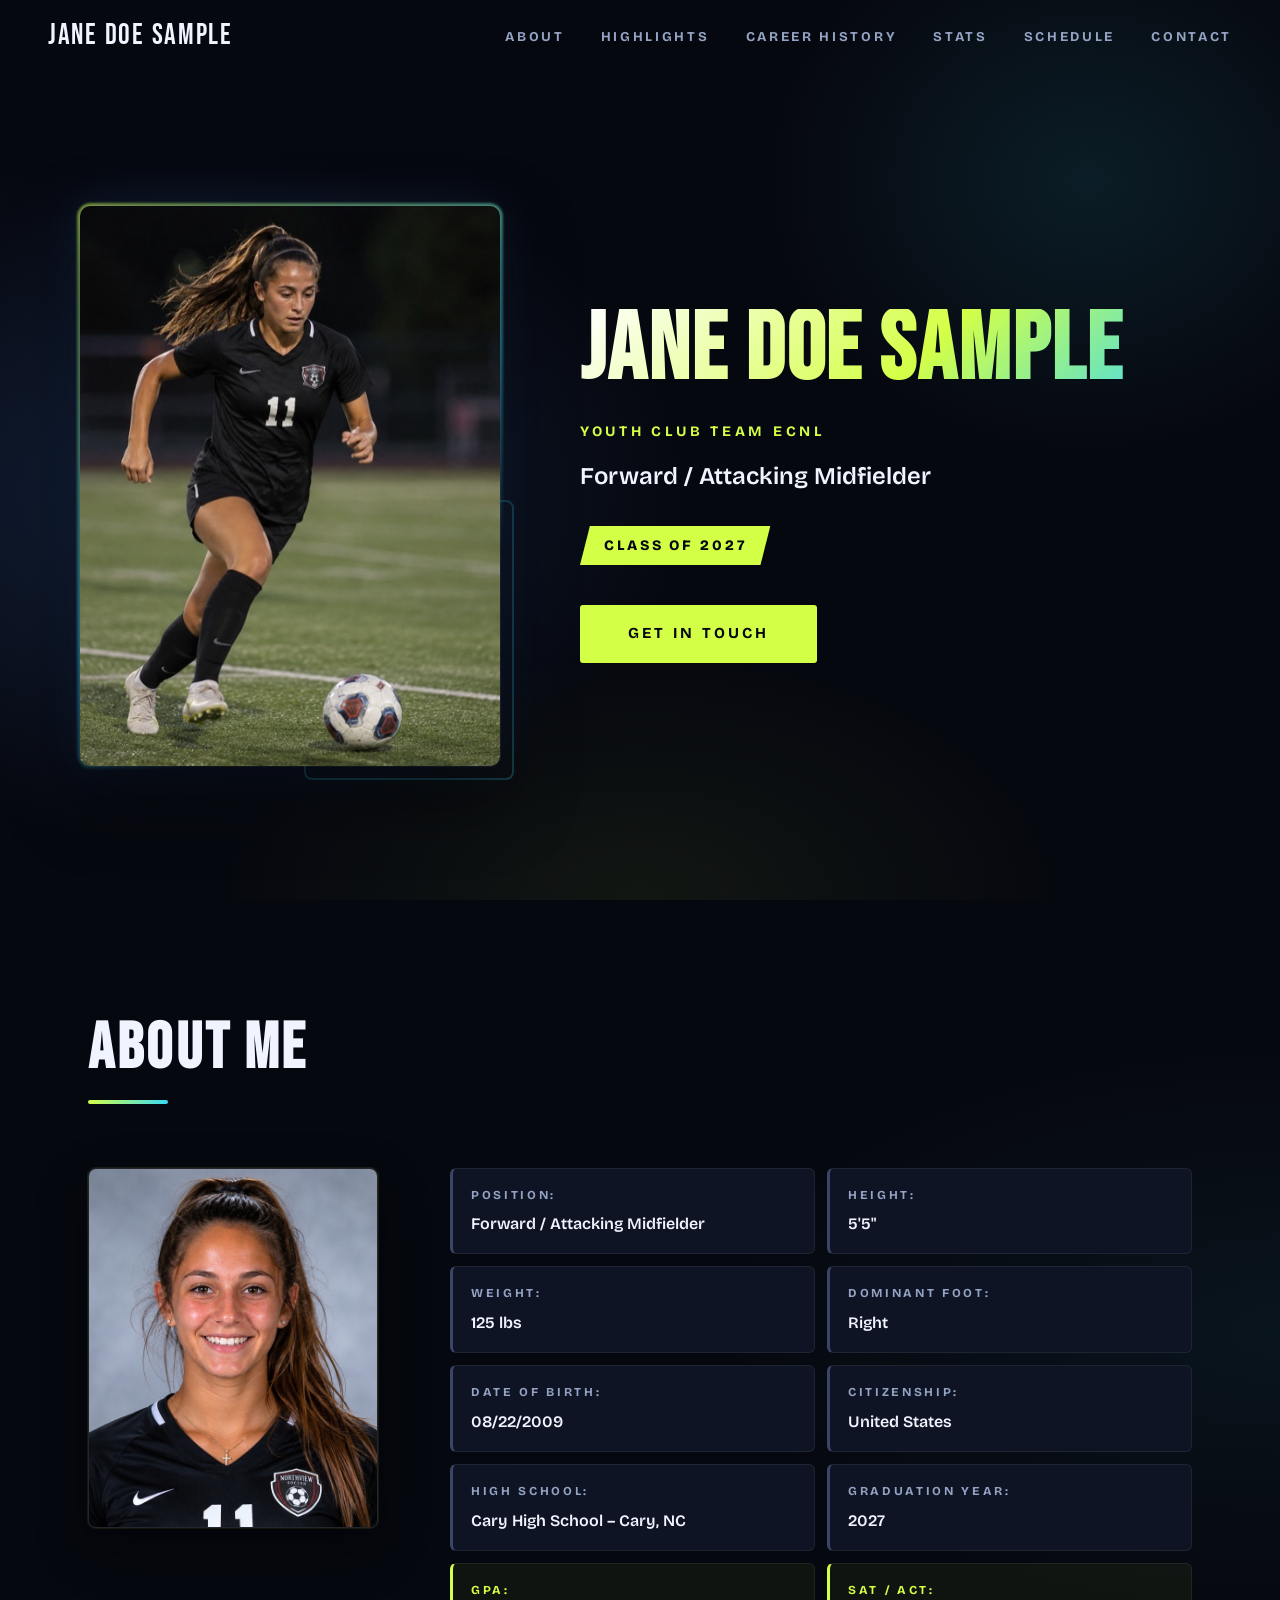
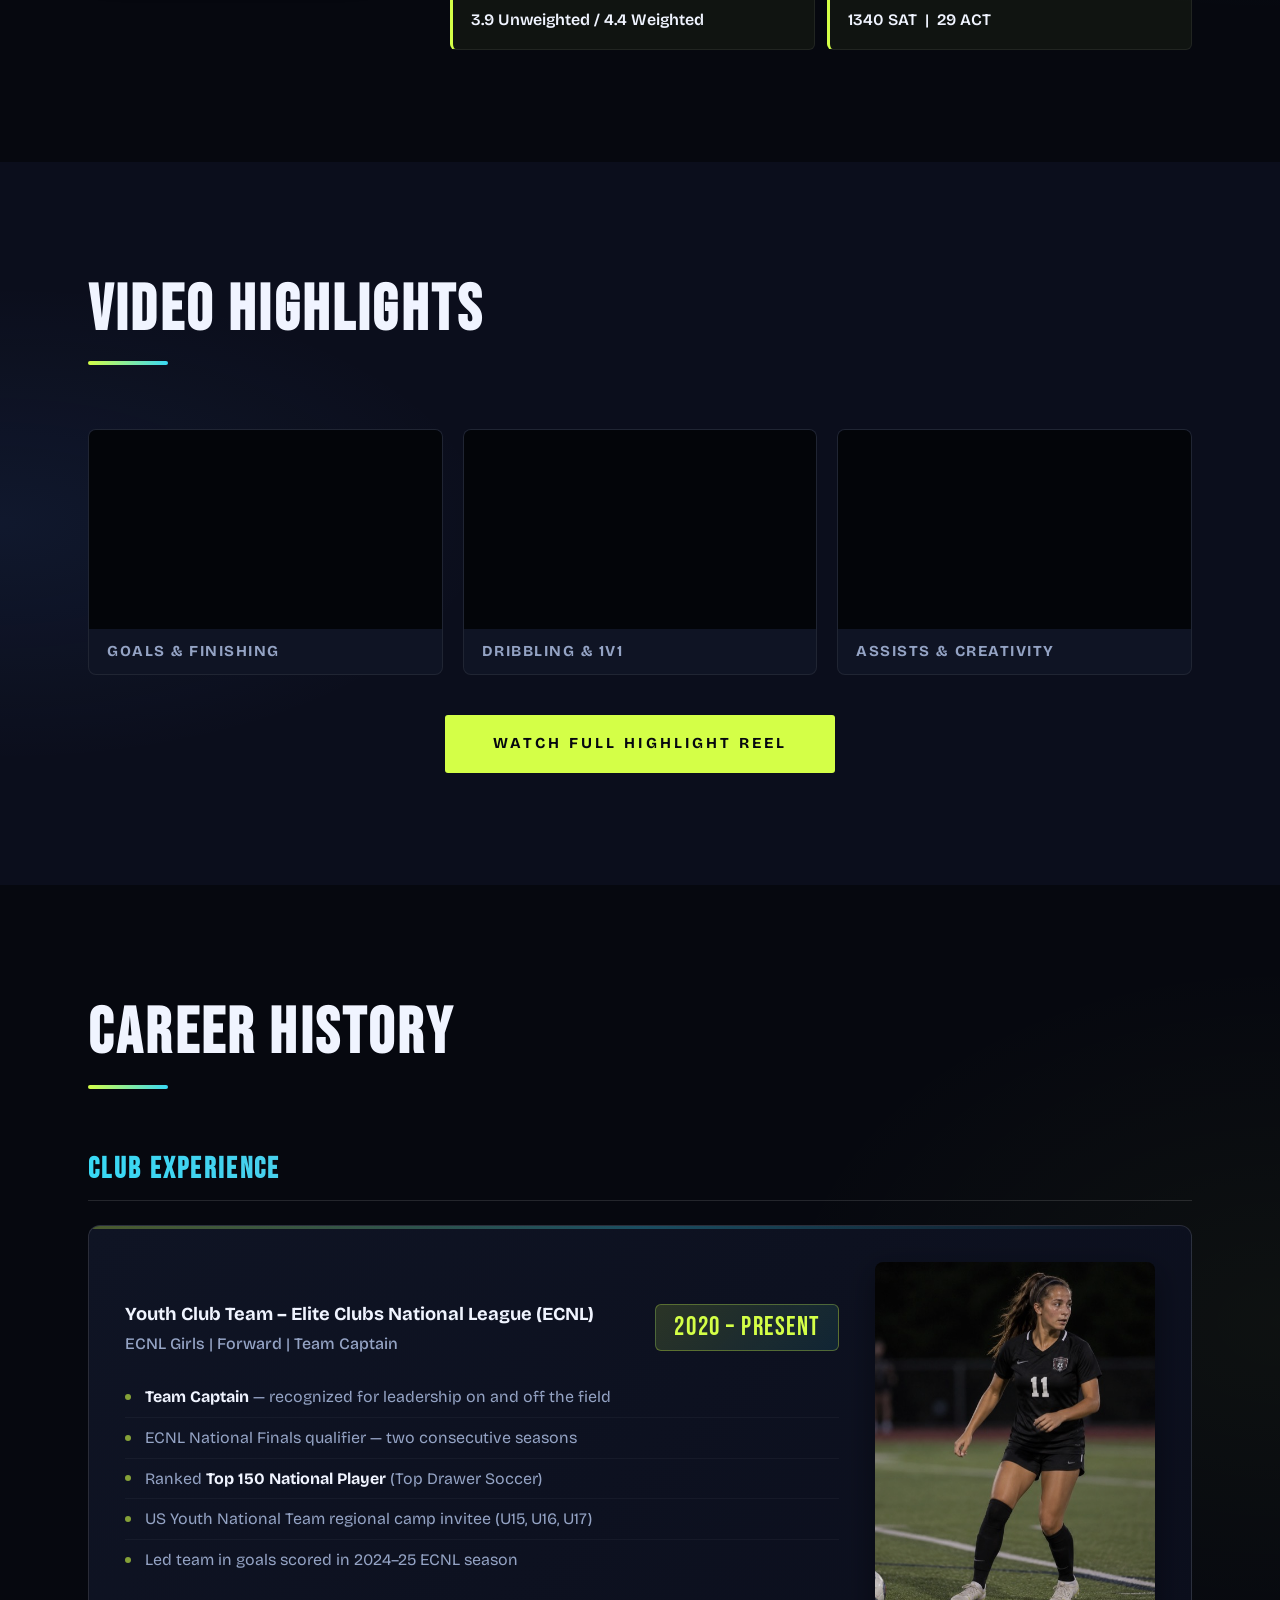
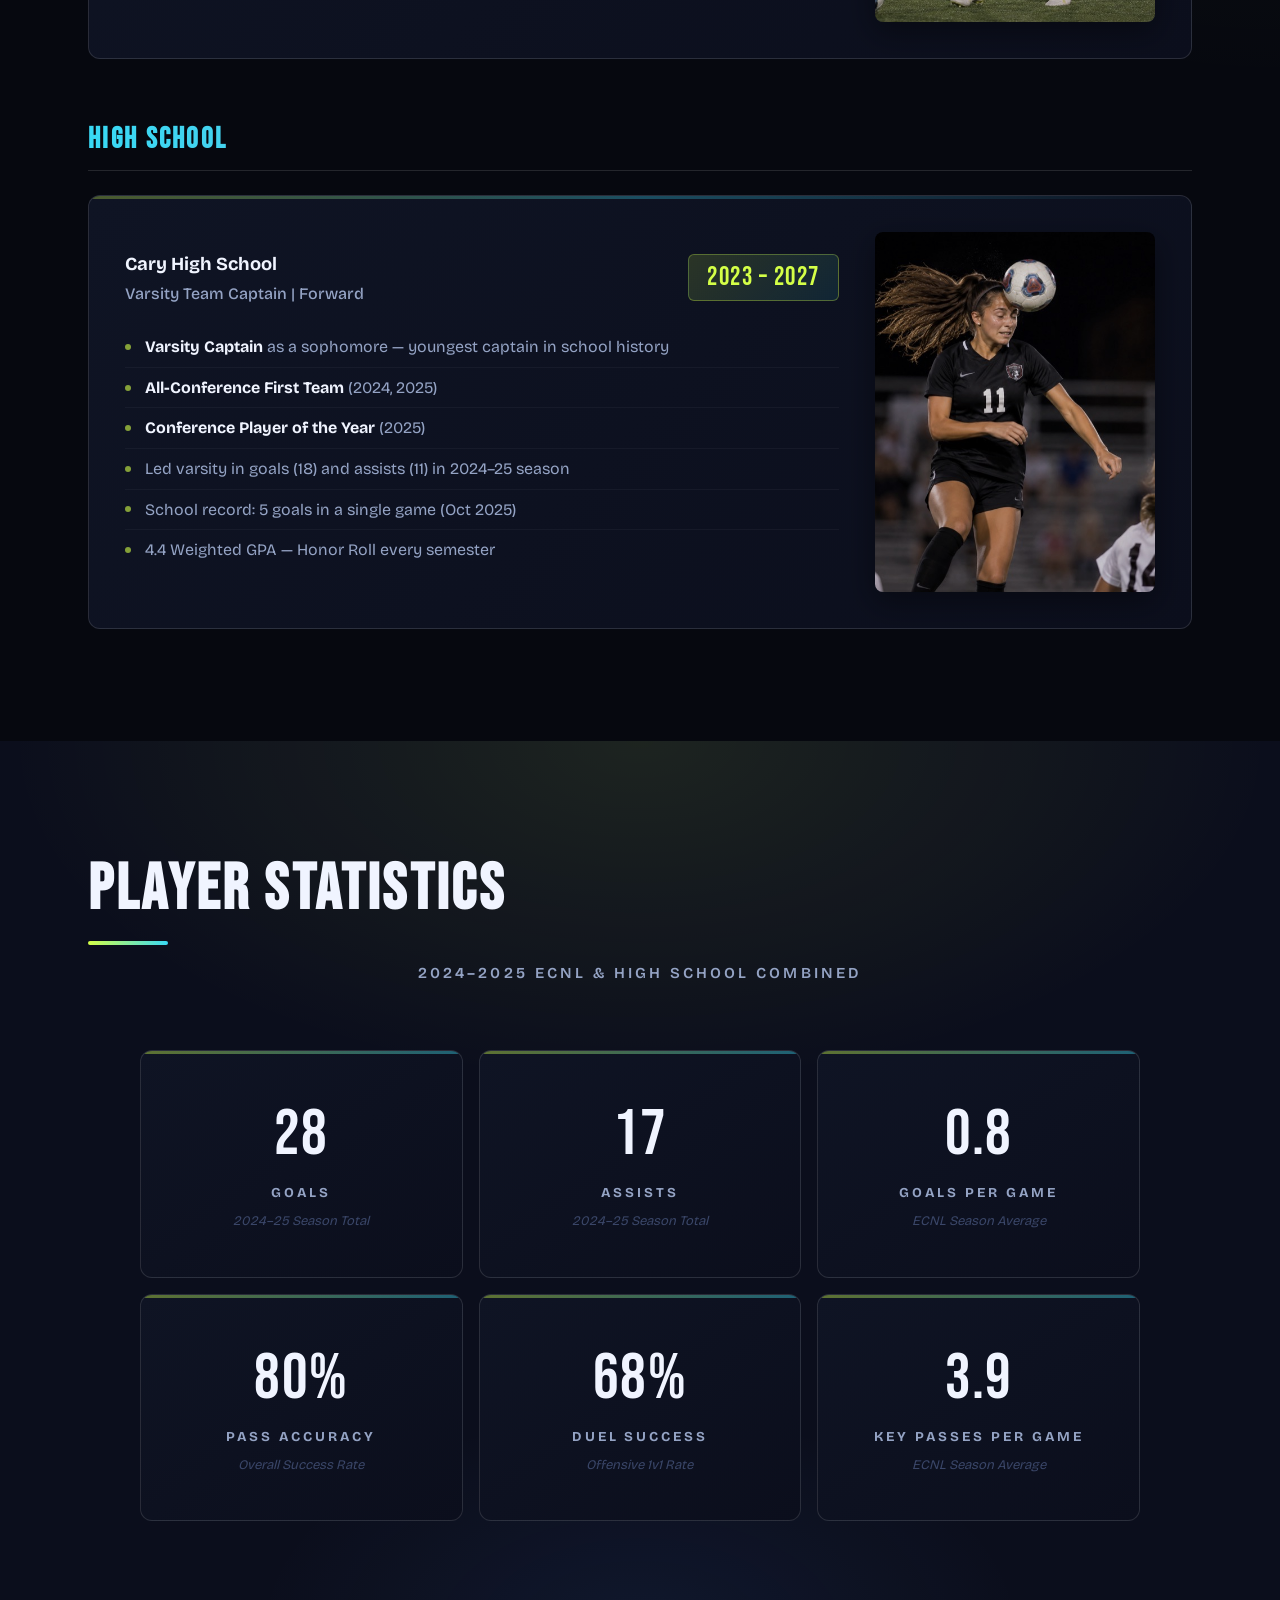
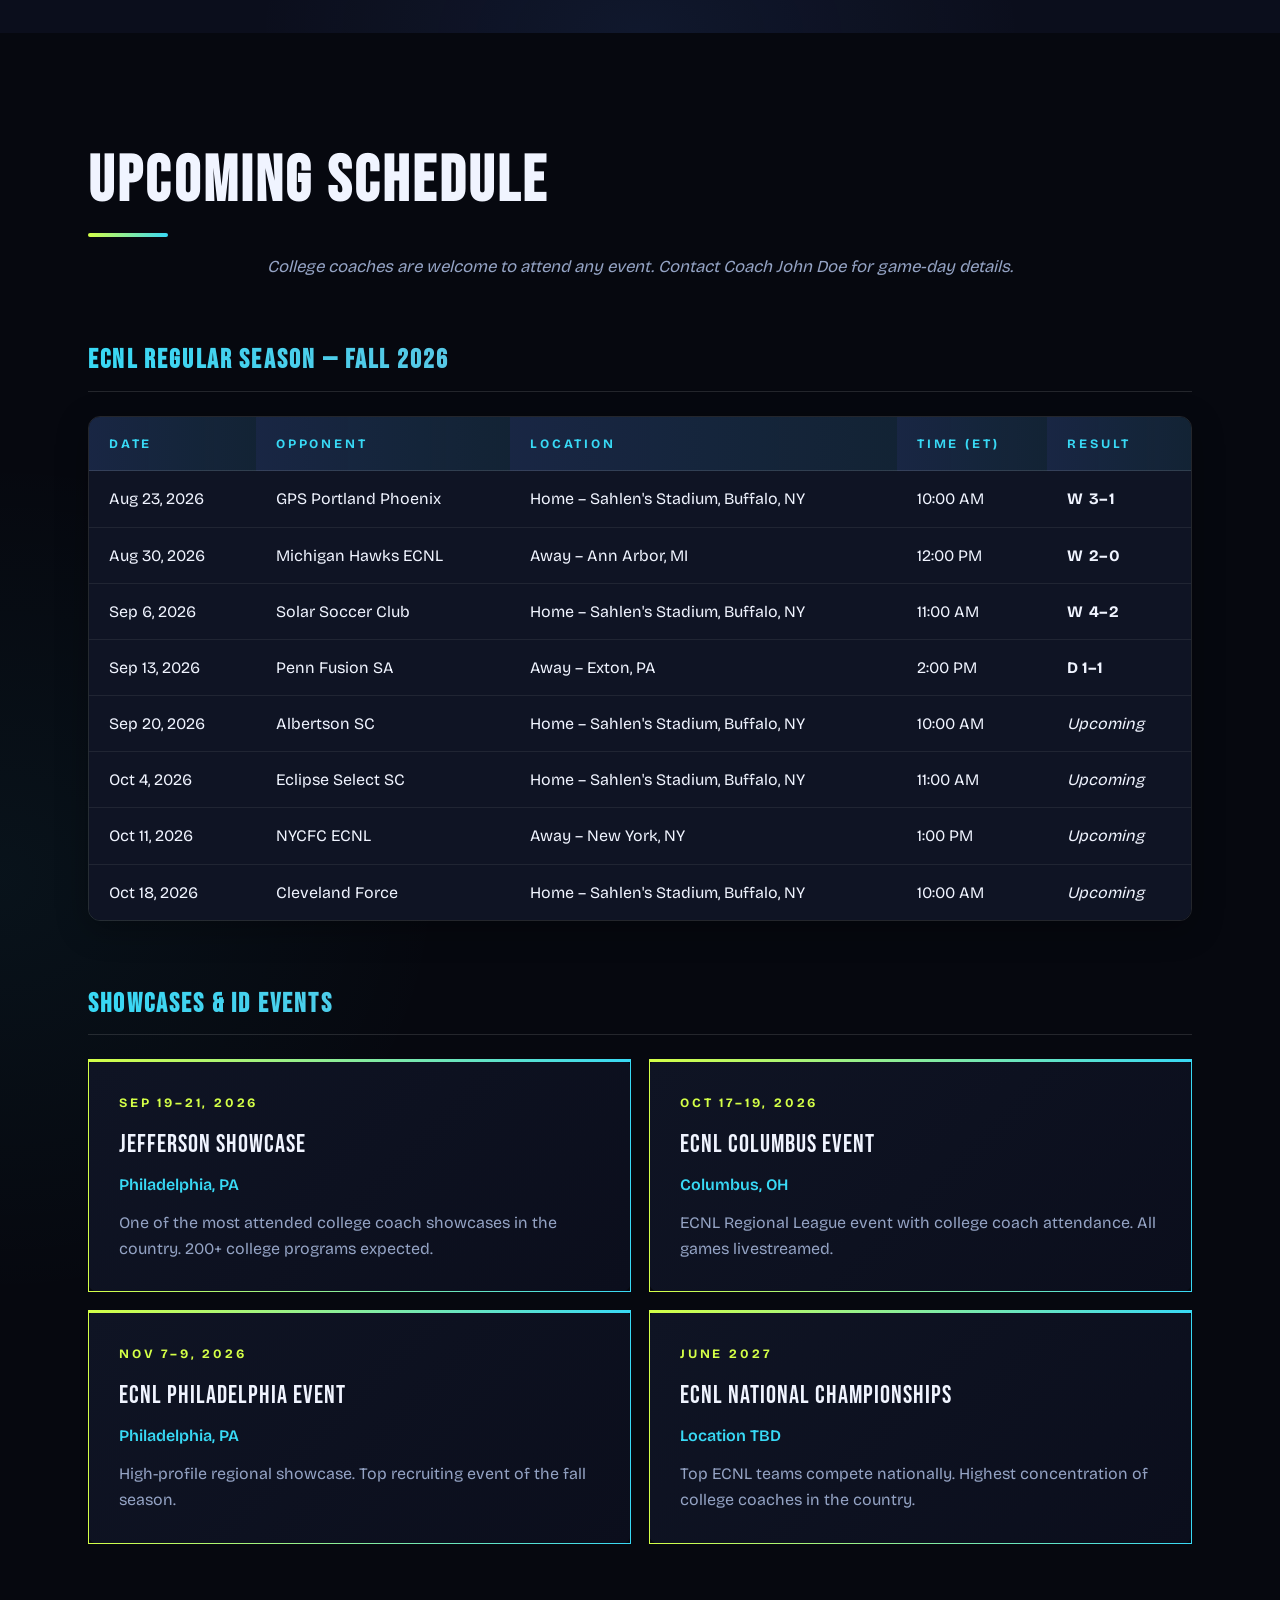
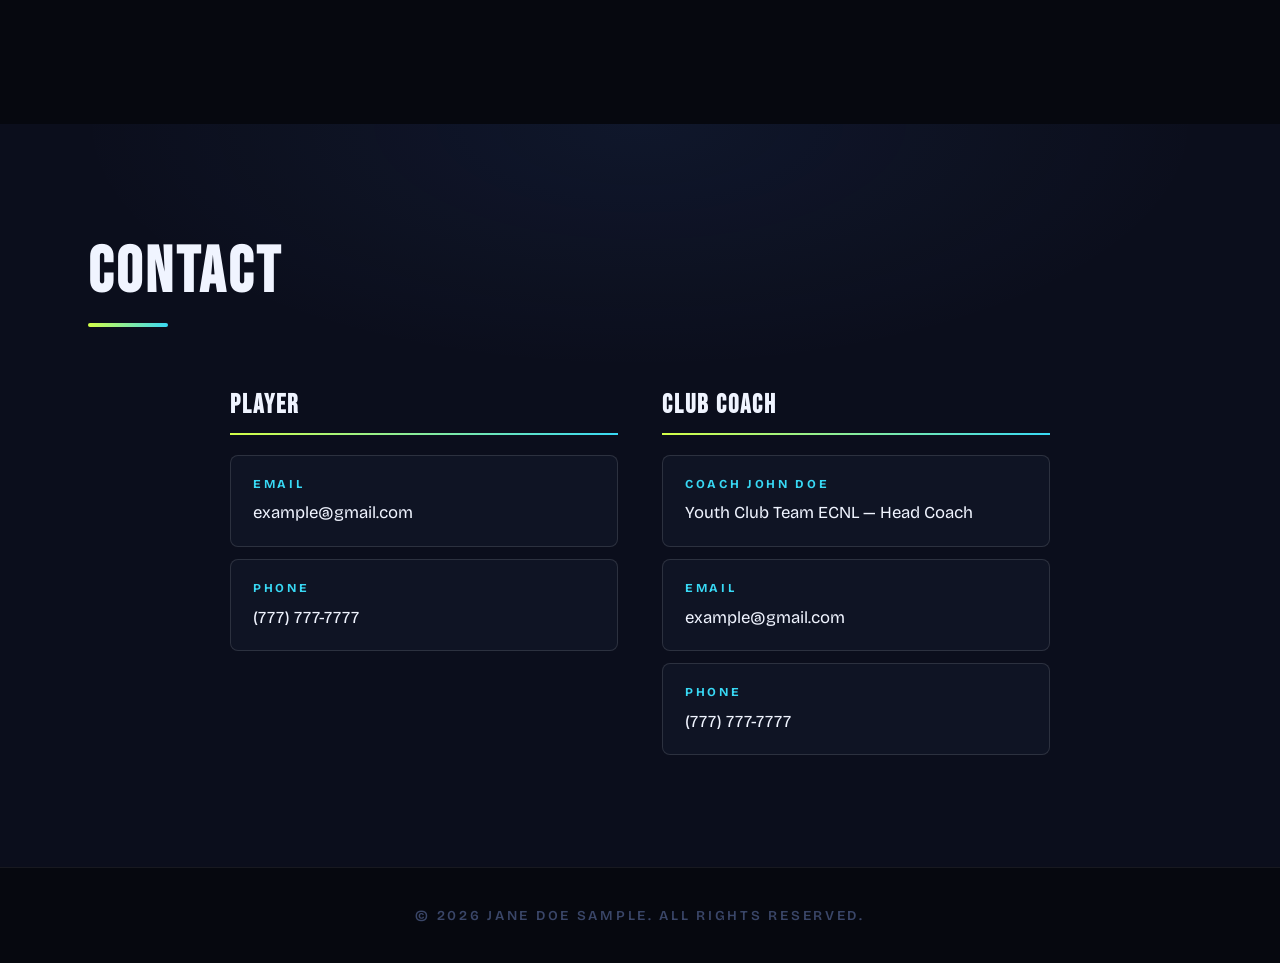
==== commit 532e4601: "Compress demo photos and add cache headers to cut Netlify bandwidth - Jordan Williams demo: 5 photos" ====
--- a/clients/jordan-williams-demo/index.html
+++ b/clients/jordan-williams-demo/index.html
@@ -34,7 +34,7 @@
     <header class="hero">
         <div class="hero-content">
             <div class="hero-image">
-                <img src="FakePerson2.png" alt="Jane Doe Sample">
+                <img src="FakePerson2.jpg" alt="Jane Doe Sample">
             </div>
             <div class="hero-text">
                 <h1>Jane Doe Sample</h1>
@@ -54,7 +54,7 @@
             <h2 class="section-title">About Me</h2>
             <div class="about-content">
                 <div class="about-image">
-                    <img src="FakePerson1.png" alt="Jane Doe Sample - Soccer Player" class="profile-photo">
+                    <img src="FakePerson1.jpg" alt="Jane Doe Sample - Soccer Player" class="profile-photo">
                 </div>
                 <div class="about-text">
                     <div class="about-details">
@@ -160,7 +160,7 @@
                             <li>Led team in goals scored in 2024–25 ECNL season</li>
                         </ul>
                     </div>
-                    <img src="FakePerson3.png" alt="Jane Doe Sample - WNY Flash" class="career-photo" style="object-position: center center;">
+                    <img src="FakePerson3.jpg" alt="Jane Doe Sample - WNY Flash" class="career-photo" style="object-position: center center;">
                 </div>
             </div>
 
@@ -186,7 +186,7 @@
                             <li>4.4 Weighted GPA — Honor Roll every semester</li>
                         </ul>
                     </div>
-                    <img src="FakePerson5.png" alt="Jane Doe Sample - Cary High School" class="career-photo" style="object-fit: cover; object-position: center center;">
+                    <img src="FakePerson5.jpg" alt="Jane Doe Sample - Cary High School" class="career-photo" style="object-fit: cover; object-position: center center;">
                 </div>
             </div>
         </div>
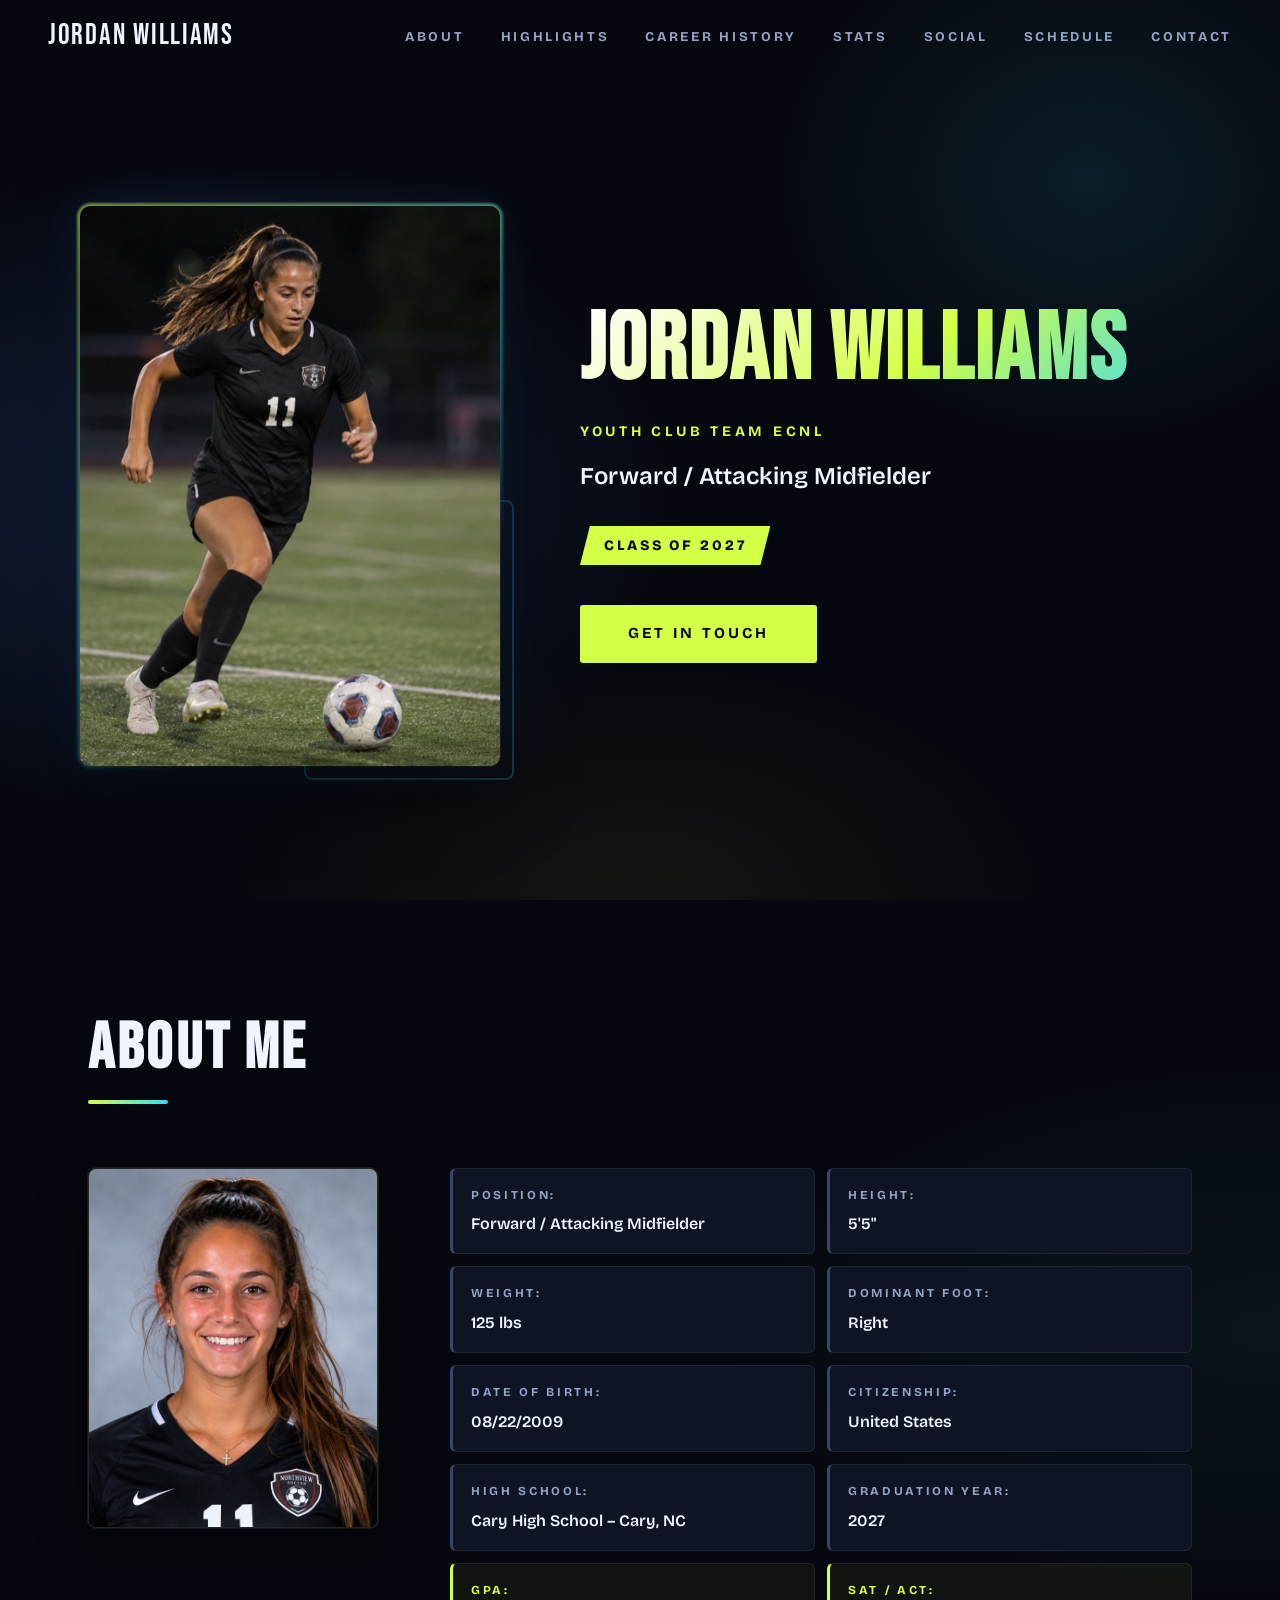
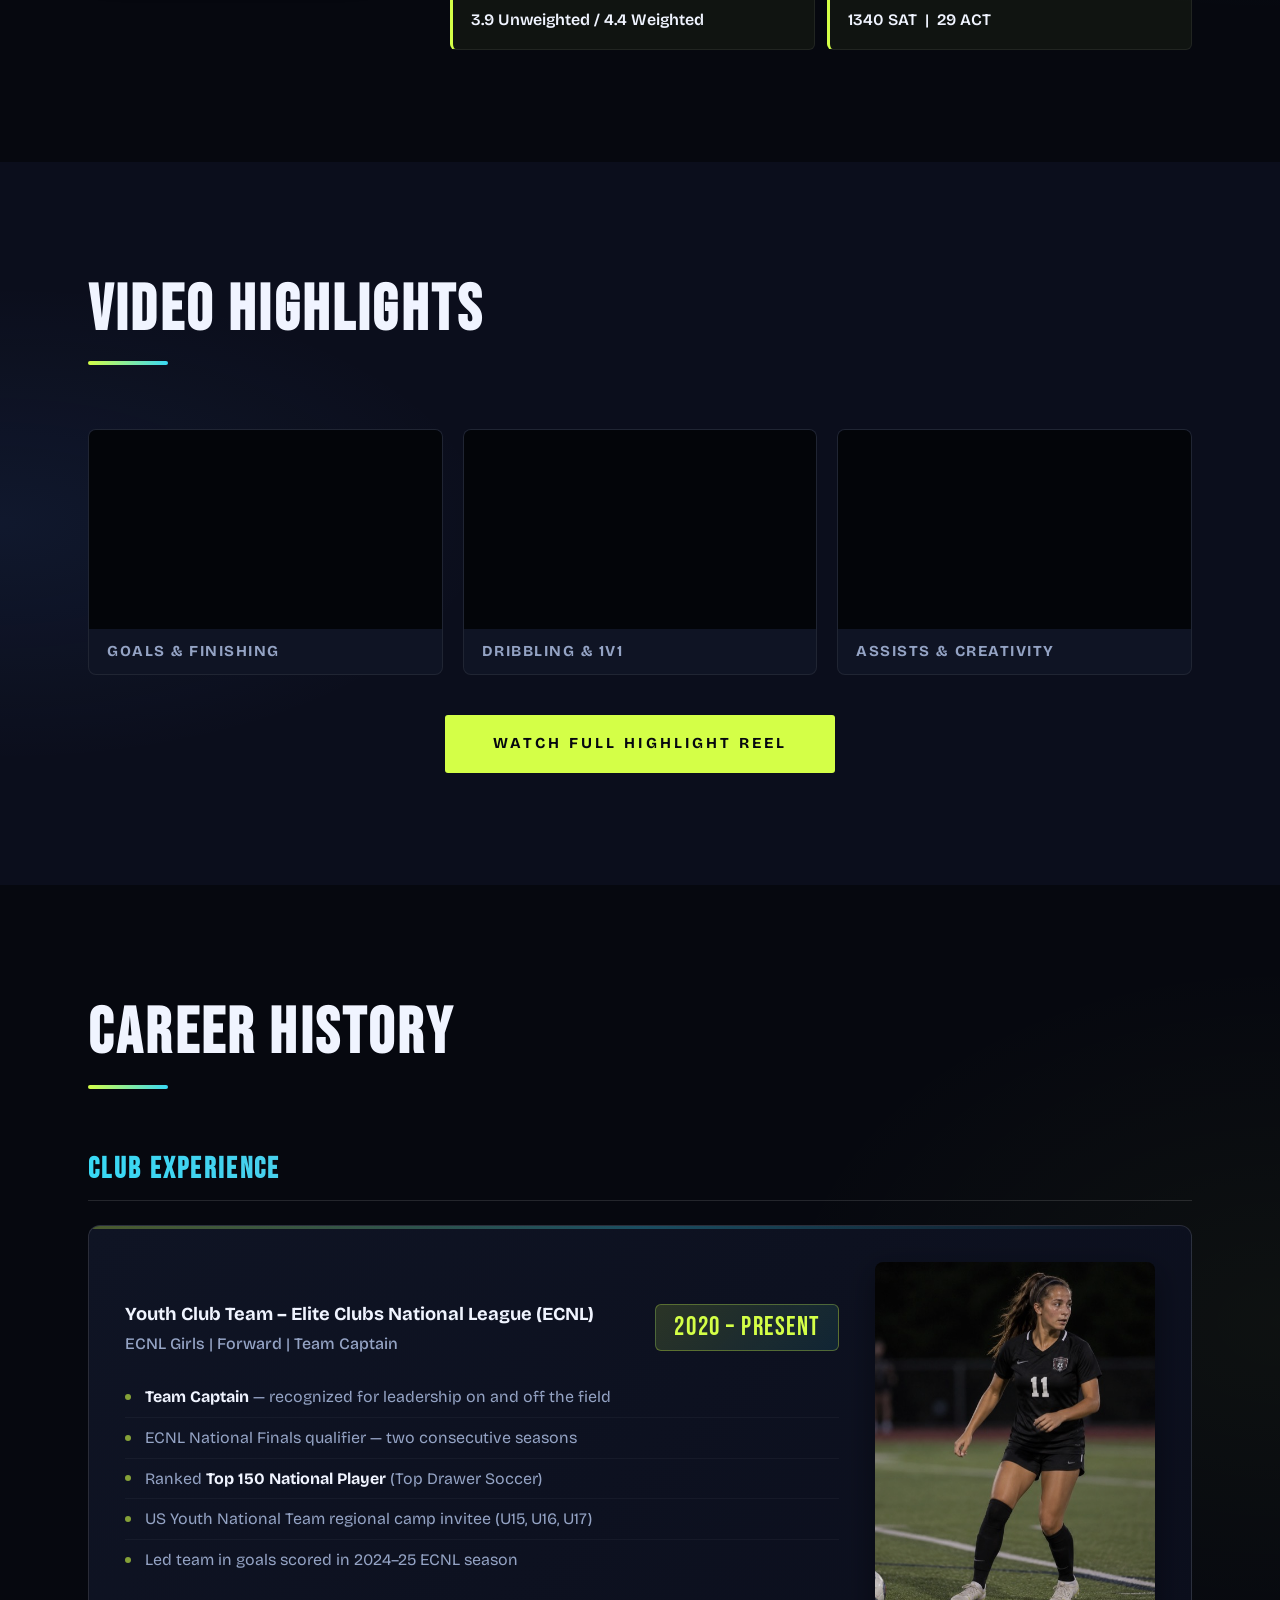
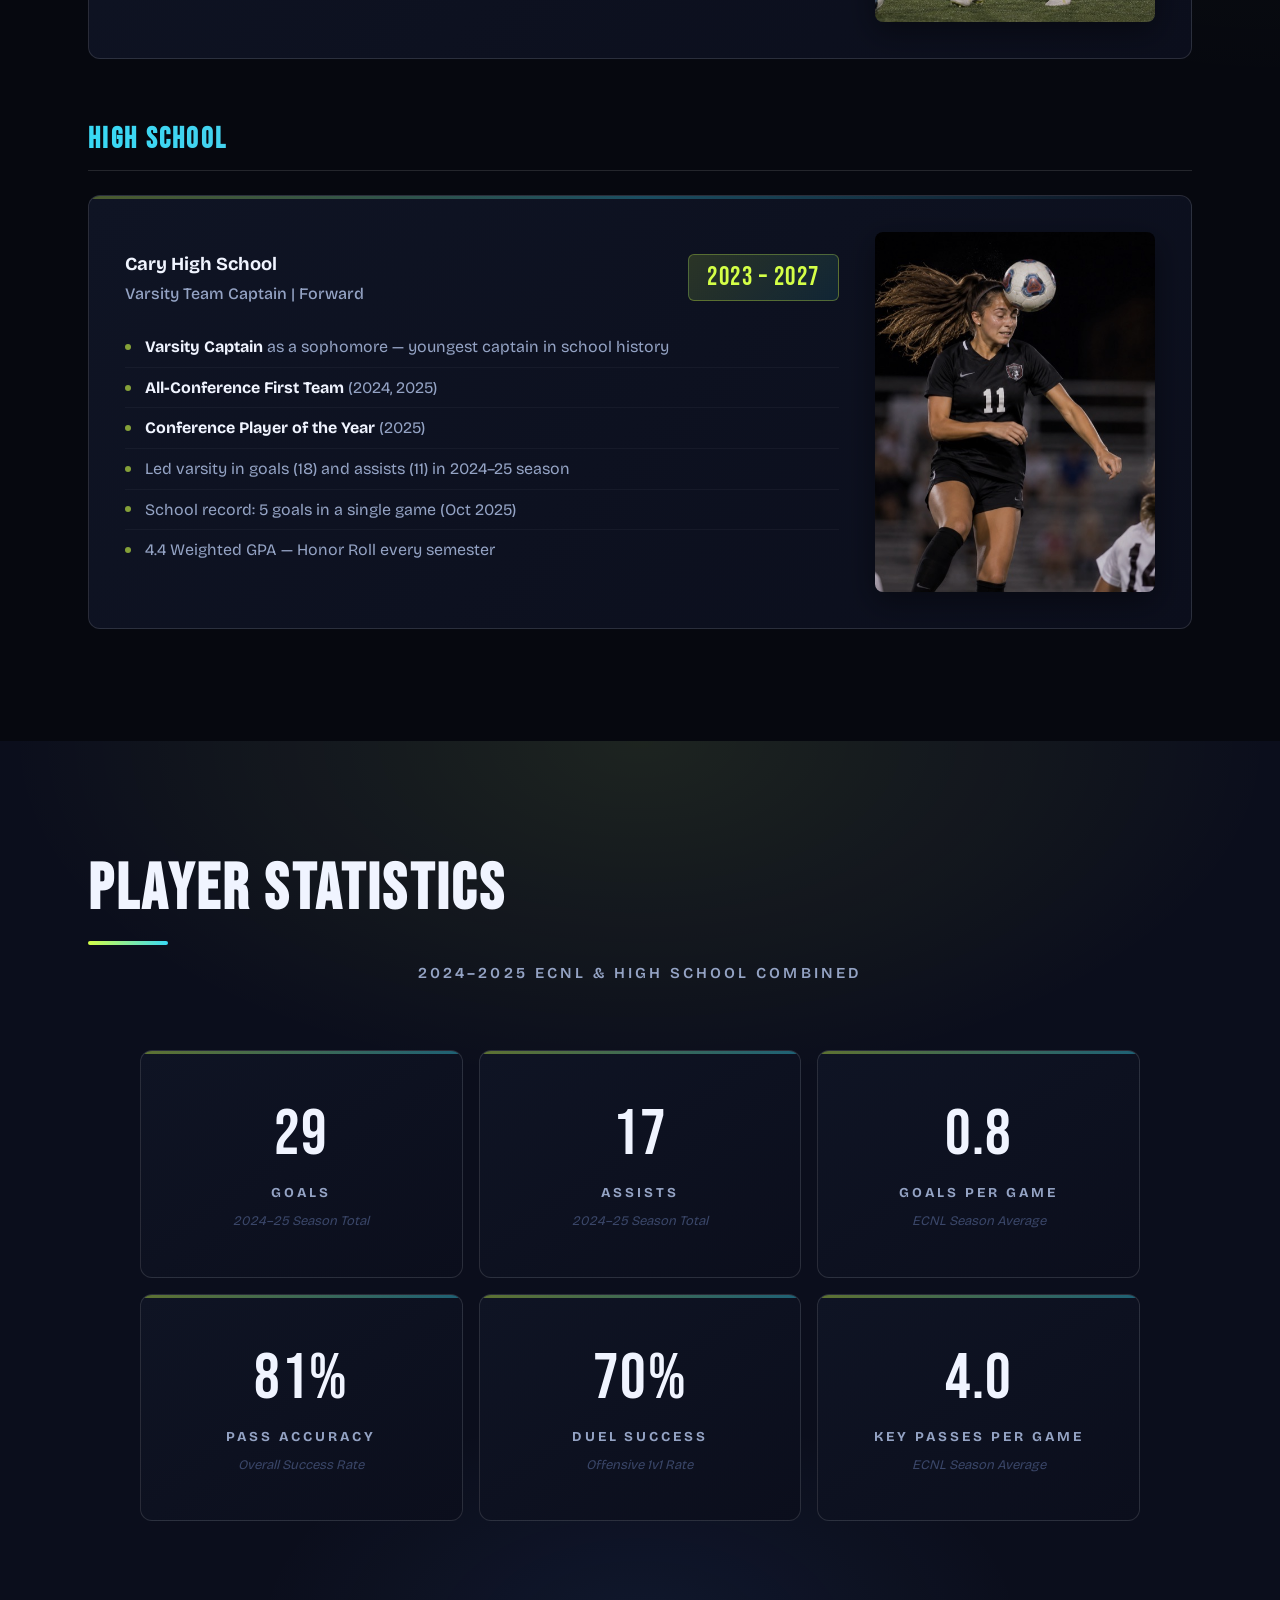
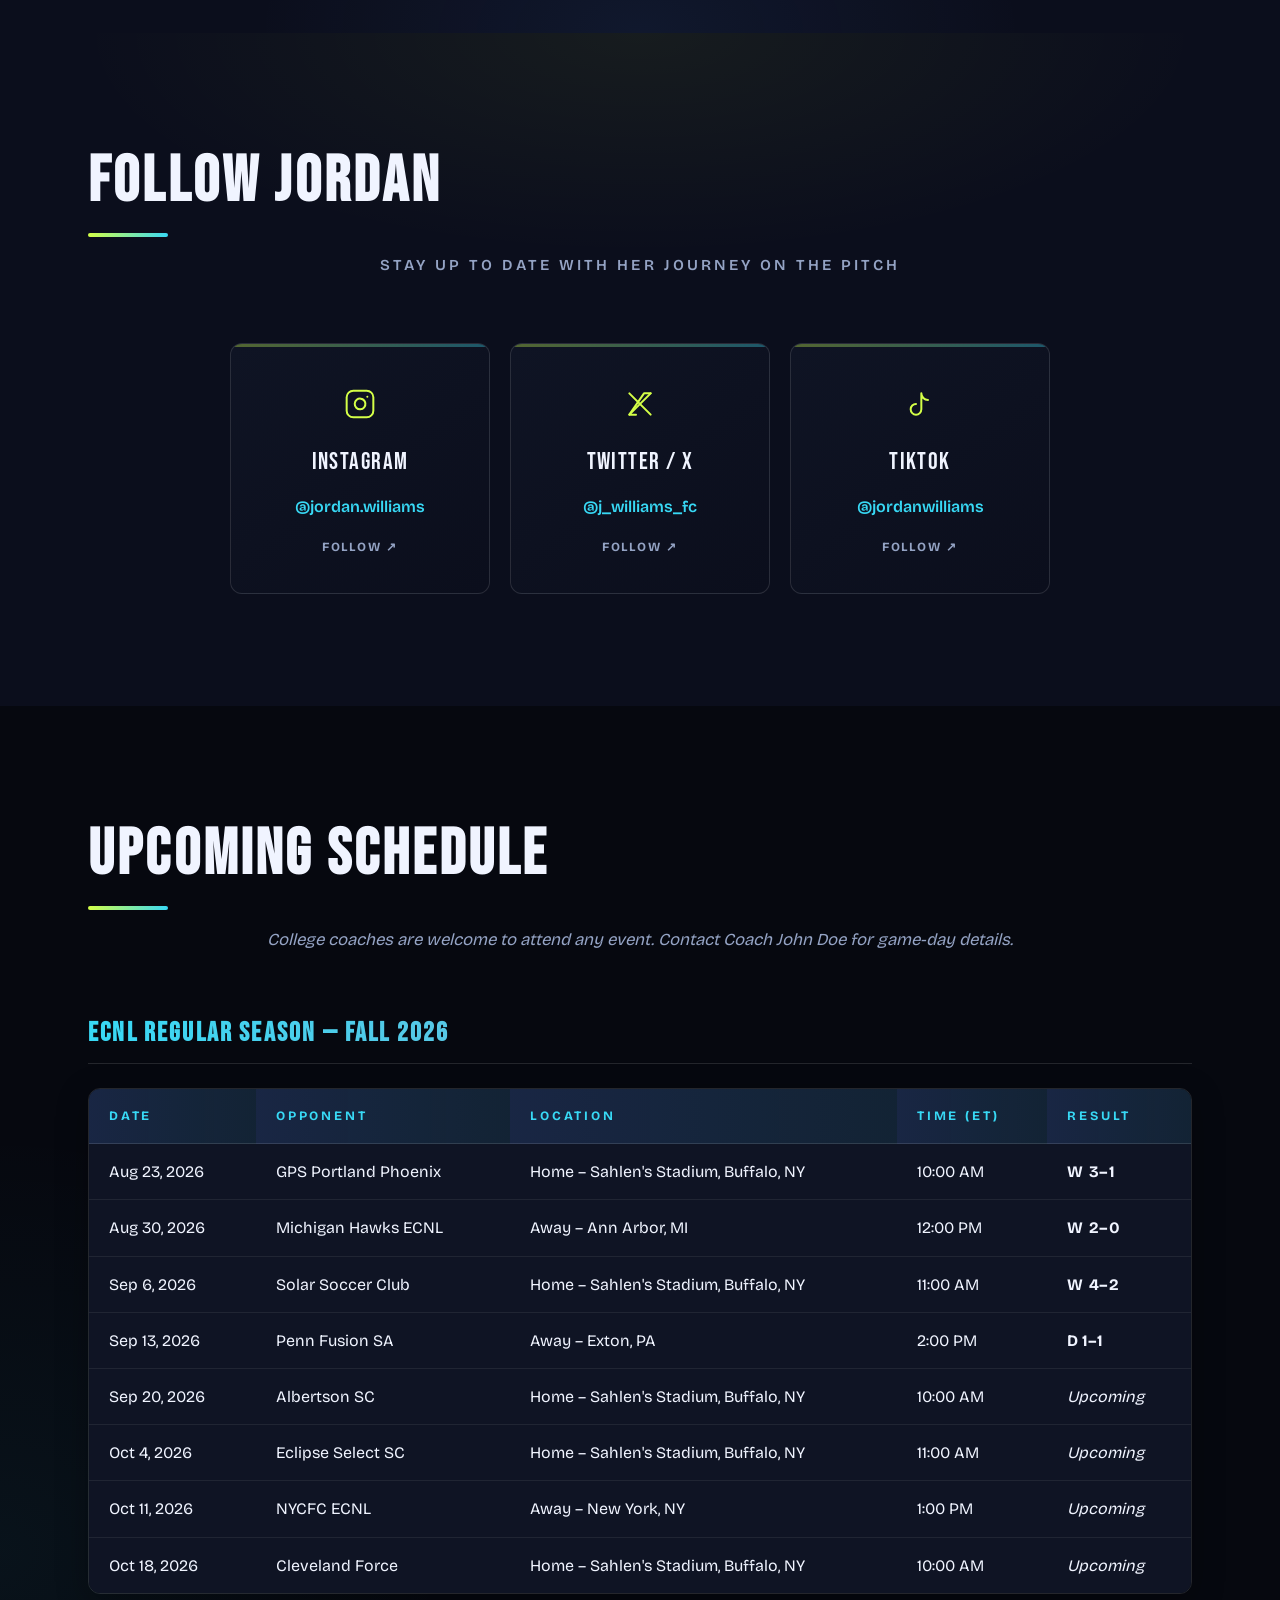
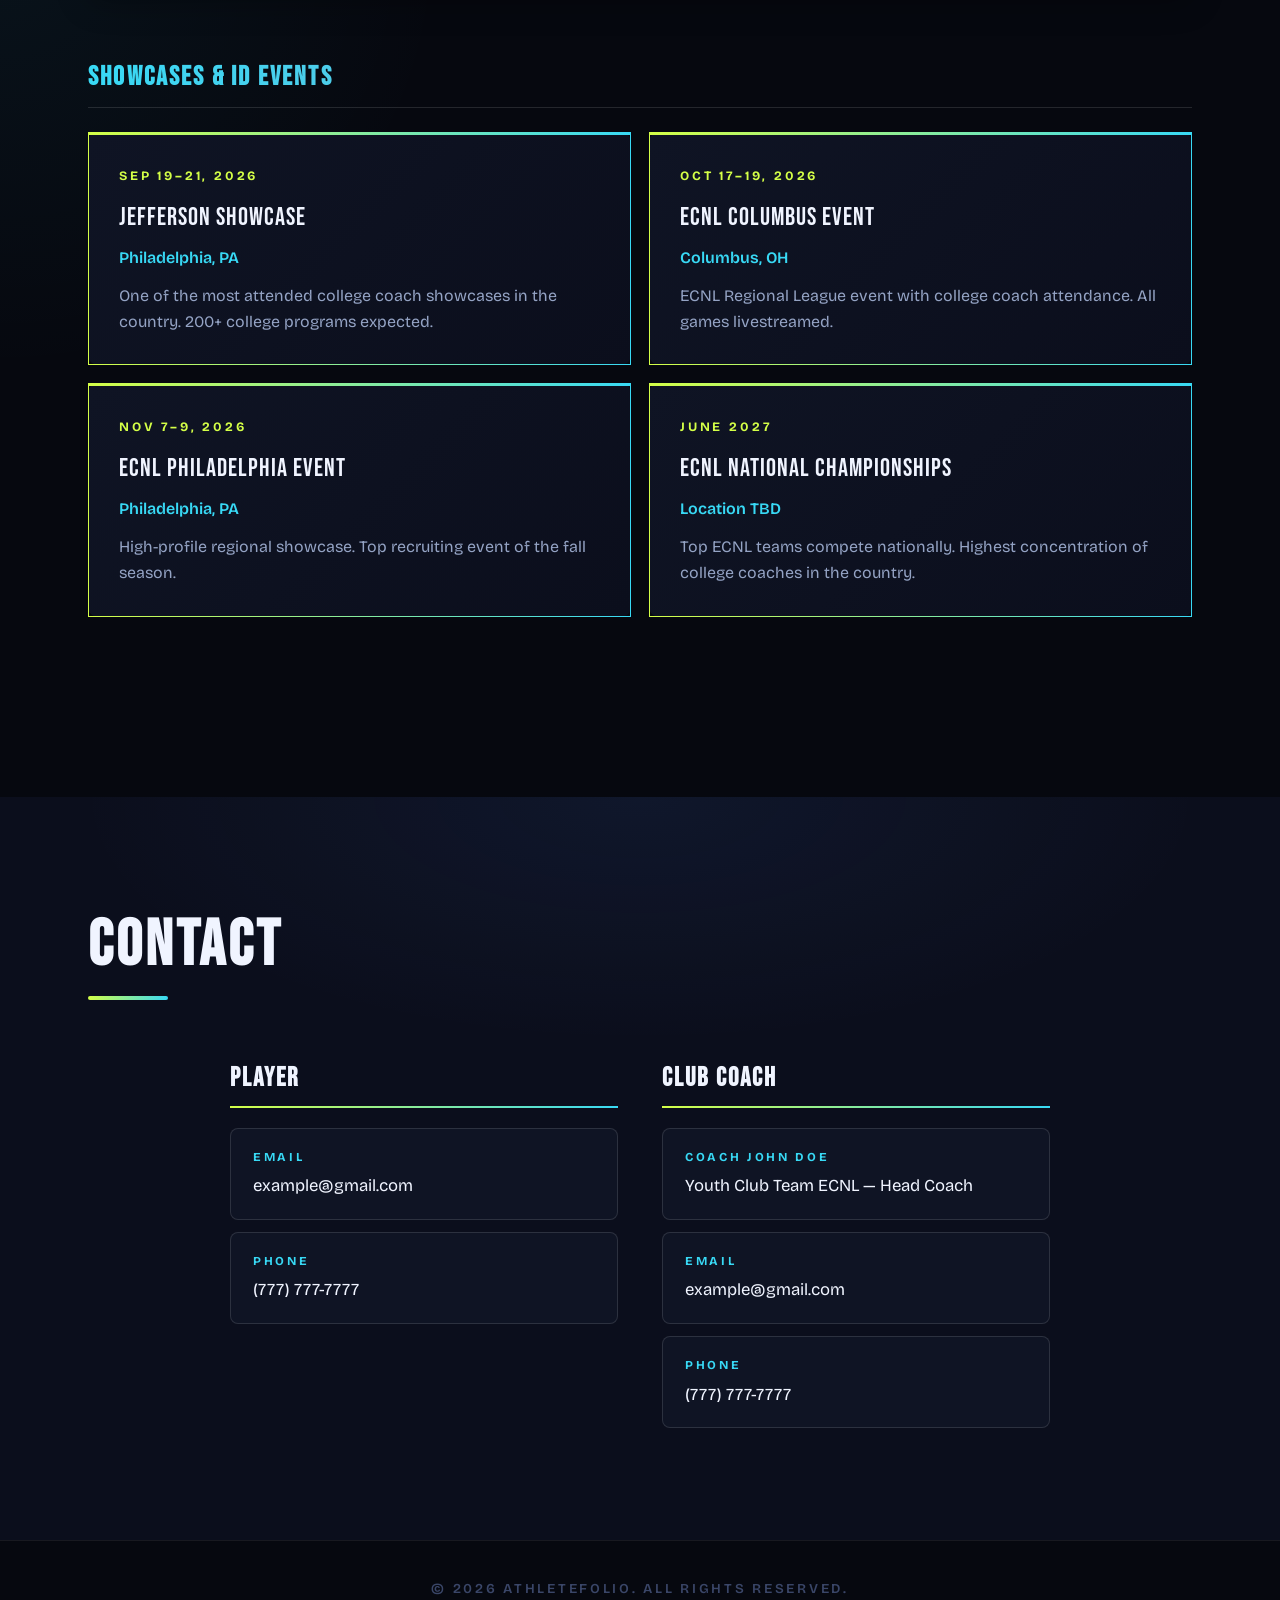
==== commit 133dec5c: "Jordan Williams rebrand + social section + favicon + footer credit - Rename Jane Doe Sample to Jorda" ====
--- a/clients/jordan-williams-demo/index.html
+++ b/clients/jordan-williams-demo/index.html
@@ -3,7 +3,9 @@
 <head>
     <meta charset="UTF-8">
     <meta name="viewport" content="width=device-width, initial-scale=1.0">
-    <title>Jane Doe Sample | Soccer CV</title>
+    <title>Jordan Williams Soccer CV</title>
+    <link rel="icon" href="data:image/svg+xml,<svg xmlns='http://www.w3.org/2000/svg' viewBox='0 0 100 100'><rect width='100' height='100' rx='14' fill='%2306080f'/><text x='50' y='66' font-family='Arial Black,Arial' font-weight='900' font-size='38' fill='%23d4ff47' text-anchor='middle'>JW</text></svg>">
+    <link rel="apple-touch-icon" href="data:image/svg+xml,<svg xmlns='http://www.w3.org/2000/svg' viewBox='0 0 100 100'><rect width='100' height='100' rx='14' fill='%2306080f'/><text x='50' y='66' font-family='Arial Black,Arial' font-weight='900' font-size='38' fill='%23d4ff47' text-anchor='middle'>JW</text></svg>">
     <link rel="stylesheet" href="styles.css">
     <link rel="preconnect" href="https://fonts.googleapis.com">
     <link rel="preconnect" href="https://fonts.gstatic.com" crossorigin>
@@ -13,12 +15,13 @@
     <!-- Navigation -->
     <nav class="navbar">
         <div class="nav-container">
-            <a href="#" class="nav-logo">Jane Doe Sample</a>
+            <a href="#" class="nav-logo">Jordan Williams</a>
             <ul class="nav-menu">
                 <li><a href="#about">About</a></li>
                 <li><a href="#highlights">Highlights</a></li>
                 <li><a href="#career">Career History</a></li>
                 <li><a href="#stats">Stats</a></li>
+                <li><a href="#social">Social</a></li>
                 <li><a href="#schedule">Schedule</a></li>
                 <li><a href="#contact">Contact</a></li>
             </ul>
@@ -34,10 +37,10 @@
     <header class="hero">
         <div class="hero-content">
             <div class="hero-image">
-                <img src="FakePerson2.jpg" alt="Jane Doe Sample">
+                <img src="FakePerson2.jpg" alt="Jordan Williams">
             </div>
             <div class="hero-text">
-                <h1>Jane Doe Sample</h1>
+                <h1>Jordan Williams</h1>
                 <p class="hero-club">Youth Club Team ECNL</p>
                 <p class="hero-position"><span>Forward / Attacking Midfielder</span></p>
                 <div class="hero-badges">
@@ -54,7 +57,7 @@
             <h2 class="section-title">About Me</h2>
             <div class="about-content">
                 <div class="about-image">
-                    <img src="FakePerson1.jpg" alt="Jane Doe Sample - Soccer Player" class="profile-photo">
+                    <img src="FakePerson1.jpg" alt="Jordan Williams - Soccer Player" class="profile-photo">
                 </div>
                 <div class="about-text">
                     <div class="about-details">
@@ -160,7 +163,7 @@
                             <li>Led team in goals scored in 2024–25 ECNL season</li>
                         </ul>
                     </div>
-                    <img src="FakePerson3.jpg" alt="Jane Doe Sample - WNY Flash" class="career-photo" style="object-position: center center;">
+                    <img src="FakePerson3.jpg" alt="Jordan Williams - WNY Flash" class="career-photo" style="object-position: center center;">
                 </div>
             </div>
 
@@ -186,7 +189,7 @@
                             <li>4.4 Weighted GPA — Honor Roll every semester</li>
                         </ul>
                     </div>
-                    <img src="FakePerson5.jpg" alt="Jane Doe Sample - Cary High School" class="career-photo" style="object-fit: cover; object-position: center center;">
+                    <img src="FakePerson5.jpg" alt="Jordan Williams - Cary High School" class="career-photo" style="object-fit: cover; object-position: center center;">
                 </div>
             </div>
         </div>
@@ -228,6 +231,40 @@
                     <div class="stat-label">Key Passes Per Game</div>
                     <div class="stat-detail">ECNL Season Average</div>
                 </div>
+            </div>
+        </div>
+    </section>
+
+    <!-- Social Media Section -->
+    <section id="social" class="section social">
+        <div class="container">
+            <h2 class="section-title">Follow Jordan</h2>
+            <p class="social-subtitle">Stay up to date with her journey on the pitch</p>
+            <div class="social-grid">
+                <a href="https://instagram.com/" target="_blank" rel="noopener" class="social-card">
+                    <div class="social-icon">
+                        <svg xmlns="http://www.w3.org/2000/svg" width="32" height="32" viewBox="0 0 24 24" fill="none" stroke="currentColor" stroke-width="1.5" stroke-linecap="round" stroke-linejoin="round"><rect x="2" y="2" width="20" height="20" rx="5" ry="5"/><path d="M16 11.37A4 4 0 1 1 12.63 8 4 4 0 0 1 16 11.37z"/><line x1="17.5" y1="6.5" x2="17.51" y2="6.5"/></svg>
+                    </div>
+                    <div class="social-platform">Instagram</div>
+                    <div class="social-handle">@jordan.williams</div>
+                    <div class="social-cta">Follow ↗</div>
+                </a>
+                <a href="https://twitter.com/" target="_blank" rel="noopener" class="social-card">
+                    <div class="social-icon">
+                        <svg xmlns="http://www.w3.org/2000/svg" width="32" height="32" viewBox="0 0 24 24" fill="none" stroke="currentColor" stroke-width="1.5" stroke-linecap="round" stroke-linejoin="round"><path d="M4 4l16 16M4 20L20 4"/><path d="M20 4H15l-11 16H9"/></svg>
+                    </div>
+                    <div class="social-platform">Twitter / X</div>
+                    <div class="social-handle">@j_williams_fc</div>
+                    <div class="social-cta">Follow ↗</div>
+                </a>
+                <a href="https://tiktok.com/" target="_blank" rel="noopener" class="social-card">
+                    <div class="social-icon">
+                        <svg xmlns="http://www.w3.org/2000/svg" width="32" height="32" viewBox="0 0 24 24" fill="none" stroke="currentColor" stroke-width="1.5" stroke-linecap="round" stroke-linejoin="round"><path d="M9 12a4 4 0 1 0 4 4V4a5 5 0 0 0 5 5"/></svg>
+                    </div>
+                    <div class="social-platform">TikTok</div>
+                    <div class="social-handle">@jordanwilliams</div>
+                    <div class="social-cta">Follow ↗</div>
+                </a>
             </div>
         </div>
     </section>
@@ -404,7 +441,7 @@
     <!-- Footer -->
     <footer class="footer">
         <div class="container">
-            <p>&copy; 2026 Jane Doe Sample. All rights reserved.</p>
+            <p>&copy; 2026 Athletefolio. All rights reserved.</p>
         </div>
     </footer>
 
--- a/clients/jordan-williams-demo/styles.css
+++ b/clients/jordan-williams-demo/styles.css
@@ -328,6 +328,11 @@
   background:
     radial-gradient(ellipse 90% 70% at 50% 0%, rgba(212,255,71,0.09) 0%, transparent 55%),
     radial-gradient(ellipse 60% 50% at 50% 100%, rgba(79,142,247,0.08) 0%, transparent 50%),
+    var(--bg-raised);
+}
+.section.social {
+  background:
+    radial-gradient(ellipse 80% 60% at 50% 0%, rgba(212,255,71,0.06) 0%, transparent 55%),
     var(--bg-raised);
 }
 .section.schedule {
@@ -678,6 +683,96 @@
   color: var(--text-dim);
   margin-top: 6px;
   font-style: italic;
+}
+
+/* ================================================================
+   SOCIAL MEDIA
+   ================================================================ */
+.social-subtitle {
+  font-size: 0.95rem;
+  font-weight: 600;
+  letter-spacing: 0.2em;
+  text-transform: uppercase;
+  color: var(--text-sub);
+  text-align: center;
+  margin-top: -48px;
+  margin-bottom: 64px;
+}
+
+.social-grid {
+  display: grid;
+  grid-template-columns: repeat(3, 1fr);
+  gap: 20px;
+  max-width: 820px;
+  margin: 0 auto;
+}
+
+.social-card {
+  background: linear-gradient(145deg, var(--bg-card) 0%, var(--bg-raised) 100%);
+  border: 1px solid var(--border-mid);
+  border-radius: 12px;
+  padding: 44px 24px 36px;
+  text-align: center;
+  text-decoration: none;
+  color: inherit;
+  display: flex;
+  flex-direction: column;
+  align-items: center;
+  gap: 10px;
+  position: relative;
+  overflow: hidden;
+  transition: border-color 0.3s ease, transform 0.35s var(--ease), box-shadow 0.35s ease;
+}
+
+.social-card::before {
+  content: '';
+  position: absolute;
+  top: 0; left: 0; right: 0;
+  height: 3px;
+  background: linear-gradient(90deg, var(--lime), var(--cyan));
+  opacity: 0.35;
+  transition: opacity 0.3s ease;
+}
+.social-card:hover::before { opacity: 1; }
+.social-card:hover {
+  border-color: rgba(212,255,71,0.28);
+  transform: translateY(-6px);
+  box-shadow: 0 20px 48px rgba(0,0,0,0.35), 0 0 30px rgba(212,255,71,0.07);
+}
+
+.social-icon {
+  margin-bottom: 4px;
+}
+.social-icon svg {
+  stroke: var(--lime);
+}
+
+.social-platform {
+  font-family: var(--display);
+  font-size: 1.5rem;
+  letter-spacing: 0.06em;
+  color: var(--text);
+}
+
+.social-handle {
+  font-size: 1rem;
+  font-weight: 600;
+  color: var(--cyan);
+}
+
+.social-cta {
+  font-size: 0.78rem;
+  font-weight: 700;
+  letter-spacing: 0.14em;
+  text-transform: uppercase;
+  color: var(--text-sub);
+  margin-top: 6px;
+  transition: color 0.25s ease;
+}
+.social-card:hover .social-cta { color: var(--lime); }
+
+@media (max-width: 600px) {
+  .social-grid { grid-template-columns: 1fr; max-width: 320px; }
 }
 
 /* ================================================================
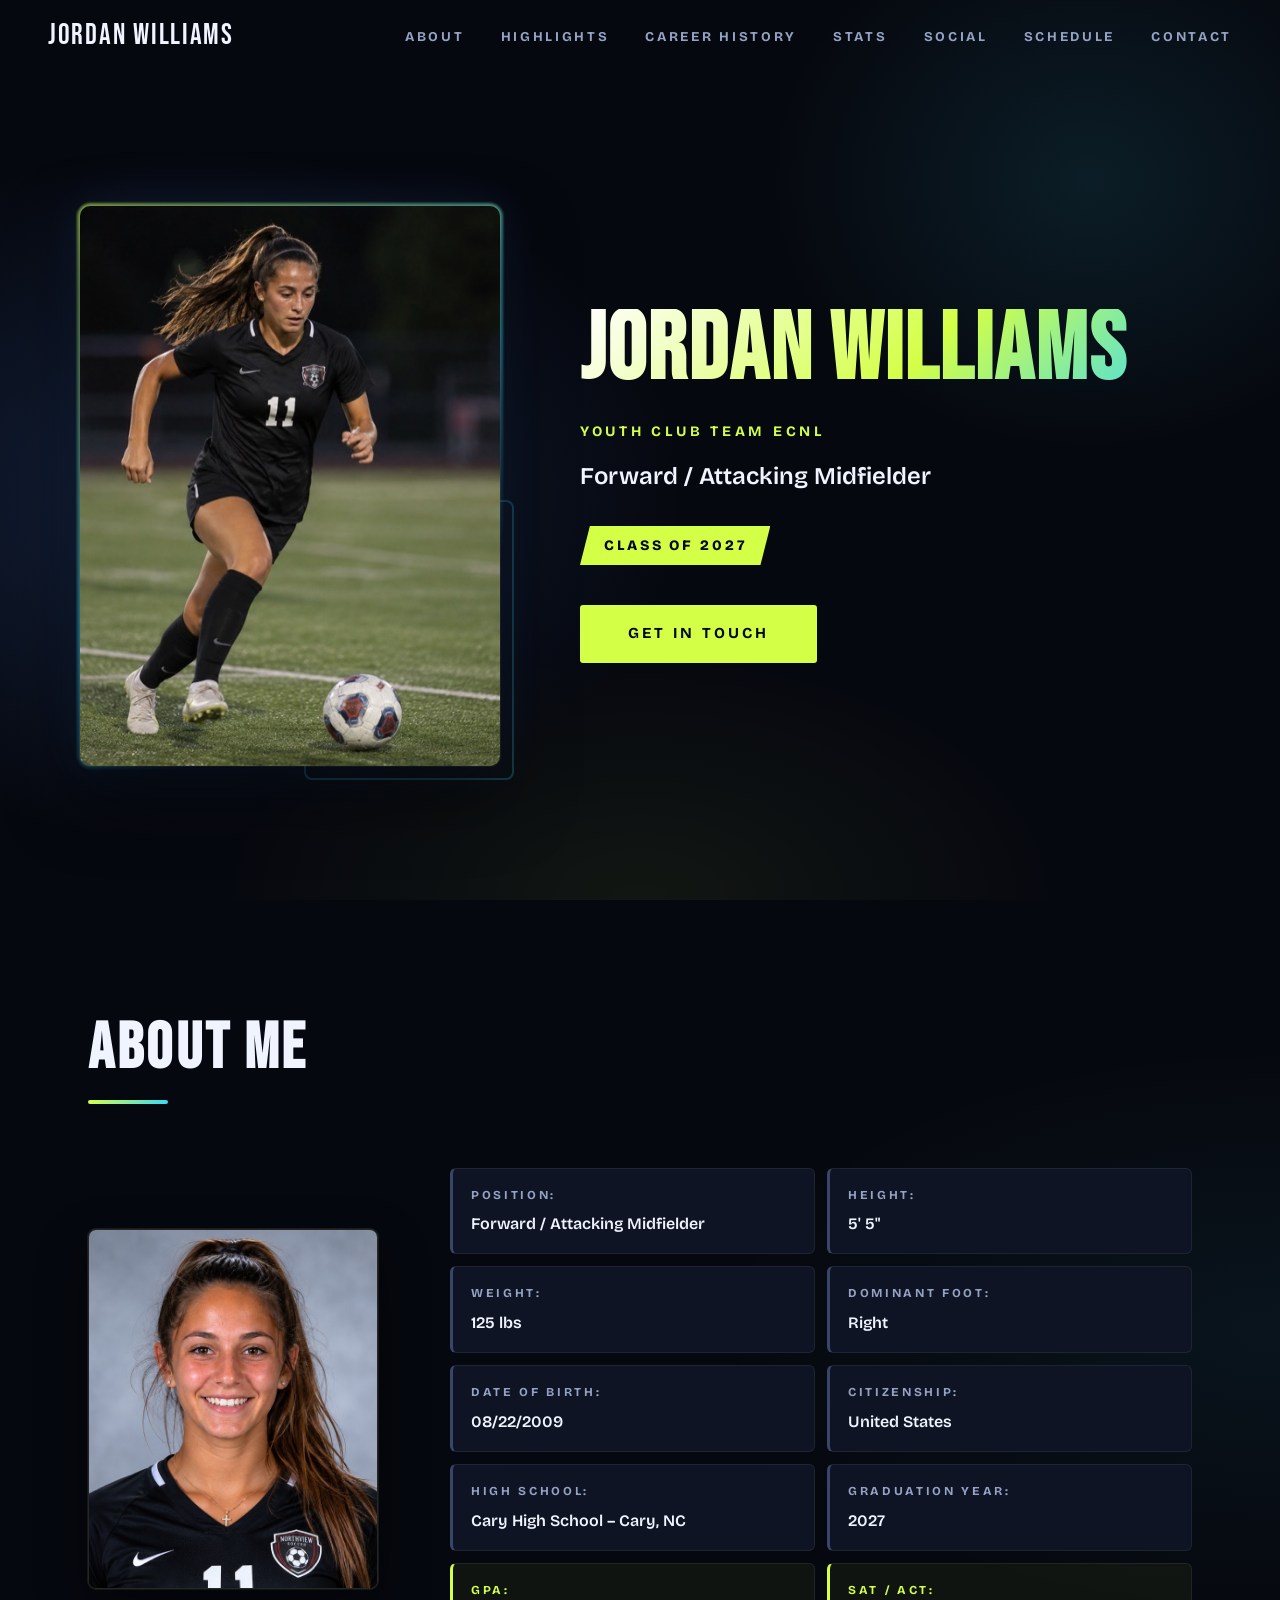
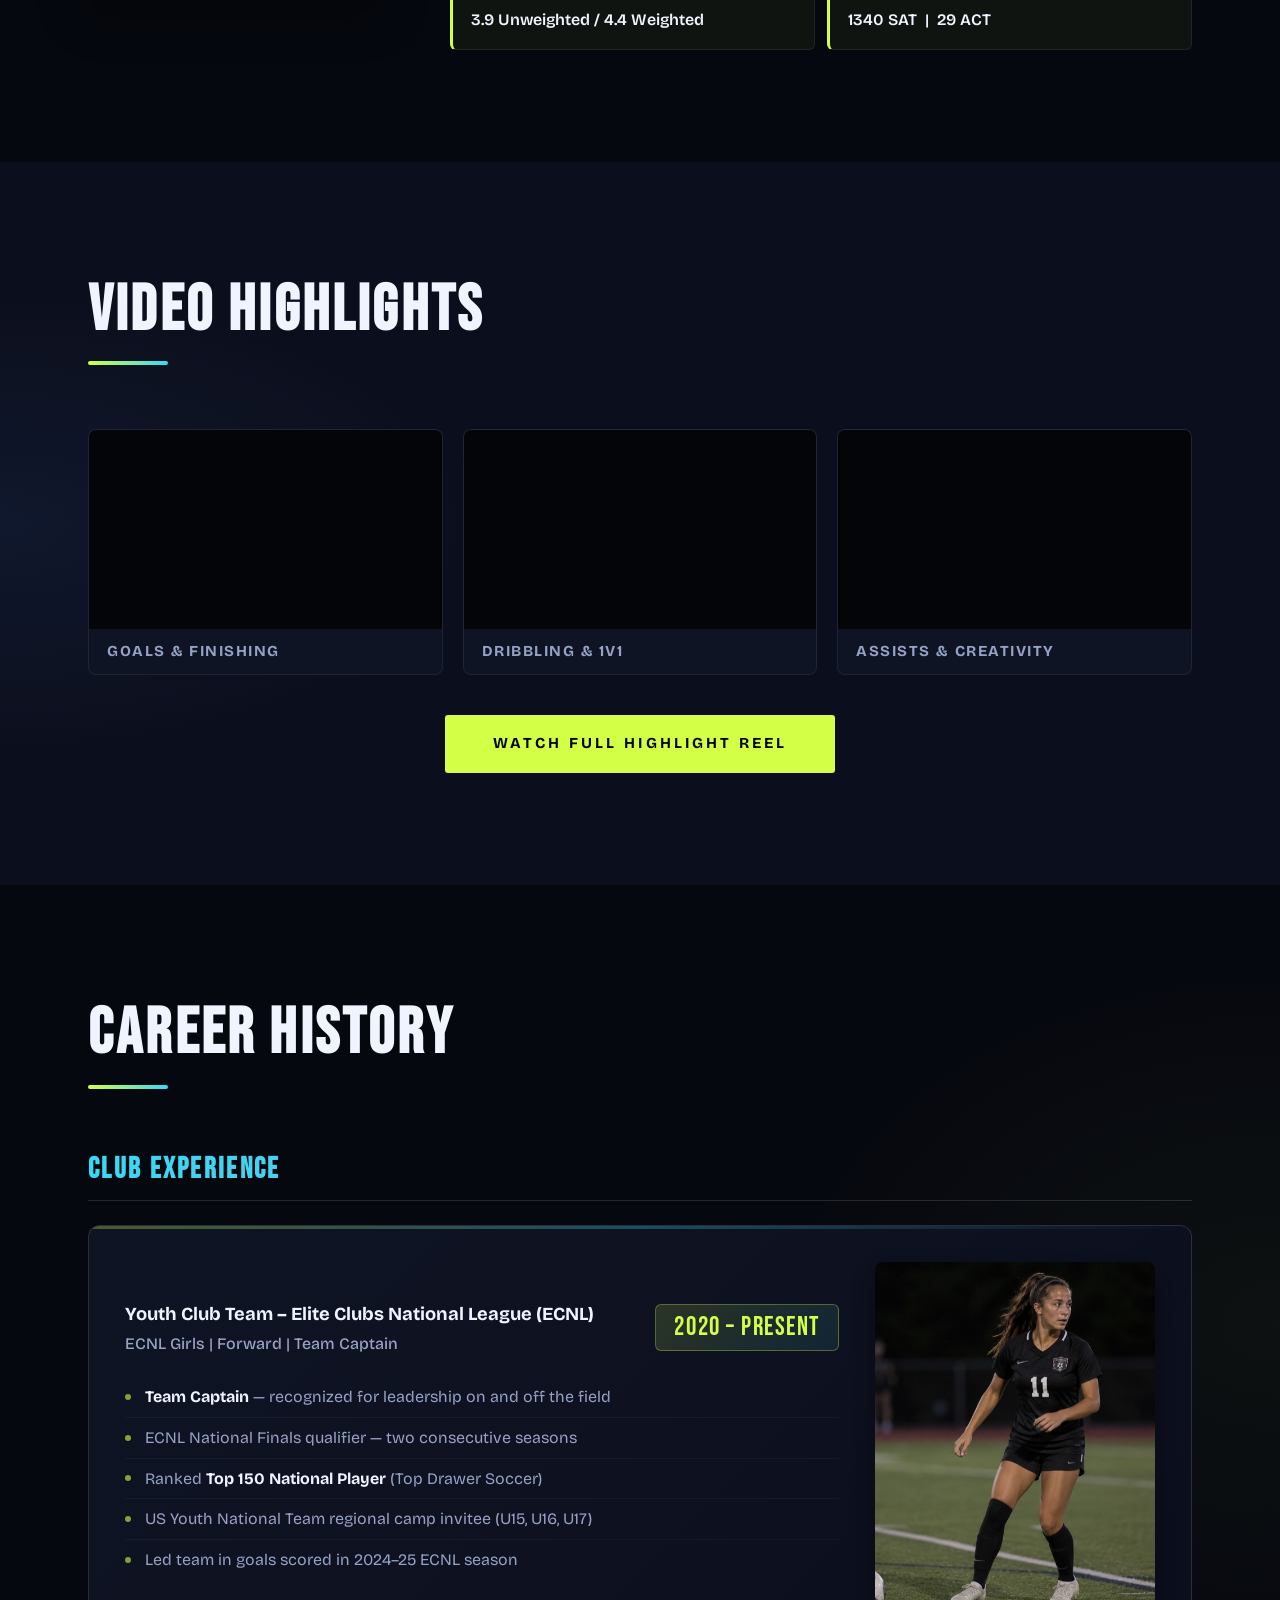
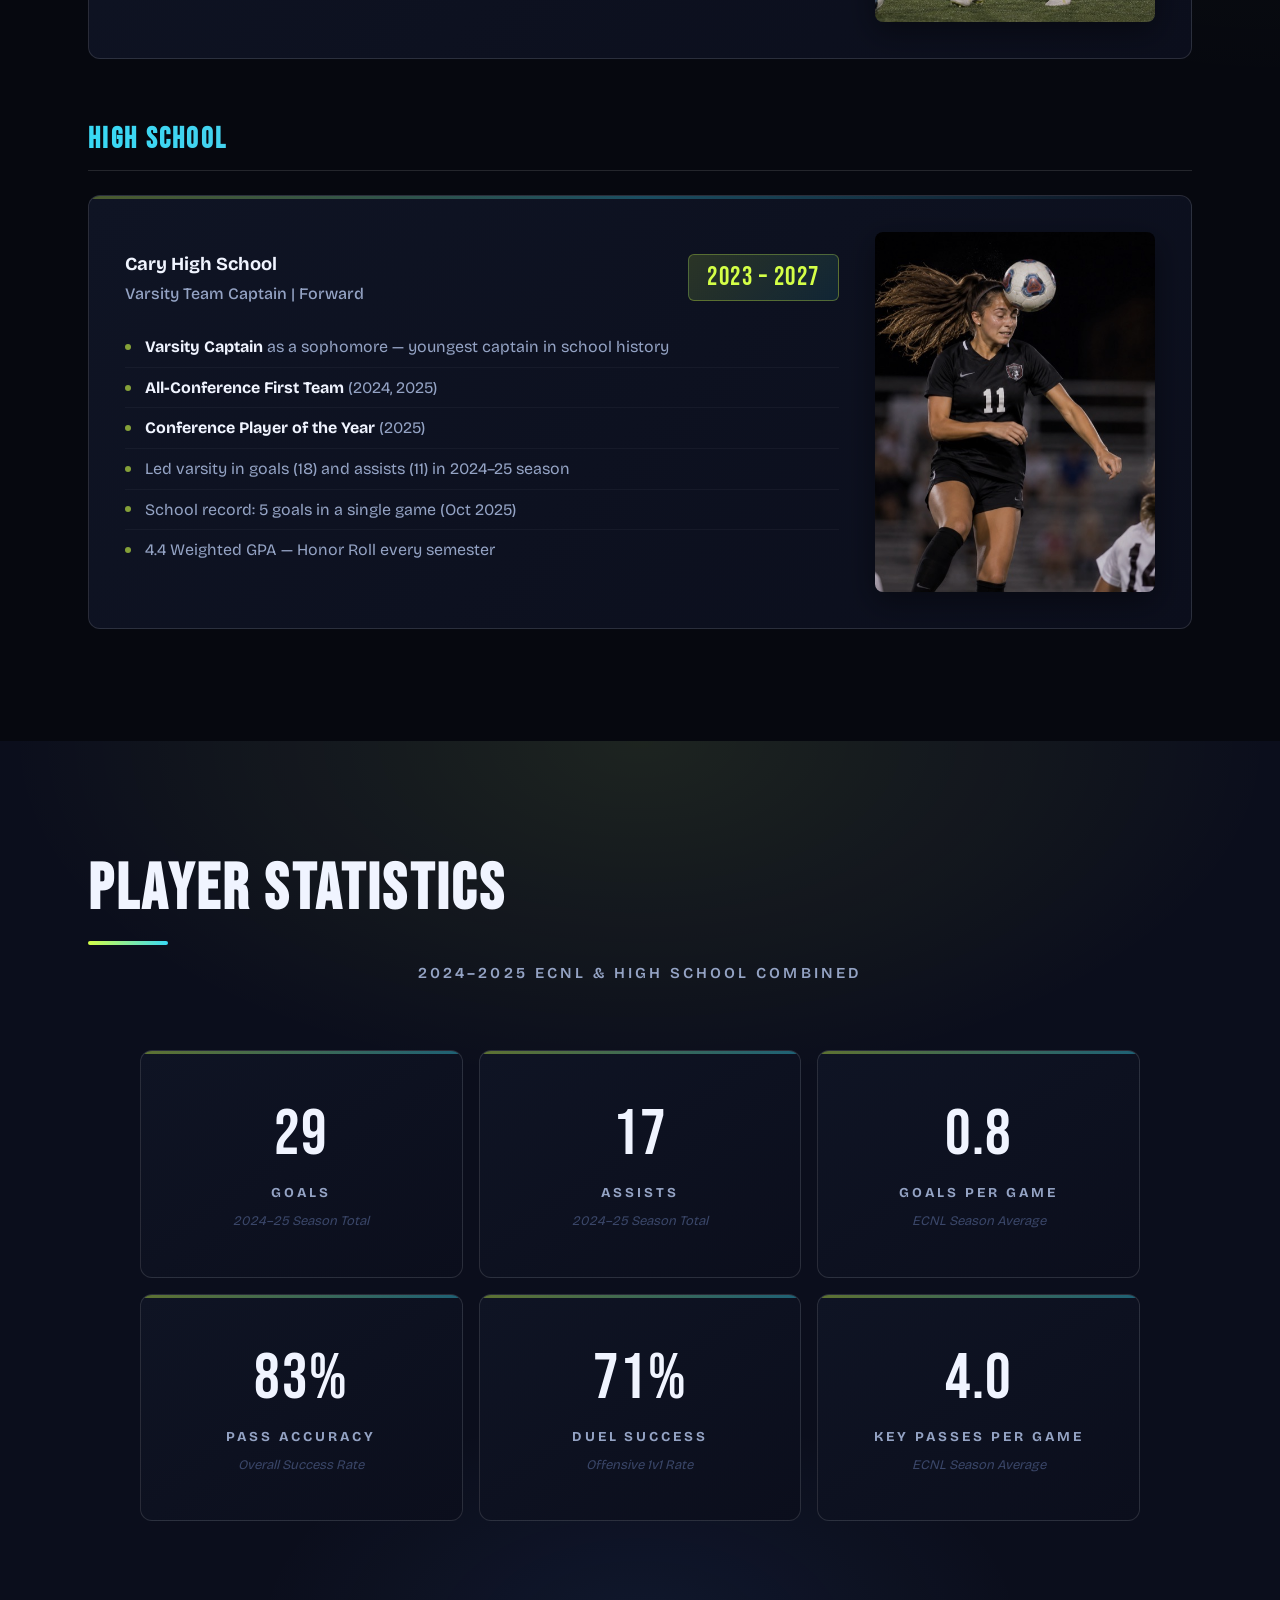
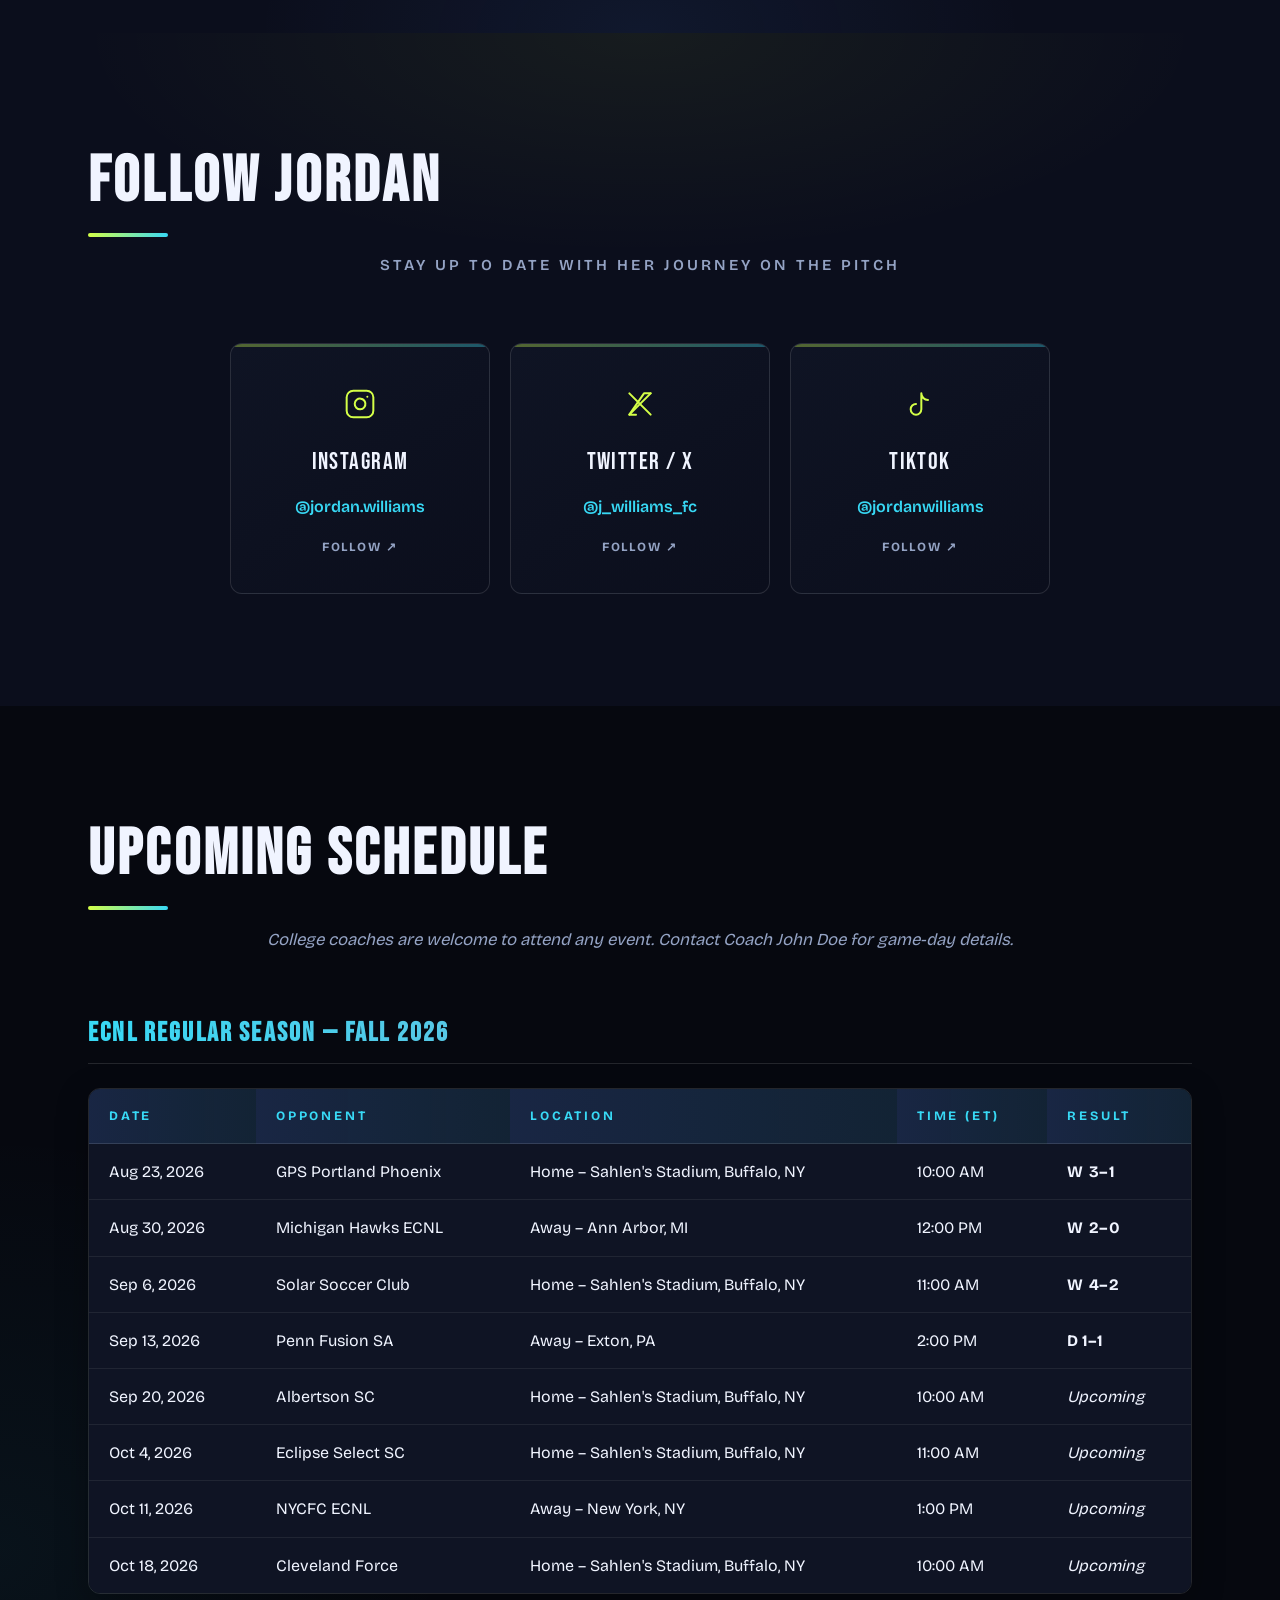
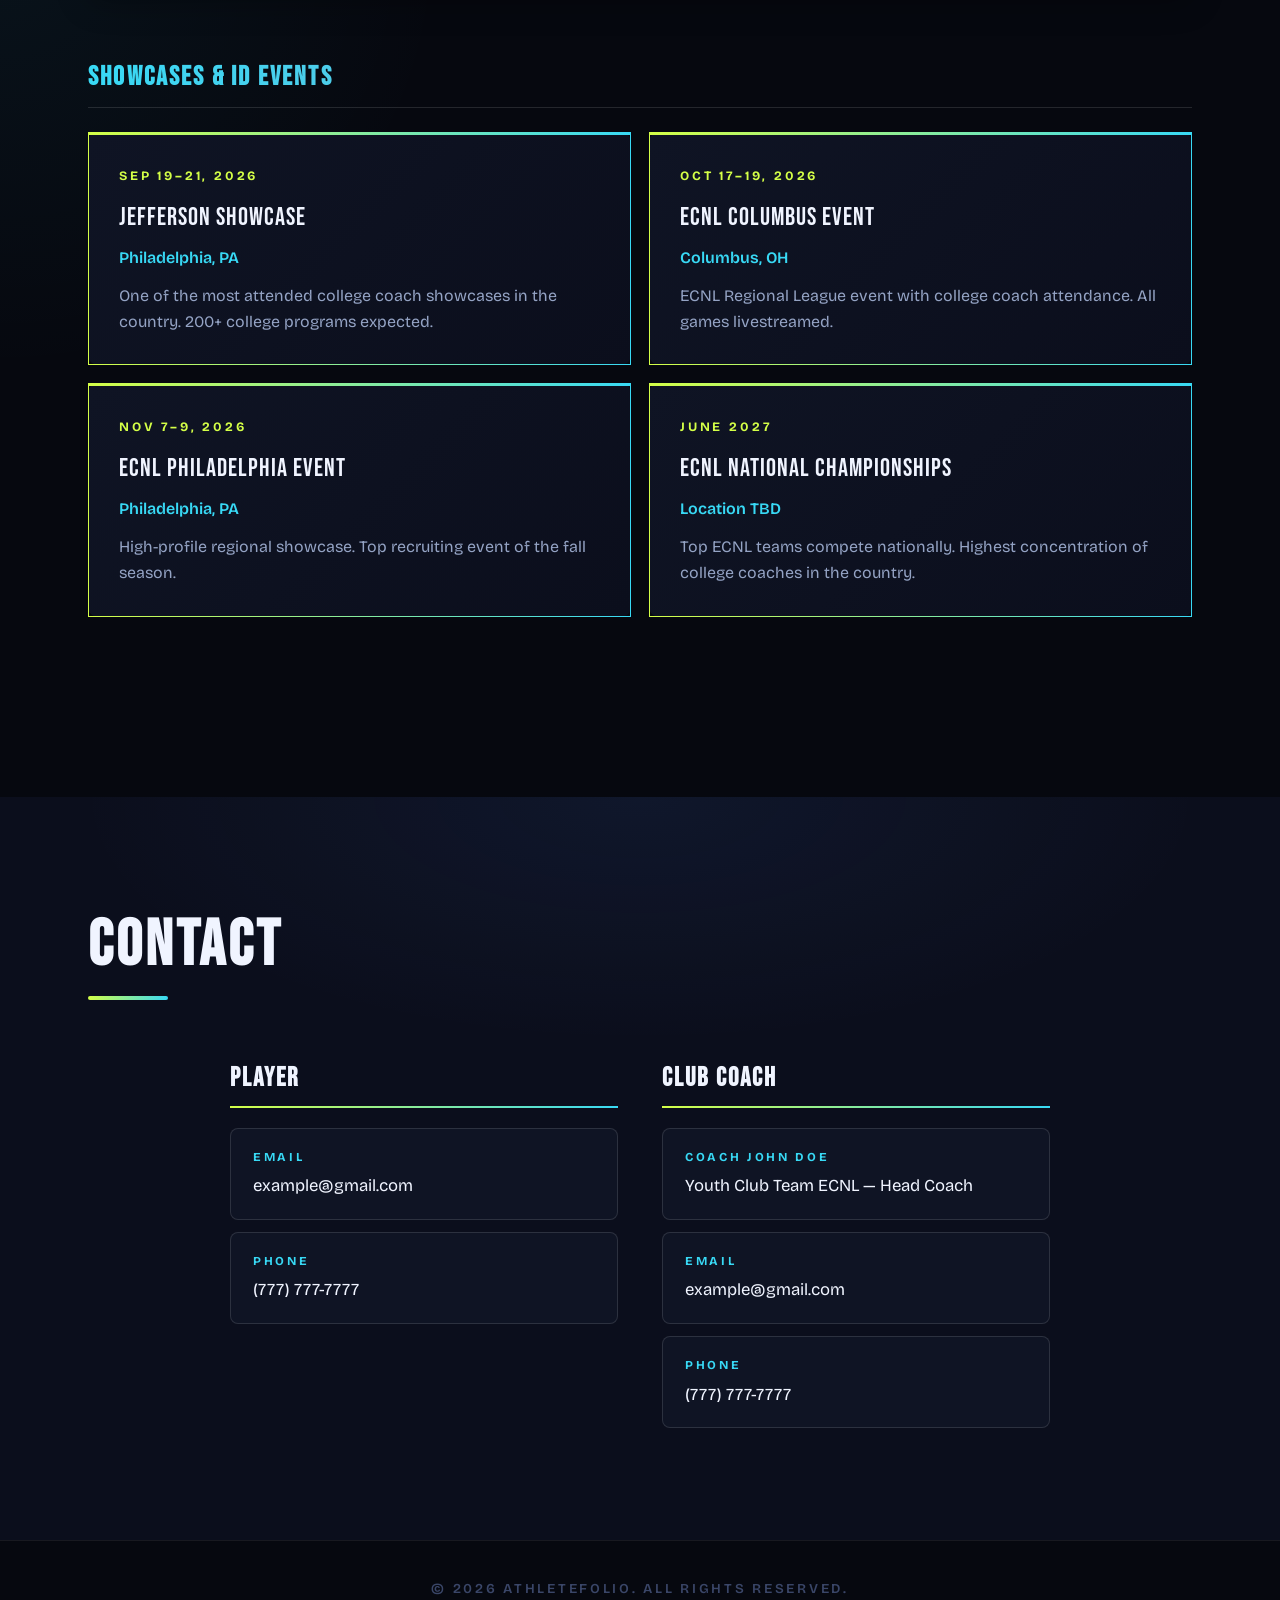
==== commit 448ba4ff: "Jordan Williams: center headshot, fix nav scroll, space in height Co-Authored-By: Claude Sonnet 4.6 " ====
--- a/clients/jordan-williams-demo/index.html
+++ b/clients/jordan-williams-demo/index.html
@@ -67,7 +67,7 @@
                         </div>
                         <div class="detail-item">
                             <strong>Height:</strong>
-                            <span>5'5"</span>
+                            <span>5' 5"</span>
                         </div>
                         <div class="detail-item">
                             <strong>Weight:</strong>
--- a/clients/jordan-williams-demo/styles.css
+++ b/clients/jordan-williams-demo/styles.css
@@ -379,7 +379,7 @@
   display: grid;
   grid-template-columns: 290px 1fr;
   gap: 72px;
-  align-items: start;
+  align-items: center;
 }
 
 .about-image { position: relative; }
